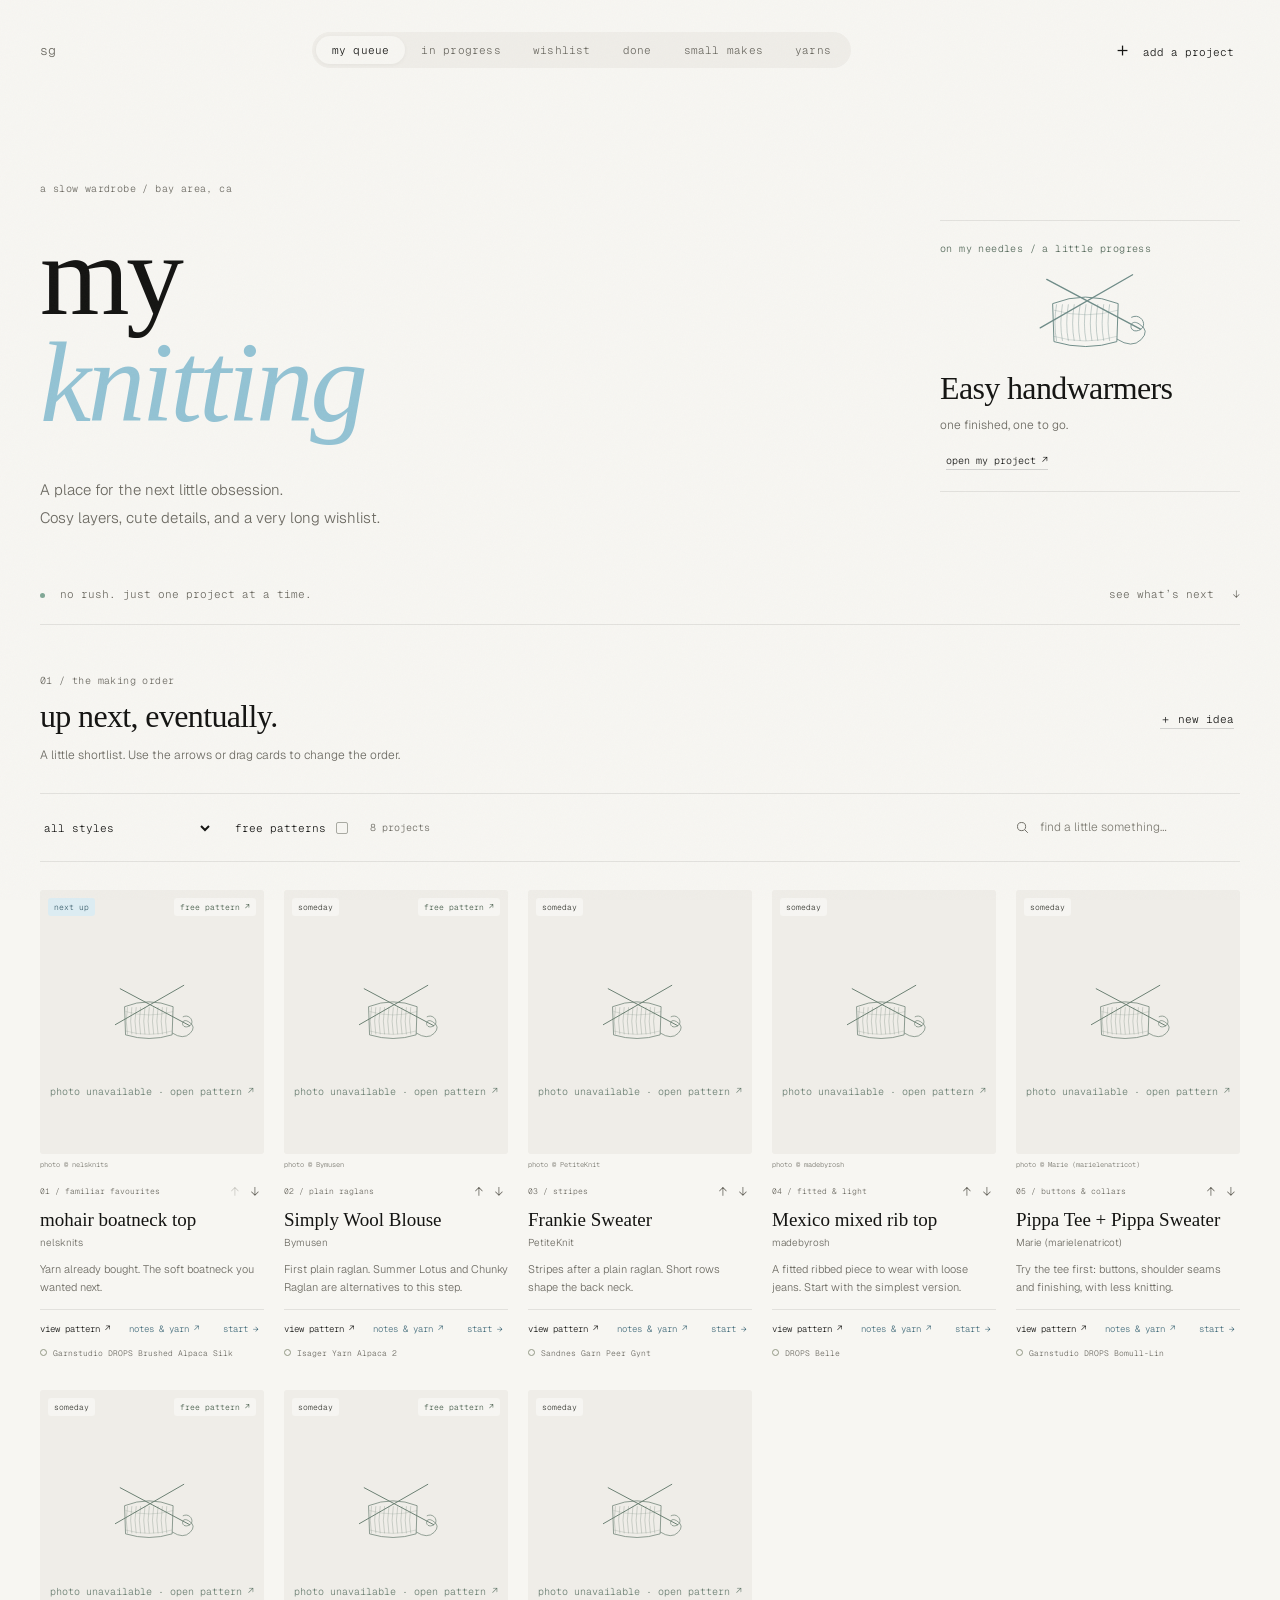
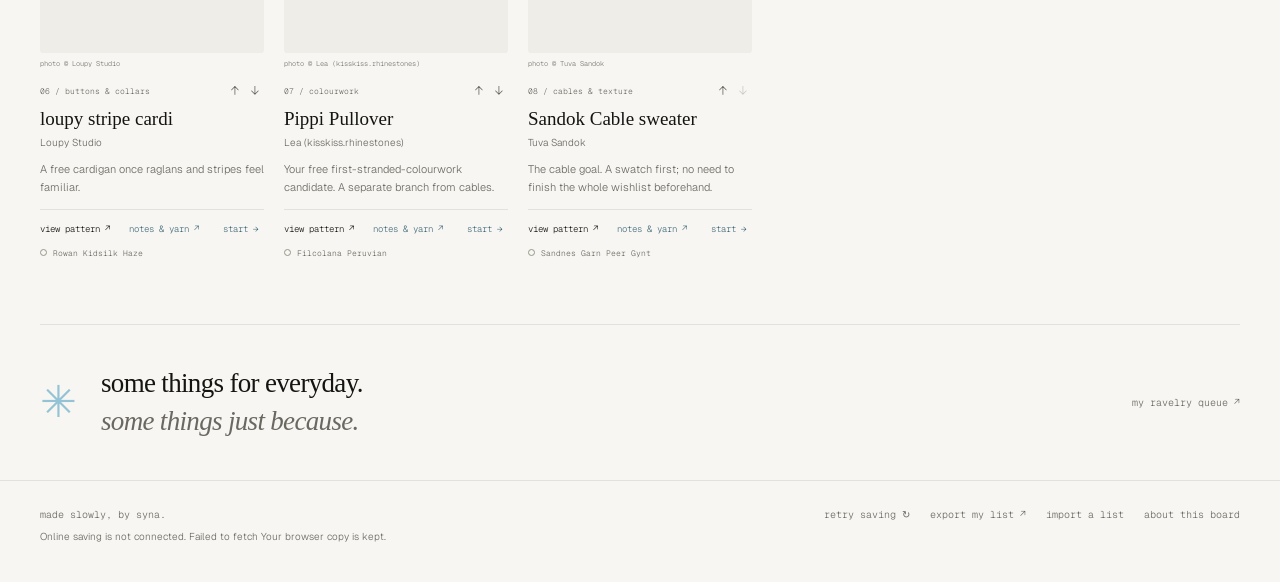
==== knitting.html @ 613f57a8 "knit" ====
<!doctype html>
<html lang="en">
<head>
  <meta charset="utf-8">
  <meta name="viewport" content="width=device-width, initial-scale=1">
  <meta name="theme-color" content="#F7F6F2">
  <meta name="description" content="Syna's knitting wishlist. Little projects, future favourites, and yarn daydreams.">
  <title>the knit list · syna</title>
  <link rel="preconnect" href="https://fonts.googleapis.com">
  <link rel="preconnect" href="https://fonts.gstatic.com" crossorigin>
  <link href="https://fonts.googleapis.com/css2?family=Zodiak:ital,wght@0,300;0,400;1,300;1,400&family=Geist+Mono:wght@300;400&family=Geist:wght@300;400&display=swap" rel="stylesheet">
  <style>
*,*::before,*::after{box-sizing:border-box}*{margin:0}html{scroll-behavior:smooth;scroll-padding-top:105px}body{--bg:#f7f6f2;--fg:#141412;--muted:#6a6860;--accent:#93c3d4;--blue-ink:#426b7a;--surface:#efede8;--line:rgba(20,20,18,.09);background:var(--bg);color:var(--fg);font-family:'Geist',sans-serif;font-weight:300;line-height:1.6}body::after{content:"";position:fixed;inset:0;pointer-events:none;z-index:1000;opacity:.12;background-image:url("data:image/svg+xml,%3Csvg xmlns='http://www.w3.org/2000/svg' width='180' height='180'%3E%3Cfilter id='n'%3E%3CfeTurbulence type='fractalNoise' baseFrequency='.8' numOctaves='3' stitchTiles='stitch'/%3E%3C/filter%3E%3Cpath fill='%23888' filter='url(%23n)' d='M0 0h180v180H0z' opacity='.16'/%3E%3C/svg%3E")}button,input,select,textarea{font:inherit;color:inherit}button,a,input,select,textarea{-webkit-tap-highlight-color:transparent}button{cursor:pointer}button{border:0;background:none}a{color:inherit;text-underline-offset:4px}a,button{touch-action:manipulation}button:focus-visible,a:focus-visible,input:focus-visible,select:focus-visible,textarea:focus-visible{outline:2px solid #426b7a;outline-offset:4px}button:disabled{opacity:.3;cursor:default}[hidden]{display:none!important}.sr-only{position:absolute;width:1px;height:1px;padding:0;margin:-1px;overflow:hidden;clip:rect(0,0,0,0);white-space:nowrap;border:0}.skip{position:fixed;z-index:2000;top:-80px;left:10px;background:var(--fg);color:white;padding:10px}.skip:focus{top:10px}.site-nav{position:sticky;top:0;z-index:20;display:flex;align-items:center;justify-content:space-between;gap:24px;padding:24px 40px;border-bottom:1px solid var(--line);background:rgba(247,246,242,.96);backdrop-filter:blur(16px)}.wordmark{font:300 13px 'Geist Mono',monospace;text-decoration:none;white-space:nowrap}.wordmark span{color:var(--muted);font-size:11px}.nav-tabs{display:flex;gap:2px;border-radius:100px;padding:4px;background:var(--surface)}.nav-tabs button{font:300 11px 'Geist Mono',monospace;padding:9px 15px;border-radius:100px;color:var(--muted);white-space:nowrap}.nav-tabs button[aria-pressed=true]{background:var(--bg);color:var(--fg);box-shadow:0 1px 4px #0000000b}.quiet-button{font:300 11px 'Geist Mono',monospace;white-space:nowrap}.quiet-button span{font-size:19px;margin-right:4px}.quiet-button:hover,.text-button:hover,.footer-actions button:hover{color:var(--blue-ink)}main{max-width:1600px;margin:auto}.hero{padding:68px 7% 0;display:grid;grid-template-columns:1.5fr 1fr;column-gap:60px;align-items:center}.eyebrow{font:300 10px/1.5 'Geist Mono',monospace;letter-spacing:.04em;color:var(--muted)}h1,h2,h3,.serif{font-family:'Zodiak',serif;font-weight:300}h1{font-size:clamp(70px,7.8vw,118px);line-height:1.04;letter-spacing:-.055em;margin:23px 0 22px}h1 em{color:var(--accent);font-weight:300}.hero-description{font-size:14px;line-height:1.9;color:var(--muted)}.on-needles{justify-self:end;width:100%;max-width:315px;background:#edf1ee;padding:26px 28px 25px;position:relative;border:1px solid #ced9d7;transform:rotate(2deg);border-radius:2px}.on-needles::before{content:"";position:absolute;width:78px;height:21px;background:#e4ddd1aa;top:-11px;left:calc(50% - 39px);transform:rotate(-6deg)}.on-needles .eyebrow{color:#526758}.on-needles h2{font-size:25px;line-height:1.3;margin:4px 0 6px}.on-needles p:not(.eyebrow){font-size:12px;color:var(--muted)}.on-needles .text-button{font-size:10px;margin-top:18px}.needle-drawing{display:block;width:100%;height:110px;margin:7px 0 10px;color:#6f8c88}.hero-bottom{grid-column:1/-1;display:flex;justify-content:space-between;align-items:center;padding:47px 0 23px;margin-top:15px;border-bottom:1px solid var(--line);font:300 10px 'Geist Mono',monospace;color:var(--muted)}.hero-bottom a{text-decoration:none}.hero-bottom a span{margin-left:12px}.dot{display:inline-block;width:5px;height:5px;border-radius:50%;background:#80a795;margin-right:8px}.board-section{padding:45px 7% 70px;min-height:650px}.section-heading{display:flex;align-items:center;justify-content:space-between;gap:20px}.section-heading h2{font-size:38px;letter-spacing:-.035em;line-height:1.3;margin:8px 0}.section-description{font-size:12px;color:var(--muted);max-width:660px}.text-button{font:300 11px 'Geist Mono',monospace;text-decoration:underline;text-decoration-color:#aaa7; text-underline-offset:5px;white-space:nowrap}.tools{display:flex;justify-content:space-between;align-items:center;gap:20px;border-top:1px solid var(--line);border-bottom:1px solid var(--line);padding:17px 0;margin:28px 0}.filters{display:flex;align-items:center;gap:22px;flex-wrap:wrap}.select-wrap select{max-width:180px;border:0;background:transparent;font:300 11px 'Geist Mono',monospace;padding:7px 20px 7px 0;cursor:pointer}.filter-toggle{display:flex;align-items:center;gap:10px;font:300 11px 'Geist Mono',monospace;padding:7px 0}.check-box{display:block;width:12px;height:12px;border:1px solid #a9aaa2;border-radius:2px}.filter-toggle[aria-pressed=true] .check-box{background:var(--blue-ink);border-color:var(--blue-ink);box-shadow:inset 0 0 0 2px var(--bg)}.result-count{font:300 10px 'Geist Mono',monospace;color:var(--muted)}.search-wrap{display:flex;align-items:center;gap:10px}.search-wrap svg{width:15px;height:15px;stroke:var(--muted);stroke-width:1.5;flex-shrink:0}.search-wrap input{width:200px;border:0;border-radius:0;background:none;padding:7px 0;font-size:12px}.search-wrap input::placeholder{color:#7e7c73}.project-grid{display:grid;grid-template-columns:repeat(3,minmax(0,1fr));gap:42px 30px}.project-card{min-width:0;position:relative;transition:opacity .2s,transform .2s}.project-card.dragging{opacity:.4}.project-card.drop-target{outline:2px dashed var(--accent);outline-offset:8px}.image-button{display:block;position:relative;width:100%;padding:0;border-radius:7px;overflow:hidden;background:var(--surface);aspect-ratio:4/4.7;text-align:left}.image-button img{display:block;width:100%;height:100%;object-fit:cover;transition:transform .45s}.image-button:hover img{transform:scale(1.035)}.card-topline{position:absolute;top:13px;left:13px;right:13px;display:flex;align-items:flex-start;justify-content:space-between;gap:8px;pointer-events:none}.pill{font:300 9px 'Geist Mono',monospace;padding:6px 9px;border-radius:3px;background:#f7f6f2eb;color:#34362f;backdrop-filter:blur(8px)}.pill.making{background:#dce9e2;color:#344c40}.pill.next{background:#dcecf2;color:#385c6a}.pill.finished{background:#dddcd7}.pill.free{background:#f7f6f2eb;color:#405846}.photo-placeholder{height:100%;width:100%;display:flex;flex-direction:column;align-items:center;justify-content:center;background-color:#e7e9e2;background-image:linear-gradient(#72847713 1px,transparent 1px),linear-gradient(90deg,#72847713 1px,transparent 1px);background-size:32px 32px;color:#687d70;gap:17px}.photo-placeholder svg{width:52%;height:150px}.photo-placeholder span{font:300 10px 'Geist Mono',monospace}.photo-credit{display:block;font:300 8px 'Geist Mono',monospace;color:#76756c;white-space:nowrap;overflow:hidden;text-overflow:ellipsis;margin:7px 0 11px;min-height:12px}.card-meta{display:flex;justify-content:space-between;align-items:center;gap:8px;margin-bottom:6px;font:300 9px 'Geist Mono',monospace;color:var(--muted)}.reorder{display:flex;gap:2px}.reorder button{padding:2px 6px;font-size:13px;border:1px solid transparent;border-radius:3px}.reorder button:hover{border-color:var(--line);color:var(--blue-ink)}.card-title{font-size:25px;line-height:1.25;letter-spacing:-.025em}.card-title button{font-family:inherit;font-weight:inherit;text-align:left;padding:0}.card-title button:hover{color:var(--blue-ink)}.designer{font-size:11px;color:var(--muted);margin-top:4px}.card-note{font-size:12px;line-height:1.7;color:var(--muted);margin:12px 0 14px;display:-webkit-box;-webkit-line-clamp:2;-webkit-box-orient:vertical;overflow:hidden;min-height:41px}.card-actions{display:flex;justify-content:space-between;align-items:center;padding:12px 0 0;border-top:1px solid var(--line);gap:8px}.card-actions a,.card-actions button{font:300 10px 'Geist Mono',monospace;text-decoration:none}.card-actions a:hover{text-decoration:underline}.card-actions button{color:var(--blue-ink)}.yarn-preview{margin-top:11px;font:300 9px/1.6 'Geist Mono',monospace;color:var(--muted);overflow:hidden;text-overflow:ellipsis;white-space:nowrap}.yarn-preview a{text-decoration-color:#b5b3a9}.yarn-preview .yarn-dot{display:inline-block;height:7px;width:7px;border:1px solid #929885;border-radius:50%;margin-right:6px}.empty-state{text-align:center;padding:60px 20px}.empty-state>span{font-size:70px;color:var(--accent)}.empty-state h3{font-size:35px}.empty-state p{font-size:13px;color:var(--muted);margin:15px 0 25px}.primary-button{font:300 11px 'Geist Mono',monospace;border:1px solid var(--fg);padding:13px 18px;background:var(--fg);color:var(--bg);border-radius:4px}.primary-button:hover{background:#354c56;border-color:#354c56}.closing-note{border-top:1px solid var(--line);margin:0 7%;padding:40px 0;display:flex;align-items:center;gap:24px}.closing-note>span{font-size:44px;color:var(--accent)}.closing-note p{font-family:'Zodiak',serif;font-size:27px;line-height:1.4;letter-spacing:-.025em}.closing-note p em{color:var(--muted)}.closing-note a{margin-left:auto;font:300 10px 'Geist Mono',monospace;text-decoration:none;color:var(--muted)}footer{max-width:1600px;margin:auto;padding:27px 7% 36px;border-top:1px solid var(--line);display:flex;justify-content:space-between;gap:25px;font:300 10px 'Geist Mono',monospace;color:var(--muted)}footer p{font:300 10px/1.8 Geist,Arial,sans-serif;margin-top:7px}.footer-actions{display:flex;gap:20px;flex-wrap:wrap;align-items:flex-start}.footer-actions button{font:inherit;padding:0}dialog{--bg:#f7f6f2;--fg:#141412;--muted:#6a6860;--line:rgba(20,20,18,.09);position:fixed;margin:auto;border:1px solid var(--line);border-radius:9px;background:var(--bg);color:var(--fg);padding:0;width:min(940px,94vw);max-height:90vh;overflow-y:auto;box-shadow:0 24px 100px #0003}dialog::backdrop{background:#262a2859;backdrop-filter:blur(5px)}.dialog-close{position:absolute;right:14px;top:12px;z-index:2;width:34px;height:34px;border-radius:50%;background:#f7f6f2ed;font-size:25px;line-height:1}.detail-layout{display:grid;grid-template-columns:1fr 1.15fr}.detail-photo{position:sticky;top:0;align-self:start;min-width:0}.detail-photo img{display:block;width:100%;height:500px;object-fit:contain;background:#eae8e1}.detail-photo .photo-placeholder{height:500px}.detail-photo .photo-credit{padding:0 14px}.detail-content{padding:43px 32px 30px}.detail-content h2{font-size:33px;line-height:1.2;letter-spacing:-.03em;margin:10px 0}.detail-content>.designer{margin:10px 0 20px}.detail-links{display:flex;gap:17px;align-items:center;flex-wrap:wrap;margin:22px 0}.detail-links .text-button{color:var(--blue-ink)}.detail-content p{font-size:13px;line-height:1.8}.detail-section{margin-top:25px;border-top:1px solid var(--line);padding-top:19px}.detail-section h3{font:300 10px 'Geist Mono',monospace;letter-spacing:.03em;margin-bottom:11px}.detail-section .fine-print{font-size:11px;color:var(--muted);margin-top:12px}.detail-section .personal-notes{white-space:pre-wrap}.details-grid{display:grid;grid-template-columns:1fr 1fr;gap:12px}.details-grid>div:last-child{grid-column:1/-1}.details-grid dt{font:300 9px 'Geist Mono',monospace;color:var(--muted);margin-bottom:4px}.details-grid dd{font-size:12px;line-height:1.7}.yarn-list{list-style:none;padding:0}.yarn-list li{margin:0 0 11px}.yarn-list a{font-size:12px;text-decoration-color:#9996}.yarn-list small{display:block;font:300 9px/1.7 'Geist Mono',monospace;color:var(--muted);margin-top:3px}.yarn-form{display:grid;grid-template-columns:1fr;gap:8px;margin-top:16px}.yarn-form input{min-width:0;border:1px solid var(--line);border-radius:3px;padding:8px 10px;background:#fff6;font-size:12px}.yarn-form button{justify-self:start;margin:5px 0}.remove-yarn{font-size:15px;color:var(--muted);margin-left:8px}.tag-list{display:flex;gap:6px;flex-wrap:wrap;margin-top:12px}.tag-list span{font:300 9px 'Geist Mono',monospace;border:1px solid var(--line);padding:4px 7px;border-radius:2px;color:var(--muted)}#edit-dialog{max-width:660px;padding:37px}#edit-dialog h2,#about-dialog h2{font-size:39px;letter-spacing:-.04em;margin:8px 0 25px}.form-grid{display:grid;grid-template-columns:1fr 1fr;gap:16px}label.wide{grid-column:1/-1}.form-grid label{display:flex;flex-direction:column;gap:6px;font:300 10px/1.5 'Geist Mono',monospace;color:var(--muted)}.form-grid input,.form-grid select,.form-grid textarea{width:100%;min-width:0;border:1px solid var(--line);border-radius:3px;background:#fffa;padding:10px;font:300 13px/1.5 Geist,Arial,sans-serif;color:var(--fg)}.form-grid textarea{resize:vertical}.form-grid .inline-check{flex-direction:row;align-items:center;gap:9px}.inline-check input{width:15px;height:15px;accent-color:#426b7a}.upload-label input{font-size:11px}.upload-label small{font:300 11px/1.5 Geist,Arial,sans-serif}.form-actions{display:flex;justify-content:space-between;align-items:center;margin-top:25px;gap:15px}.danger-button{font-size:11px;color:#97584c;text-decoration:underline;text-underline-offset:4px}.form-error{font-size:12px;margin-top:10px;color:#974e42}#about-dialog{max-width:620px;padding:40px}#about-dialog p:not(.eyebrow){font-size:13px;line-height:1.9;margin-bottom:17px;color:var(--muted)}.toast{position:fixed;bottom:23px;left:50%;transform:translate(-50%,15px);z-index:1500;background:var(--fg);color:var(--bg);font:300 11px/1.6 'Geist Mono',monospace;border-radius:5px;padding:12px 20px;opacity:0;pointer-events:none;transition:.25s;max-width:90vw;text-align:center}.toast.visible{opacity:1;transform:translate(-50%,0)}.yarn-grid{display:grid;grid-template-columns:repeat(3,minmax(0,1fr));gap:22px}.yarn-card{padding:24px;border:1px solid var(--line);border-radius:5px;background:#fff3}.yarn-card h3{font-size:22px;line-height:1.4;margin:12px 0}.yarn-card>.eyebrow{color:var(--blue-ink)}.yarn-projects{list-style:none;padding:14px 0 0;border-top:1px solid var(--line);margin-top:18px}.yarn-projects li{margin-top:5px}.yarn-projects button{text-align:left;padding:0;font-size:11px;color:var(--muted);text-decoration:underline;text-decoration-color:#aaa7;text-underline-offset:3px}
@media(min-width:1600px){.hero{padding-top:85px}.board-section{padding-top:55px}}@media(max-width:1050px){.site-nav{padding:20px 24px;gap:16px}.wordmark span{display:none}.hero{padding:55px 5% 0;gap:35px}h1{font-size:86px}.board-section{padding-left:5%;padding-right:5%}.project-grid{gap:35px 23px}.card-title{font-size:22px}.closing-note{margin:0 5%}.on-needles{max-width:275px}.filters{gap:14px}.search-wrap input{width:170px}}@media(max-width:760px){.site-nav{flex-wrap:wrap;justify-content:space-between;padding:15px 18px;gap:13px}.wordmark span{display:inline}.nav-tabs{order:3;width:100%;justify-content:center}.nav-tabs button{flex:1;padding:9px 8px;font-size:10px}.hero{padding:36px 6% 0;grid-template-columns:1fr;gap:0}h1{font-size:clamp(65px,13vw,92px);margin:19px 0}.hero-description{font-size:13px}.on-needles{display:none}.hero-bottom{font-size:9px;margin-top:17px;padding:25px 0 20px;gap:20px}.board-section{padding:30px 6% 45px}.section-heading{align-items:flex-end}.section-heading h2{font-size:30px}.section-description{font-size:11px}.tools{flex-wrap:wrap;gap:10px;margin:23px 0;padding:10px 0 14px}.filters{width:100%;justify-content:space-between;gap:8px}.select-wrap select{font-size:10px;max-width:145px}.filter-toggle{font-size:10px;gap:6px}.result-count{font-size:9px}.search-wrap{width:100%;padding-top:5px}.search-wrap input{width:100%}.project-grid{grid-template-columns:repeat(2,minmax(0,1fr));gap:28px 16px}.card-title{font-size:20px}.card-meta{font-size:8px}.card-note{font-size:11px;line-height:1.65;min-height:37px;margin:9px 0 12px}.designer{font-size:10px}.card-topline{top:8px;left:8px;right:8px}.pill{font-size:8px;padding:4px 6px}.photo-credit{font-size:7px;margin-top:6px;margin-bottom:9px}.card-actions{gap:4px;flex-wrap:wrap}.card-actions a,.card-actions button{font-size:9px}.yarn-preview{font-size:8px}.reorder button{padding:1px 4px}.closing-note{margin:0 6%;padding:28px 0;gap:14px;flex-wrap:wrap}.closing-note p{font-size:22px}.closing-note>span{font-size:32px}.closing-note a{margin-left:46px;font-size:9px}footer{padding:23px 6% 30px;flex-direction:column;gap:19px}.footer-actions{gap:20px}dialog{max-height:92dvh}.detail-layout{grid-template-columns:1fr}.detail-photo{position:relative}.detail-photo img{height:310px}.detail-photo .photo-placeholder{height:250px}.detail-content{padding:22px}.detail-content h2{font-size:30px}.detail-links{gap:14px}.yarn-grid{grid-template-columns:1fr 1fr;gap:13px}.yarn-card{padding:16px}.yarn-card h3{font-size:19px}#edit-dialog{padding:30px 22px}#about-dialog{padding:34px 23px}.form-grid{gap:13px}.form-grid label{font-size:9px}.photo-placeholder svg{height:90px}.photo-placeholder span{font-size:8px}}
@media(max-width:370px){.project-grid{grid-template-columns:1fr}.nav-tabs button{font-size:9px;padding:8px 5px}.form-grid{grid-template-columns:1fr}.form-grid label{grid-column:1/-1}.yarn-grid{grid-template-columns:1fr}}
@media(prefers-reduced-motion:reduce){html{scroll-behavior:auto}*,*::before,*::after{animation:none!important;transition:none!important}}
.project-notes-form{display:grid;gap:12px}.project-notes-form textarea{width:100%;resize:vertical;min-height:115px;border:1px solid var(--line);border-radius:3px;background:#fff7;padding:12px;font:300 13px/1.8 'Geist',sans-serif}.project-notes-form button{justify-self:start}.finish-button{color:#496f59!important}.card-actions{flex-wrap:wrap;row-gap:10px}
@media(max-width:760px){.nav-tabs button{font-size:9px;padding-left:6px;padding-right:6px}}
.tracking-summary{padding:11px 0;border-top:1px solid var(--line);font:300 10px/1.7 'Geist Mono',monospace;color:var(--muted)}.tracking-summary p{color:var(--fg);font-size:11px;margin-bottom:5px}.tracking-summary>span{margin-right:13px}.step-meter{height:3px;background:var(--surface);margin-top:8px;overflow:hidden;border-radius:2px}.step-meter>span{display:block;height:100%;background:#93c3d4}.tracker-form{display:grid;gap:13px}.tracker-form label{display:grid;gap:6px;font:300 10px/1.6 'Geist Mono',monospace;color:var(--muted);min-width:0}.tracker-form input,.tracker-form select,.progress-step-form input{width:100%;min-width:0;padding:9px;border:1px solid var(--line);border-radius:3px;background:#fff7;color:var(--fg);font:300 13px/1.6 'Geist',sans-serif}.tracker-counter{display:grid;grid-template-columns:1.5fr 1fr 1fr;gap:10px;align-items:start}.counter-controls{display:grid;grid-template-columns:28px minmax(0,1fr) 28px;align-items:center}.counter-controls button{font-size:18px;padding:6px 0;border:1px solid var(--line);border-radius:3px}.counter-controls input{text-align:center;border-left:0;border-right:0;border-radius:0;appearance:textfield;padding-left:0;padding-right:0}.counter-controls input::-webkit-inner-spin-button,.counter-controls input::-webkit-outer-spin-button{-webkit-appearance:none;margin:0}.tracker-form>[type=submit]{justify-self:start}.tracker-updated{margin:0!important}.steps-heading{display:flex;align-items:center;justify-content:space-between;gap:12px;margin:23px 0 8px}.steps-heading h3{margin:0}.steps-count{font:300 10px 'Geist Mono',monospace;color:var(--muted)}.progress-steps{list-style:none;padding:0}.progress-steps li{display:flex;align-items:center;justify-content:space-between;gap:10px;border-bottom:1px solid var(--line);padding:9px 0}.progress-steps label{display:flex;gap:10px;align-items:center;font-size:12px;min-width:0}.progress-steps input{accent-color:#426b7a;flex-shrink:0}.progress-steps input:checked+span{text-decoration:line-through;color:var(--muted)}.progress-steps button{font-size:18px;color:var(--muted);padding:0 5px}.progress-step-form{display:flex;gap:10px;align-items:center;margin-top:14px}.progress-step-form input{flex:1}.photo-add{padding:0;text-align:left;text-decoration:underline;text-underline-offset:3px}.photo-add:hover{color:var(--blue-ink)}
@media(max-width:760px){.nav-tabs{display:grid;grid-template-columns:repeat(3,minmax(0,1fr))}.nav-tabs button{font-size:10px}.tracker-counter{grid-template-columns:1.4fr 1fr 1fr;gap:7px}.tracker-form input,.tracker-form select{font-size:12px}.progress-step-form{flex-wrap:wrap}.progress-step-form input{flex-basis:100%}}
.needle-drawing svg{display:block;width:100%;height:100%}
@media(max-width:760px){.detail-layout:has(.progress-section) .detail-photo img,.detail-layout:has(.progress-section) .detail-photo .photo-placeholder{height:180px}}

/* Portfolio integration: same type stacks, rhythm and edges as index.html. */
body{min-height:100vh;font-family:'Geist',sans-serif;font-weight:300}
body::after{opacity:.35;z-index:999;background-image:url("data:image/svg+xml,%3Csvg xmlns='http://www.w3.org/2000/svg' width='300' height='300'%3E%3Cfilter id='n'%3E%3CfeTurbulence type='fractalNoise' baseFrequency='0.75' numOctaves='4' stitchTiles='stitch'/%3E%3C/filter%3E%3Crect width='300' height='300' filter='url(%23n)' opacity='0.08'/%3E%3C/svg%3E")}
.site-nav{padding:2rem 2.5rem;background:var(--bg);border-bottom-color:transparent;backdrop-filter:none;transition:border-color .3s}
.site-nav.scrolled{border-bottom-color:var(--line)}
.wordmark{font-family:'Geist Mono',monospace;font-size:13px;font-weight:300;color:var(--muted);letter-spacing:-.01em}
.nav-tabs{gap:0}.nav-tabs button{font-weight:300;letter-spacing:.02em;padding:7px 16px}
main{max-width:none}
.hero{padding:5rem 2.5rem 0;column-gap:3rem}
h1{font-family:'Zodiak',serif;font-size:clamp(3.8rem,9vw,8.5rem);font-weight:300;line-height:.93;letter-spacing:-.03em;margin:0 0 2.5rem}
.hero>.home-top>.eyebrow{margin-bottom:1.6rem}
.hero-description{font-size:15px;line-height:1.85;max-width:400px}
.on-needles{transform:none;background:none;border:0;border-top:1px solid var(--line);border-bottom:1px solid var(--line);border-radius:0;padding:20px 0;max-width:300px}
.on-needles::before{display:none}
.on-needles h2{font-family:'Zodiak',serif;font-size:2rem;letter-spacing:-.02em}
.needle-drawing{height:95px}
.hero-bottom{padding-top:3.5rem;margin-top:0;font-size:11px}
.board-section{padding:3rem 2.5rem 4rem}
.section-heading h2{font-family:'Zodiak',serif;font-size:2rem;letter-spacing:-.02em}
.card-title{font-family:'Zodiak',serif;font-size:1.5rem;font-weight:300}
.card-note{font-size:13px}.designer{font-size:12px}
.image-button{border-radius:3px}.photo-placeholder{background:var(--surface)}
.closing-note{margin:0 2.5rem}.closing-note p{font-family:'Zodiak',serif}
footer{max-width:none;padding:27px 2.5rem 36px}
.back-link{display:inline-block;font:300 10px 'Geist Mono',monospace;text-decoration:none;color:var(--muted);margin-bottom:1.7rem}
.back-link:hover{color:var(--fg)}
@media(max-width:1050px){.hero{padding:4rem 2.5rem 0}.board-section{padding-left:2.5rem;padding-right:2.5rem}h1{font-size:clamp(3.8rem,9vw,8.5rem)}}
@media(max-width:760px){.site-nav{padding:1.2rem 1.5rem;gap:1rem}.hero{padding:2.5rem 1.5rem 0}.nav-tabs{border-radius:8px}.nav-tabs button{padding:7px 8px}.hero-description{font-size:15px}.hero-bottom{padding-top:2rem;font-size:9px}.board-section{padding:2.5rem 1.5rem}.section-heading h2{font-size:1.85rem}.closing-note{margin:0 1.5rem}footer{padding:23px 1.5rem 30px}.card-note{font-size:12px}.designer{font-size:11px}}

  
/* Compact project cards, with proportional photos filling each card. */
.project-grid{grid-template-columns:repeat(auto-fill,minmax(185px,1fr));gap:30px 20px}
.image-button{width:100%;aspect-ratio:4/4.7;margin-inline:0}
.image-button img{object-fit:contain}
.image-button .photo-placeholder{gap:8px}
.image-button .photo-placeholder svg{height:50%;flex-shrink:1}
.card-title{font-size:19px;line-height:1.25}
.designer{font-size:10px}
.card-note{font-size:11px;line-height:1.65;min-height:37px;margin:9px 0 12px}
.card-meta{font-size:8px;gap:4px}
.card-actions{gap:8px;row-gap:8px;flex-wrap:wrap}
.card-actions a,.card-actions button{font-size:9px}
.yarn-preview{font-size:8px}
.photo-credit{font-size:7px;margin:6px 0 9px}
.card-topline{top:8px;left:8px;right:8px;gap:5px}
.pill{font-size:8px;padding:4px 6px}
.reorder button{padding:1px 4px}
.detail-photo img,.detail-photo .photo-placeholder{height:250px}
@media(max-width:760px){
  .detail-photo img{height:155px}
  .detail-photo .photo-placeholder{height:125px}
  .detail-layout:has(.progress-section) .detail-photo img,
  .detail-layout:has(.progress-section) .detail-photo .photo-placeholder{height:90px}
}
@media(max-width:600px){
  .project-grid{grid-template-columns:repeat(2,minmax(0,1fr));gap:28px 16px}
  .card-title{font-size:18px}
  .card-topline{align-items:flex-start;flex-direction:column;gap:4px}
  .pill{font-size:7px;padding:3px 5px}
}
@media(max-width:370px){.project-grid{grid-template-columns:1fr}}

/* Automatic save status follows the portfolio typography. */
#sync-choice{padding:36px;max-width:520px;width:calc(100% - 32px)}
#sync-choice h2{font-size:30px;line-height:1.2;margin:12px 0 20px}
.sync-choices{display:grid;gap:18px;margin:24px 0}#storage-note{max-width:550px}
@media(max-width:760px){#sync-choice{padding:30px 22px}}
</style>
</head>
<body>
  <a class="skip" href="#board">skip to projects</a>
  <header class="site-nav" id="nav">
    <a class="wordmark nav-logo" href="index.html" aria-label="Syna Gogte home">sg</a>
    <nav class="nav-tabs" aria-label="Collections">
      <button data-view="queue" aria-pressed="true">my queue</button>
      <button data-view="progress" aria-pressed="false">in progress</button>
      <button data-view="wishlist" aria-pressed="false">wishlist</button>
      <button data-view="done" aria-pressed="false">done</button>
      <button data-view="small" aria-pressed="false">small makes</button>
      <button data-view="yarns" aria-pressed="false">yarns</button>
    </nav>
    <button id="add-project" class="quiet-button"><span aria-hidden="true">＋</span> add a project</button>
  </header>

  <main>
    <section class="hero" aria-labelledby="page-title">
      <div class="home-top">
        <p class="eyebrow">a slow wardrobe / bay area, ca</p>
        <h1 id="page-title" class="home-name">my<br><em>knitting</em></h1>
        <p class="hero-description home-desc">A place for the next little obsession.<br>Cosy layers, cute details, and a very long wishlist.</p>
      </div>
      <aside class="on-needles" id="on-needles" aria-label="Current project"></aside>
      <div class="hero-bottom"><p><span class="dot"></span> no rush. just one project at a time.</p><a href="#board">see what’s next <span aria-hidden="true">↓</span></a></div>
    </section>

    <section id="board" class="board-section" aria-labelledby="collection-title">
      <div class="section-heading"><div><p id="collection-kicker" class="eyebrow">01 / the making order</p><h2 id="collection-title">up next, eventually.</h2><p id="collection-description" class="section-description"></p></div><button id="new-project" class="text-button">＋ new idea</button></div>
      <div class="tools">
        <div class="filters"><label class="select-wrap"><span class="sr-only">Filter by style</span><select id="style-filter"><option value="">all styles</option></select></label><button id="free-filter" class="filter-toggle" aria-pressed="false">free patterns <span class="check-box" aria-hidden="true"></span></button><span id="result-count" class="result-count" aria-live="polite"></span></div>
        <label class="search-wrap"><svg viewBox="0 0 24 24" fill="none" aria-hidden="true"><circle cx="10.5" cy="10.5" r="6.5"/><path d="m15.5 15.5 5 5"/></svg><span class="sr-only">Search projects, designers, yarns and notes</span><input id="search" type="search" placeholder="find a little something…" autocomplete="off"></label>
      </div>
      <div id="project-grid" class="project-grid"></div>
      <div id="yarn-grid" class="yarn-grid" hidden></div>
      <div id="empty-state" class="empty-state" hidden><span aria-hidden="true">∿</span><h3>nothing here, yet.</h3><p>Try another filter, or make room for a new idea.</p><button id="clear-filters" class="primary-button">clear filters</button></div>
    </section>
    <section class="closing-note"><span aria-hidden="true">✳</span><p>some things for everyday.<br><em>some things just because.</em></p><a href="https://www.ravelry.com/people/sgogte/queue" target="_blank" rel="noopener">my ravelry queue ↗</a></section>
  </main>
  <footer><div><span>made slowly, by syna.</span><p id="storage-note" role="status">Connecting to your saved board…</p></div><div class="footer-actions"><button id="retry-sync">retry saving ↻</button><button id="export">export my list ↗</button><button id="import">import a list</button><input id="import-file" type="file" accept="application/json,.json" hidden><button id="about">about this board</button></div></footer>
  <dialog id="project-dialog" aria-labelledby="dialog-title"><button class="dialog-close" data-close aria-label="Close project">×</button><div id="project-detail"></div></dialog>
  <dialog id="edit-dialog" aria-labelledby="edit-title"><button class="dialog-close" data-close aria-label="Close editor">×</button><form id="project-form"><p class="eyebrow">a little room for an idea</p><h2 id="edit-title">make it yours.</h2><input name="id" type="hidden">
    <div class="form-grid"><label class="wide">Project name<input name="name" required maxlength="150"></label><label>Designer<input name="designer" maxlength="120"></label><label>Pattern access<select name="availability"><option>Free</option><option>Paid</option><option>Check listing</option><option>Discontinued</option></select></label><label class="wide">Pattern link<input name="url" type="url" placeholder="https://…"></label><label>Status<select name="status"><option value="someday">someday</option><option value="next">next up</option><option value="making">on my needles</option><option value="finished">finished</option></select></label><label>Style<select name="category" id="edit-category"></select></label><label>Craft<select name="craft"><option>Knitting</option><option>Crochet</option></select></label><label>Tags, separated by commas<input name="tags" placeholder="button details, spring & summer"></label><label class="wide">Photo URL<input name="image" type="url" placeholder="https://…"></label><label class="wide upload-label">Or use your own photo<input name="photoFile" type="file" accept="image/png,image/jpeg,image/webp"><small id="photo-upload-note">Your photo saves online with your board.</small></label><label>Photo type<select name="photoType"><option value="pattern">pattern reference</option><option value="mine">my own photo</option></select></label><label>Photo credit<input name="photoCredit" placeholder="Designer or photographer"></label><label>Yarn I have / chose<input name="ownedYarn" placeholder="yarn, colour, amount…"></label><label class="wide">Project / technique notes<textarea name="notes" rows="3"></textarea></label><label class="wide">My notes<textarea name="personalNotes" rows="3" placeholder="colours, outfit ideas, yarn plans, changes…"></textarea></label><label class="inline-check"><input name="queued" type="checkbox"> keep in my queue</label><label class="inline-check"><input name="small" type="checkbox"> little project</label></div>
    <div class="form-actions"><button type="button" id="delete-project" class="danger-button">remove from board</button><button type="submit" class="primary-button">save project ↗</button></div><p id="form-error" class="form-error" role="alert"></p>
  </form></dialog>

  <dialog id="sync-choice" aria-labelledby="sync-choice-title"><p class="eyebrow">your saved projects</p><h2 id="sync-choice-title">choose where to pick up.</h2><p id="sync-choice-note"></p><div class="sync-choices"><button id="keep-browser" class="primary-button">use this browser’s version ↗</button><button id="use-cloud" class="text-button">use the online version ↗</button></div><p class="fine-print">Your browser copy stays here until you choose. Export is also available as a backup.</p></dialog>
  <dialog id="about-dialog" aria-labelledby="about-title"><button class="dialog-close" data-close aria-label="Close about">×</button><p class="eyebrow">a note on the list</p><h2 id="about-title">a wardrobe in progress.</h2><p>This board starts with your 81 Ravelry queue entries, Mexico and Miami, four small-project ideas, the handwarmers you’re making, and your first finished sweater.</p><p>The making order is a starting point. Move things around, add a new idea, or leave something for someday. Small doesn’t always mean quick; the project notes explain when a technique or fine gauge adds time.</p><p>Photos belong to their credited creators and load from the linked listings. They are pattern references, not photos of your finished work. You can replace them with your own photos.</p><p>Yarn links are either listed in the pattern or explicitly marked as candidates. Check the full pattern for strand combinations, washed gauge, fabric and the amount for your size before buying.</p><p>Changes, notes, progress and photos save online and load automatically on any browser or device. No sign-in is needed. Anyone with this page link can view or change the shared board. A browser copy helps recover unsynced changes. Export is an optional backup.</p><a class="text-button" href="index.html">back to my website ↗</a></dialog>
  <div id="toast" class="toast" role="status" aria-live="polite"></div>
<!-- Project data and behaviour are kept in this page, like the rest of the site. -->
<script>
window.KNIT_SEED = {"version":1,"projects":[{"name":"mohair boatneck top","url":"https://www.ravelry.com/patterns/library/mohair-boatneck-top","availability":"Free","image":"https://images4-a.ravelrycache.com/uploads/elizabethhoang/993768178/Screenshot_2024-05-10_175922_medium2.png","designer":"nelsknits","fields":{"Published in":"Nelsknits on Youtube","Craft":"Knitting","Category":"Tops → Sleeveless Top","Published":"November 2022","Suggested yarn":"Garnstudio DROPS Brushed Alpaca Silk","Yarn weight":"Aran (8 wpi) ?","Needle size":"US 7 - 4.5 mm","Languages":"English"},"yarns":[{"name":"Garnstudio DROPS Brushed Alpaca Silk","url":"https://www.ravelry.com/yarns/library/garnstudio-drops-brushed-alpaca-silk","kind":"Listed in pattern"}],"photoCredit":"nelsknits","id":"p1","queueNumber":1,"category":"familiar favourites","small":false,"queued":true,"status":"next","notes":"Yarn already bought. The soft boatneck you wanted next.","personalNotes":"","ownedYarn":"","customYarns":[],"tags":["familiar favourites","soft & airy"],"craft":"Knitting"},{"name":"no fuss knit","url":"https://www.ravelry.com/patterns/library/no-fuss-knit","availability":"Discontinued","image":"https://images4-a.ravelrycache.com/uploads/kkissrhinestones/1170540886/IMG_0084_medium2.jpeg","designer":"Lea (kisskiss.rhinestones)","fields":{"Published in":"Lea (kisskiss.rhinestones)'s Ravelry Store","Craft":"Knitting","Category":"Sweater → Pullover","Published":"January 2024","Suggested yarn":" · Laines du Nord Ecotone · Lana Grossa Gomitolo Versione · Lana Grossa Gomitolo Tosca · Lana Grossa Gomitolo Gala · Lana Grossa Gomitolo Modo","Yarn weight":"Worsted (9 wpi) ?","Gauge":"14 stitches and 21 rows = 4 inches in stockinette","Needle size":"US 10 - 6.0 mm","Yardage":"951 - 1455 yards (870 - 1330 m)","Sizes available":"8","Languages":"English German"},"yarns":[{"name":"Laines du Nord Ecotone","url":"https://www.ravelry.com/yarns/library/laines-du-nord-ecotone","kind":"Listed in pattern"},{"name":"Lana Grossa Gomitolo Versione","url":"https://www.ravelry.com/yarns/library/lana-grossa-gomitolo-versione","kind":"Listed in pattern"},{"name":"Lana Grossa Gomitolo Tosca","url":"https://www.ravelry.com/yarns/library/lana-grossa-gomitolo-tosca","kind":"Listed in pattern"},{"name":"Lana Grossa Gomitolo Gala","url":"https://www.ravelry.com/yarns/library/lana-grossa-gomitolo-gala","kind":"Listed in pattern"},{"name":"Lana Grossa Gomitolo Modo","url":"https://www.ravelry.com/yarns/library/lana-grossa-gomitolo-modo","kind":"Listed in pattern"}],"photoCredit":"Lea (kisskiss.rhinestones)","id":"p2","queueNumber":2,"category":"familiar favourites","small":false,"queued":false,"status":"someday","notes":"Most overlap with your current simple sweater. Listing says discontinued; keep only if you already have the instructions.","personalNotes":"","ownedYarn":"","customYarns":[],"tags":["familiar favourites"],"craft":"Knitting"},{"name":"Simply Wool Blouse","url":"https://www.ravelry.com/patterns/library/simply-wool-blouse","availability":"Free","image":"https://images4-a.ravelrycache.com/uploads/Bymusen/1008688228/IMG_0018_medium2.jpeg","designer":"Bymusen","fields":{"Published in":"Caroline Jære's Ravelry Store","Craft":"Knitting","Category":"Sweater → Pullover","Published":"August 2024","Suggested yarn":"Isager Yarn Alpaca 2 · Holst Garn Supersoft · Garnstudio DROPS Flora · Sandnes Garn Sunday · Filcolana Saga","Yarn weight":"Lace ?","Gauge":"24 stitches and 38 rows = 4 inches in Stockinette stitch","Needle size":"US 6 - 4.0 mm · US 2½ - 3.0 mm","Yardage":"984 - 1640 yards (900 - 1500 m)","Sizes available":"XS (S) M (L) XL","Languages":"English Norwegian"},"yarns":[{"name":"Isager Yarn Alpaca 2","url":"https://www.ravelry.com/yarns/library/isager-yarn-alpaca-2","kind":"Listed in pattern"},{"name":"Holst Garn Supersoft","url":"https://www.ravelry.com/yarns/library/holst-garn-supersoft","kind":"Listed in pattern"},{"name":"Garnstudio DROPS Flora","url":"https://www.ravelry.com/yarns/library/garnstudio-drops-flora","kind":"Listed in pattern"},{"name":"Sandnes Garn Sunday","url":"https://www.ravelry.com/yarns/library/sandnes-garn-sunday","kind":"Listed in pattern"},{"name":"Filcolana Saga","url":"https://www.ravelry.com/yarns/library/filcolana-saga","kind":"Listed in pattern"}],"photoCredit":"Bymusen","id":"p3","queueNumber":3,"category":"plain raglans","small":false,"queued":true,"status":"someday","notes":"First plain raglan. Summer Lotus and Chunky Raglan are alternatives to this step.","personalNotes":"","ownedYarn":"","customYarns":[],"tags":["plain raglans"],"craft":"Knitting"},{"name":"Summer Lotus","url":"https://www.ravelry.com/patterns/library/summer-lotus","availability":"Free","image":"https://images4-a.ravelrycache.com/uploads/Hobbii/1001565030/4774D0B6-23DD-47DA-B370-958D7A7DA0B1_medium2.jpg","designer":"Maria Sølvtofte","fields":{"Published in":"Hobbii Website","Craft":"Knitting","Category":"Sweater → Pullover","Published":"May 2024","Suggested yarn":"Hobbii Friends Kid Silk","Yarn weight":"yarn held together · Lace · + Lace · = Fingering (14 wpi) ?","Gauge":"15 stitches and 21 rows = 4 inches in Stockinette stitch","Needle size":"US 10 - 6.0 mm · US 8 - 5.0 mm","Yardage":"1314 - 2190 yards (1202 - 2003 m)","Sizes available":"XS (S, M, L, XL, 2XL)","Languages":"Danish Dutch English Finnish French German Italian Norwegian Polish Spanish Swedish ...and 11 other languages show hide other languages"},"yarns":[{"name":"Hobbii Friends Kid Silk","url":"https://www.ravelry.com/yarns/library/hobbii-friends-kid-silk","kind":"Listed in pattern"}],"photoCredit":"Maria Sølvtofte","id":"p4","queueNumber":4,"category":"plain raglans","small":false,"queued":false,"status":"someday","notes":"Free top-down raglan with i-cord edges, using two strands of kid silk. Alternative to Simply Wool; fluffy yarn makes stitches harder to inspect.","personalNotes":"","ownedYarn":"","customYarns":[],"tags":["plain raglans","soft & airy"],"craft":"Knitting"},{"name":"Chunky raglan sweater/ Tykk raglan genser","url":"https://www.ravelry.com/patterns/library/chunky-raglan-sweater--tykk-raglan-genser","availability":"Free","image":"https://images4-a.ravelrycache.com/uploads/Tuvasandok/1047747336/Rahlan_3_medium2.jpg","designer":"Tuva Sandok","fields":{"Published in":"Tuva Sandok's Ravelry Store","Craft":"Knitting","Category":"Sweater → Pullover","Published":"February 2025","Suggested yarn":"Sandnes Garn Alpakka · Sandnes Garn Børstet Alpakka · both are used in this pattern","Yarn weight":"Any gauge - designed for any gauge ?","Gauge":"11 stitches = 4 inches in Stockinette","Needle size":"7.0 mm","Yardage":"766 - 984 yards (700 - 900 m)","Sizes available":"XS-XXL","Languages":"English Norwegian"},"yarns":[{"name":"Sandnes Garn Alpakka","url":"https://www.ravelry.com/yarns/library/sandnes-garn-alpakka","kind":"Listed in pattern"},{"name":"Sandnes Garn Børstet Alpakka","url":"https://www.ravelry.com/yarns/library/sandnes-garn-brstet-alpakka","kind":"Listed in pattern"}],"photoCredit":"Tuva Sandok","id":"p5","queueNumber":5,"category":"plain raglans","small":false,"queued":false,"status":"someday","notes":"Free chunky top-down raglan. Fewer stitches at its larger gauge; choose if you actually want a warm, bulky sweater.","personalNotes":"","ownedYarn":"","customYarns":[],"tags":["plain raglans"],"craft":"Knitting"},{"name":"Roomy Raglan","url":"https://www.ravelry.com/patterns/library/roomy-raglan","availability":"Free","image":"https://images4-a.ravelrycache.com/uploads/JulesKnitThis/1099241488/Jules_Ravalry_Photos-1_websize_medium2.jpg","designer":"Jules Efterfield","fields":{"Published in":"Jules Efterfield's Ravelry Store","Craft":"Knitting","Category":"Sweater → Pullover","Published":"November 2025","Suggested yarn":"Cascade Yarns ® Ecological Wool ® · Blue Sky Fibers Woolstok Light · both are used in this pattern","Yarn weight":"yarn held together · Bulky · + Fingering · = Bulky (7 wpi) ?","Gauge":"14 stitches and 22 rows = 4 inches in Stockinette","Needle size":"US 10½ - 6.5 mm · US 10 - 6.0 mm · US 7 - 4.5 mm","Yardage":"1900 yards (1737 m)","Sizes available":"One Size/Dimensions listed in notes","Languages":"English"},"yarns":[{"name":"Cascade Yarns ® Ecological Wool ®","url":"https://www.ravelry.com/yarns/library/cascade-yarns-ecological-wool-","kind":"Listed in pattern"},{"name":"Blue Sky Fibers Woolstok Light","url":"https://www.ravelry.com/yarns/library/blue-sky-fibers-woolstok-light","kind":"Listed in pattern"}],"photoCredit":"Jules Efterfield","id":"p6","queueNumber":6,"category":"plain raglans","small":false,"queued":false,"status":"someday","notes":"Free top-down raglan with German short rows. Original listing is one roomy size, about 54 in circumference; check that the fit suits you.","personalNotes":"","ownedYarn":"","customYarns":[],"tags":["plain raglans"],"craft":"Knitting"},{"name":"Button Top","url":"https://www.ravelry.com/patterns/library/button-top-2","availability":"Free","image":"https://images4-a.ravelrycache.com/uploads/novemberstudios/1145337332/IMG_4022_medium2.jpg","designer":"November Studios","fields":{"Published in":"November Studios Ravelry Store","Craft":"Knitting","Category":"Tops → Sleeveless Top","Published":"May 2026","Yarn weight":"Any gauge - designed for any gauge ?","Gauge":"20 stitches and 30 rows = 4 inches","Needle size":"US 7 - 4.5 mm","Yardage":"300 - 1000 yards (274 - 914 m)","Sizes available":"Made to Measure","Languages":"English"},"yarns":[],"photoCredit":"November Studios","id":"p7","queueNumber":7,"category":"buttons & collars","small":false,"queued":false,"status":"someday","notes":"Free flat-knitted buttoned raglan top, drafted to your measurements/gauge. Small button project, but includes calculation work.","personalNotes":"","ownedYarn":"","customYarns":[],"tags":["buttons & collars","button details"],"craft":"Knitting"},{"name":"Pippi Pullover","url":"https://www.ravelry.com/patterns/library/pippi-pullover","availability":"Free","image":"https://images4-a.ravelrycache.com/uploads/kkissrhinestones/1081489809/IMG_2656_medium2.JPG","designer":"Lea (kisskiss.rhinestones)","fields":{"Published in":"Lea (kisskiss.rhinestones)'s Ravelry Store","Craft":"Knitting","Category":"Sweater → Pullover","Published":"July 2023","Suggested yarn":"Filcolana Peruvian · De Rerum Natura Gilliatt · both are used in this pattern","Yarn weight":"Aran (8 wpi) ?","Gauge":"18 stitches and 27 rows = 4 inches in stockinette stitch","Needle size":"US 8 - 5.0 mm","Yardage":"1367 - 1640 yards (1250 - 1500 m)","Sizes available":"1 (2) 3 (4) 5 (6) 7 (8) 9, see notes","Languages":"English Additional languages which are not in the download: German"},"yarns":[{"name":"Filcolana Peruvian","url":"https://www.ravelry.com/yarns/library/filcolana-peruvian","kind":"Listed in pattern"},{"name":"De Rerum Natura Gilliatt","url":"https://www.ravelry.com/yarns/library/de-rerum-natura-gilliatt","kind":"Listed in pattern"}],"photoCredit":"Lea (kisskiss.rhinestones)","id":"p8","queueNumber":8,"category":"colourwork","small":false,"queued":true,"status":"someday","notes":"Your free first-stranded-colourwork candidate. A separate branch from cables.","personalNotes":"","ownedYarn":"","customYarns":[],"tags":["colourwork"],"craft":"Knitting"},{"name":"Valerie Blouse","url":"https://www.ravelry.com/patterns/library/valerie-blouse","availability":"Paid","image":"https://images4-a.ravelrycache.com/uploads/PetiteKnitDK/1093765522/valerie_blouse_sandnes_cashmere9_medium2.jpg","designer":"PetiteKnit","fields":{"Published in":"PetiteKnit Ravelry Store","Craft":"Knitting","Category":"Sweater → Pullover","Published":"September 2025","Suggested yarn":"Isager Yarn Silk Mohair · Sandnes Garn Tynn Silk Mohair · Knitting for Olive Soft Silk Mohair · Krea Deluxe Deluxe silk mohair","Yarn weight":"yarn held together · Light Fingering · + Light Fingering · = Sport (12 wpi) ?","Gauge":"23 stitches and 33 rows = 4 inches in stockinette","Needle size":"US 4 - 3.5 mm","Yardage":"1722 - 2953 yards (1575 - 2700 m)","Sizes available":"XXS (XS) S (M) L (XL) 2XL (3XL) 4XL (5XL)","Languages":"Danish Dutch English Finnish French German Italian Norwegian Polish Swedish ...and 10 other languages show hide other languages"},"yarns":[{"name":"Isager Yarn Silk Mohair","url":"https://www.ravelry.com/yarns/library/isager-yarn-silk-mohair","kind":"Listed in pattern"},{"name":"Sandnes Garn Tynn Silk Mohair","url":"https://www.ravelry.com/yarns/library/sandnes-garn-tynn-silk-mohair","kind":"Listed in pattern"},{"name":"Knitting for Olive Soft Silk Mohair","url":"https://www.ravelry.com/yarns/library/knitting-for-olive-soft-silk-mohair","kind":"Listed in pattern"},{"name":"Krea Deluxe Deluxe silk mohair","url":"https://www.ravelry.com/yarns/library/krea-deluxe-deluxe-silk-mohair","kind":"Listed in pattern"}],"photoCredit":"PetiteKnit","id":"p9","queueNumber":9,"category":"buttons & collars","small":false,"queued":false,"status":"someday","notes":"Top-down, knitted flat with a slanted opening, buttons and neck short rows. More involved than a basic open cardigan; fine fluffy yarn.","personalNotes":"","ownedYarn":"","customYarns":[],"tags":["buttons & collars","soft & airy","button details"],"craft":"Knitting"},{"name":"Mombasa mohair blouse","url":"https://www.ravelry.com/patterns/library/mombasa-mohair-blouse","availability":"Paid","image":"https://images4-a.ravelrycache.com/uploads/madebyrosh/1147583008/IMG_2336_medium2.JPG","designer":"madebyrosh","fields":{"Published in":"Made by Rosh on Ko-fi","Craft":"Knitting","Category":"Tops → Other","Published":"June 2026","Suggested yarn":"","Yarn weight":"Any gauge - designed for any gauge ?","Gauge":"designed for any gauge","Sizes available":"made to measure","Languages":"English"},"yarns":[],"photoCredit":"madebyrosh","id":"p10","queueNumber":10,"category":"cosy layers","small":false,"queued":false,"status":"someday","notes":"Top-down panels joined in the round, picked-up sleeves, made-to-measure spreadsheet. Another route to a light blouse.","personalNotes":"","ownedYarn":"","customYarns":[],"tags":["cosy layers","soft & airy"],"craft":"Knitting"},{"name":"Sophie Scarf","url":"https://www.ravelry.com/patterns/library/sophie-scarf-2","availability":"Paid","image":"https://images4-a.ravelrycache.com/uploads/PetiteKnitDK/1140084831/sophie_scarf_Cashmere_6_28_Pascuali_Ruby_tulipaner_medium2.jpg","designer":"PetiteKnit","fields":{"Published in":"PetiteKnit Ravelry Store PetiteKnit Website","Craft":"Knitting","Category":"Neck / Torso → Scarf","Published":"July 2022","Suggested yarn":"Sandnes Garn Mini Alpakka · Lang Yarns Cashmere Premium · Pascuali Cashmere 6/28 · Mondial Deluxe Cashmere · Cardiff Cashmere Classic · Knitting for Olive Compatible Cashmere · Sandnes Garn Cashmere","Yarn weight":"DK (11 wpi) ?","Gauge":"22 stitches and 42 rows = 4 inches in garter stitch","Needle size":"US 4 - 3.5 mm","Yardage":"101 - 140 yards (92 - 128 m)","Sizes available":"small (large)","Languages":"Chinese Czech Danish Dutch English Finnish French German Hungarian Icelandic Italian Italian Japanese Korean Norwegian Polish Spanish Swedish ...and 18 other languages show hide other languages"},"yarns":[{"name":"Sandnes Garn Mini Alpakka","url":"https://www.ravelry.com/yarns/library/sandnes-garn-mini-alpakka","kind":"Listed in pattern"},{"name":"Lang Yarns Cashmere Premium","url":"https://www.ravelry.com/yarns/library/lang-yarns-cashmere-premium","kind":"Listed in pattern"},{"name":"Pascuali Cashmere 6/28","url":"https://www.ravelry.com/yarns/library/pascuali-cashmere-6-28","kind":"Listed in pattern"},{"name":"Mondial Deluxe Cashmere","url":"https://www.ravelry.com/yarns/library/mondial-deluxe-cashmere","kind":"Listed in pattern"},{"name":"Cardiff Cashmere Classic","url":"https://www.ravelry.com/yarns/library/cardiff-cashmere-classic","kind":"Listed in pattern"},{"name":"Knitting for Olive Compatible Cashmere","url":"https://www.ravelry.com/yarns/library/knitting-for-olive-compatible-cashmere","kind":"Listed in pattern"},{"name":"Sandnes Garn Cashmere","url":"https://www.ravelry.com/yarns/library/sandnes-garn-cashmere","kind":"Listed in pattern"}],"photoCredit":"PetiteKnit","id":"p11","queueNumber":11,"category":"familiar favourites","small":true,"queued":false,"status":"someday","notes":"Small garter-stitch project with built-in i-cord and shaping. Useful side project whenever you want a break; paid.","personalNotes":"","ownedYarn":"","customYarns":[],"tags":["familiar favourites","small makes"],"craft":"Knitting"},{"name":"Pippa Tee + Pippa Sweater","url":"https://www.ravelry.com/patterns/library/pippa-tee--pippa-sweater","availability":"Paid","image":"https://images4-a.ravelrycache.com/uploads/marielenatricot/1074145199/IMG_8661__1__medium2.jpg","designer":"Marie (marielenatricot)","fields":{"Published in":"marielenatricot Ravelry Store","Craft":"Knitting","Category":"Sweater → Pullover Tops → Tee","Published":"July 2025","Suggested yarn":"Garnstudio DROPS Bomull-Lin","Yarn weight":"Aran (8 wpi) ?","Gauge":"20 stitches and 30 rows = 4 inches in stockinette","Needle size":"US 7 - 4.5 mm · US 2½ - 3.0 mm","Yardage":"558 - 930 yards (510 - 850 m)","Languages":"English"},"yarns":[{"name":"Garnstudio DROPS Bomull-Lin","url":"https://www.ravelry.com/yarns/library/garnstudio-drops-bomull-lin","kind":"Listed in pattern"}],"photoCredit":"Marie (marielenatricot)","id":"p12","queueNumber":12,"category":"buttons & collars","small":false,"queued":true,"status":"someday","notes":"Try the tee first: buttons, shoulder seams and finishing, with less knitting.","personalNotes":"","ownedYarn":"","customYarns":[],"tags":["buttons & collars","button details"],"craft":"Knitting"},{"name":"The Bare Blouse","url":"https://www.ravelry.com/patterns/library/the-bare-blouse","availability":"Paid","image":"https://images4-a.ravelrycache.com/uploads/nakedknit/1126429914/29CC4AAC-DBE3-4C47-9D42-5B8AFCF878F6_4_5005_c_medium2.jpeg","designer":"nakedknit","fields":{"Published in":"nakedknit website","Craft":"Knitting","Category":"Sweater → Other","Published":"June 2025","Suggested yarn":"Gepard Garn Cashmere Lace · Lang Yarns Cashmere Extra Lace","Yarn weight":"Lace ?","Gauge":"26 stitches and 56 rows = 4 inches","Needle size":"US 2½ - 3.0 mm · US 1½ - 2.5 mm","Hook size":"2.0 mm","Yardage":"2165 - 4593 yards (1980 - 4200 m)","Sizes available":"XS-XXL","Languages":"Danish English German"},"yarns":[{"name":"Gepard Garn Cashmere Lace","url":"https://www.ravelry.com/yarns/library/gepard-garn-cashmere-lace","kind":"Listed in pattern"},{"name":"Lang Yarns Cashmere Extra Lace","url":"https://www.ravelry.com/yarns/library/lang-yarns-cashmere-extra-lace","kind":"Listed in pattern"}],"photoCredit":"nakedknit","id":"p13","queueNumber":13,"category":"light layers","small":false,"queued":false,"status":"someday","notes":"Fine fabric, folded hems and crochet picot finishing. A finishing project rather than the most efficient next construction lesson.","personalNotes":"","ownedYarn":"","customYarns":[],"tags":["light layers","soft & airy"],"craft":"Knitting"},{"name":"Barcelona button top","url":"https://www.ravelry.com/patterns/library/barcelona-button-top","availability":"Paid","image":"https://images4-a.ravelrycache.com/uploads/madebyrosh/1113533644/IMG_9930_medium2.jpeg","designer":"madebyrosh","fields":{"Published in":"Made by Rosh on Ko-fi","Craft":"Knitting","Category":"Sweater → Other Tops → Other","Published":"December 2025","Suggested yarn":"","Yarn weight":"Any gauge - designed for any gauge ?","Gauge":"any gauge","Sizes available":"made to measure","Languages":"English"},"yarns":[],"photoCredit":"madebyrosh","id":"p14","queueNumber":14,"category":"buttons & collars","small":false,"queued":false,"status":"someday","notes":"Button details and separately knitted sleeves sewn on. Later than a straightforward seamless top; adds assembly.","personalNotes":"","ownedYarn":"","customYarns":[],"tags":["buttons & collars","button details"],"craft":"Knitting"},{"name":"Stockholm Sweater","url":"https://www.ravelry.com/patterns/library/stockholm-sweater-2","availability":"Paid","image":"https://images4-a.ravelrycache.com/uploads/PetiteKnitDK/1007647289/stockholm_isager_34_5_medium2.jpg","designer":"PetiteKnit","fields":{"Published in":"PetiteKnit Ravelry Store","Craft":"Knitting","Category":"Sweater → Pullover","Published":"August 2018","Suggested yarn":"Mohair by Canard Brushed Lace · Isager Yarn Silk Mohair · Filcolana Tilia · Gepard Garn Kid Seta","Yarn weight":"yarn held together · Lace · + Lace · = DK (11 wpi) ?","Gauge":"21 stitches and 31 rows = 4 inches in stockinette on 4 mm needles","Needle size":"US 2½ - 3.0 mm · US 4 - 3.5 mm · US 6 - 4.0 mm","Yardage":"1837 - 2986 yards (1680 - 2730 m)","Sizes available":"XS (S) M (L) XL (2XL) 3XL (4XL) 5XL","Languages":"Danish Dutch English Finnish French German Korean Norwegian Polish Swedish ...and 10 other languages show hide other languages"},"yarns":[{"name":"Mohair by Canard Brushed Lace","url":"https://www.ravelry.com/yarns/library/mohair-by-canard-brushed-lace","kind":"Listed in pattern"},{"name":"Isager Yarn Silk Mohair","url":"https://www.ravelry.com/yarns/library/isager-yarn-silk-mohair","kind":"Listed in pattern"},{"name":"Filcolana Tilia","url":"https://www.ravelry.com/yarns/library/filcolana-tilia","kind":"Listed in pattern"},{"name":"Gepard Garn Kid Seta","url":"https://www.ravelry.com/yarns/library/gepard-garn-kid-seta","kind":"Listed in pattern"}],"photoCredit":"PetiteKnit","id":"p15","queueNumber":15,"category":"cosy layers","small":false,"queued":false,"status":"someday","notes":"Top-down picked-up shoulders, short rows, picked-up sleeves and folded neck. Good later shoulder-construction project.","personalNotes":"","ownedYarn":"","customYarns":[],"tags":["cosy layers"],"craft":"Knitting"},{"name":"Agnes Tee","url":"https://www.ravelry.com/patterns/library/agnes-tee-2","availability":"Paid","image":"https://images4-a.ravelrycache.com/uploads/marielenatricot/1135428777/IMG_7376_medium2.jpeg","designer":"Marie (marielenatricot)","fields":{"Published in":"marielenatricot Ravelry Store","Craft":"Knitting","Category":"Tops → Tee","Published":"April 2026","Suggested yarn":"Garnstudio DROPS Belle · Amano Yarns Sami · Kremke Reborn Denim Uni","Yarn weight":"Sport (12 wpi) ?","Gauge":"19 stitches and 30 rows = 4 inches in stockinette","Needle size":"US 6 - 4.0 mm","Yardage":"492 - 1640 yards (450 - 1500 m)","Sizes available":"1, 2, 3, 4, 5, 6, 7, 8, 9, 10","Languages":"English"},"yarns":[{"name":"Garnstudio DROPS Belle","url":"https://www.ravelry.com/yarns/library/garnstudio-drops-belle","kind":"Listed in pattern"},{"name":"Amano Yarns Sami","url":"https://www.ravelry.com/yarns/library/amano-yarns-sami","kind":"Listed in pattern"},{"name":"Kremke Reborn Denim Uni","url":"https://www.ravelry.com/yarns/library/kremke-soul-wool-reborn-denim-uni","kind":"Listed in pattern"}],"photoCredit":"Marie (marielenatricot)","id":"p16","queueNumber":16,"category":"lace","small":false,"queued":false,"status":"someday","notes":"Lace at the neckline, sleeves and hem with shaped shoulders. Possible first lace garment after practising the stitch pattern.","personalNotes":"","ownedYarn":"","customYarns":[],"tags":["lace"],"craft":"Knitting"},{"name":"Ivy Blouse","url":"https://www.ravelry.com/patterns/library/ivy-blouse","availability":"Paid","image":"https://images4-a.ravelrycache.com/uploads/PetiteKnitDK/1093763107/ivy_blouse_cashmere10_medium2.jpg","designer":"PetiteKnit","fields":{"Published in":"PetiteKnit Ravelry Store","Craft":"Knitting","Category":"Sweater → Pullover","Published":"May 2025","Suggested yarn":"Isager Yarn Silk Mohair · Sandnes Garn Tynn Silk Mohair · Knitting for Olive Soft Silk Mohair · Krea Deluxe Deluxe silk mohair","Yarn weight":"yarn held together · Lace · + Lace · = DK (11 wpi) ?","Gauge":"23 stitches and 33 rows = 4 inches in stockinette stitch","Needle size":"US 4 - 3.5 mm","Yardage":"1722 - 2953 yards (1575 - 2700 m)","Sizes available":"XXS (XS) S (M) L (XL) 2XL (3XL) 4XL (5XL)","Languages":"Czech Danish Dutch English Finnish French German Icelandic Italian Korean Norwegian Polish Spanish Swedish ...and 14 other languages show hide other languages"},"yarns":[{"name":"Isager Yarn Silk Mohair","url":"https://www.ravelry.com/yarns/library/isager-yarn-silk-mohair","kind":"Listed in pattern"},{"name":"Sandnes Garn Tynn Silk Mohair","url":"https://www.ravelry.com/yarns/library/sandnes-garn-tynn-silk-mohair","kind":"Listed in pattern"},{"name":"Knitting for Olive Soft Silk Mohair","url":"https://www.ravelry.com/yarns/library/knitting-for-olive-soft-silk-mohair","kind":"Listed in pattern"},{"name":"Krea Deluxe Deluxe silk mohair","url":"https://www.ravelry.com/yarns/library/krea-deluxe-deluxe-silk-mohair","kind":"Listed in pattern"}],"photoCredit":"PetiteKnit","id":"p17","queueNumber":17,"category":"cosy layers","small":false,"queued":false,"status":"someday","notes":"Shoulder increases, sleeve increases, then raglan increases; neck short rows. A later fitted construction lesson.","personalNotes":"","ownedYarn":"","customYarns":[],"tags":["cosy layers"],"craft":"Knitting"},{"name":"Sandok Cable sweater","url":"https://www.ravelry.com/patterns/library/sandok-cable-sweater","availability":"Paid","image":"https://images4-a.ravelrycache.com/uploads/Tuvasandok/1138127860/hilsen_medium2.jpg","designer":"Tuva Sandok","fields":{"Published in":"Tuva Sandok's Ravelry Store Sandok Website","Craft":"Knitting","Category":"Sweater → Pullover","Published":"April 2026","Suggested yarn":"Sandnes Garn Peer Gynt · Sandnes Garn Ballerina Chunky Mohair · both are used in this pattern","Yarn weight":"yarn held together · DK · + Bulky · = Super Bulky (5-6 wpi) ?","Gauge":"13 stitches and 15 rows = 4 inches in stockinette stitch with yarn held double, see notes","Needle size":"US 2½ - 3.0 mm · 7.0 mm","Hook size":"3.0 mm","Yardage":"1095 - 1294 yards (1001 - 1183 m)","Sizes available":"1-7","Languages":"English Norwegian"},"yarns":[{"name":"Sandnes Garn Peer Gynt","url":"https://www.ravelry.com/yarns/library/sandnes-garn-peer-gynt","kind":"Listed in pattern"},{"name":"Sandnes Garn Ballerina Chunky Mohair","url":"https://www.ravelry.com/yarns/library/sandnes-garn-ballerina-chunky-mohair","kind":"Listed in pattern"}],"photoCredit":"Tuva Sandok","id":"p18","queueNumber":18,"category":"cables & texture","small":false,"queued":true,"status":"someday","notes":"The cable goal. A swatch first; no need to finish the whole wishlist beforehand.","personalNotes":"","ownedYarn":"","customYarns":[],"tags":["cables & texture"],"craft":"Knitting"},{"name":"Sandok top","url":"https://www.ravelry.com/patterns/library/sandok-top","availability":"Paid","image":"https://images4-a.ravelrycache.com/uploads/Tuvasandok/1113873601/forside_2_2_medium2.png","designer":"Tuva Sandok","fields":{"Published in":"Sandok Website Tuva Sandok's Ravelry Store","Craft":"Knitting","Category":"Tops → Sleeveless Top","Published":"January 2026","Suggested yarn":"Sandnes Garn Tynn Silk Mohair · Sandnes Garn Double Sunday · both are used in this pattern","Yarn weight":"yarn held together · Lace · + DK · = DK (11 wpi) ?","Gauge":"19 stitches and 27 rows = 4 inches in Stockinette","Needle size":"US 2½ - 3.0 mm · US 6 - 4.0 mm","Hook size":"2.5 mm","Yardage":"472 - 1063 yards (432 - 972 m)","Sizes available":"XS-XXL","Languages":"English Norwegian"},"yarns":[{"name":"Sandnes Garn Tynn Silk Mohair","url":"https://www.ravelry.com/yarns/library/sandnes-garn-tynn-silk-mohair","kind":"Listed in pattern"},{"name":"Sandnes Garn Double Sunday","url":"https://www.ravelry.com/yarns/library/sandnes-garn-double-sunday","kind":"Listed in pattern"}],"photoCredit":"Tuva Sandok","id":"p19","queueNumber":19,"category":"cosy layers","small":false,"queued":false,"status":"someday","notes":"Fitted top with shaped shoulders, waist shaping and folded neck. A fit-focused alternative to a loose sweater.","personalNotes":"","ownedYarn":"","customYarns":[],"tags":["cosy layers","spring & summer"],"craft":"Knitting"},{"name":"Blouse No. 6","url":"https://www.ravelry.com/patterns/library/blouse-no-6","availability":"Paid","image":"https://images4-a.ravelrycache.com/uploads/bloominghalo/1163950694/1_medium2.jpg","designer":"My Favourite Things","fields":{"Published in":"My Favourite Things • Knitwear","Craft":"Knitting","Category":"Sweater → Pullover","Published":"August 2026","Suggested yarn":"Gepard Garn Eco Cashmere Vintage","Yarn weight":"DK (11 wpi) ?","Gauge":"20 stitches and 30 rows = 4 inches in stocking stitch","Needle size":"US 6 - 4.0 mm · US 4 - 3.5 mm · US 2½ - 3.0 mm","Yardage":"1050 - 1650 yards (960 - 1509 m)","Sizes available":"XS (S) M (L) XL (2XL) 3XL (4XL) 5XL","Languages":"Danish English French German Norwegian Swedish ...and 6 other languages show hide other languages"},"yarns":[{"name":"Gepard Garn Eco Cashmere Vintage","url":"https://www.ravelry.com/yarns/library/gepard-garn-eco-cashmere-vintage","kind":"Listed in pattern"}],"photoCredit":"My Favourite Things","id":"p20","queueNumber":20,"category":"cosy layers","small":false,"queued":false,"status":"someday","notes":"Set-in-sleeve construction and short rows. Later shoulder-shaping option; do not assume plain stockinette makes construction identical to a raglan.","personalNotes":"","ownedYarn":"","customYarns":[],"tags":["cosy layers"],"craft":"Knitting"},{"name":"Blouse No. 1","url":"https://www.ravelry.com/patterns/library/blouse-no-1","availability":"Paid","image":"https://images4-a.ravelrycache.com/uploads/MFTKnitwear/929741899/blouseno1.3_medium2.JPG","designer":"My Favourite Things","fields":{"Published in":"My Favourite Things • Knitwear","Craft":"Knitting","Category":"Sweater → Pullover Tops → Tee","Published":"June 2023","Suggested yarn":"Knitting for Olive Pure Silk","Yarn weight":"yarn held together · Light Fingering · + Light Fingering · = Aran (8 wpi) ?","Gauge":"19 stitches and 27 rows = 4 inches in Stockinette","Needle size":"US 8 - 5.0 mm · US 6 - 4.0 mm","Yardage":"820 - 1367 yards (750 - 1250 m)","Sizes available":"XS-4XL","Languages":"Danish English German Norwegian Swedish ...and 5 other languages show hide other languages"},"yarns":[{"name":"Knitting for Olive Pure Silk","url":"https://www.ravelry.com/yarns/library/knitting-for-olive-pure-silk","kind":"Listed in pattern"}],"photoCredit":"My Favourite Things","id":"p21","queueNumber":21,"category":"cosy layers","small":false,"queued":false,"status":"someday","notes":"Fitted contiguous shoulder construction with short rows. Later than your first simple raglan.","personalNotes":"","ownedYarn":"","customYarns":[],"tags":["cosy layers"],"craft":"Knitting"},{"name":"Kyoto keyhole top","url":"https://www.ravelry.com/patterns/library/kyoto-keyhole-top","availability":"Paid","image":"https://images4-a.ravelrycache.com/uploads/madebyrosh/1129373115/IMG_3065_medium2.JPG","designer":"madebyrosh","fields":{"Published in":"Made by Rosh on Ko-fi","Craft":"Knitting","Category":"Tops → Tee","Published":"March 2026","Suggested yarn":"","Yarn weight":"Any gauge - designed for any gauge ?","Gauge":"made to measure - designed for any gauge","Sizes available":"made to measure","Languages":"English"},"yarns":[],"photoCredit":"madebyrosh","id":"p22","queueNumber":22,"category":"fitted & light","small":false,"queued":false,"status":"someday","notes":"Top-down made-to-measure top with keyhole detail. A spring option once basic garment shaping feels familiar.","personalNotes":"","ownedYarn":"","customYarns":[],"tags":["fitted & light","spring & summer"],"craft":"Knitting"},{"name":"Rome ribbed top","url":"https://www.ravelry.com/patterns/library/rome-ribbed-top-2","availability":"Paid","image":"https://images4-a.ravelrycache.com/uploads/bixiesknits/1124056958/9bef71bd-fb12-4184-af08-7b2f99070778_img_7048_medium2.jpg","designer":"madebyrosh","fields":{"Published in":"Made by Rosh on Ko-fi","Craft":"Knitting","Category":"Tops → Tee","Sizes available":"Made to measure","Languages":"English"},"yarns":[],"photoCredit":"madebyrosh","id":"p23","queueNumber":23,"category":"buttons & collars","small":false,"queued":false,"status":"someday","notes":"Ribbed, made-to-measure buttoned top. Combines close fit, ribbing and button details; later than simple rib practice.","personalNotes":"","ownedYarn":"","customYarns":[],"tags":["buttons & collars","button details"],"craft":"Knitting"},{"name":"Sevilla Blouse","url":"https://www.ravelry.com/patterns/library/sevilla-blouse","availability":"Paid","image":"https://images4-a.ravelrycache.com/uploads/PetiteKnitDK/1012675989/sevilla_sandnes20_medium2.jpg","designer":"PetiteKnit","fields":{"Published in":"PetiteKnit Ravelry Store","Craft":"Knitting","Category":"Sweater → Pullover","Published":"July 2024","Suggested yarn":"Sandnes Garn Line · Sandnes Garn Tynn Line · Isager Yarn Palet · Isager Yarn Trio 1","Yarn weight":"yarn held together · DK · + Fingering · = Aran (8 wpi) ?","Gauge":"18 stitches and 27 rows = 4 inches in stockinette on larger needles","Needle size":"US 8 - 5.0 mm · US 7 - 4.5 mm","Yardage":"875 - 1684 yards (800 - 1540 m)","Sizes available":"XXS (XS) S (M) L (XL) 2XL (3XL) 4XL (5XL)","Languages":"Danish Dutch English French German Icelandic Italian Norwegian Polish Swedish ...and 10 other languages show hide other languages"},"yarns":[{"name":"Sandnes Garn Line","url":"https://www.ravelry.com/yarns/library/sandnes-garn-line","kind":"Listed in pattern"},{"name":"Sandnes Garn Tynn Line","url":"https://www.ravelry.com/yarns/library/sandnes-garn-tynn-line","kind":"Listed in pattern"},{"name":"Isager Yarn Palet","url":"https://www.ravelry.com/yarns/library/isager-yarn-palet","kind":"Listed in pattern"},{"name":"Isager Yarn Trio 1","url":"https://www.ravelry.com/yarns/library/isager-yarn-trio-1","kind":"Listed in pattern"}],"photoCredit":"PetiteKnit","id":"p24","queueNumber":24,"category":"cosy layers","small":false,"queued":false,"status":"someday","notes":"Boatneck with shaped front/back, short rows and picked-up sleeves. Similar style to your next project, but different construction practice.","personalNotes":"","ownedYarn":"","customYarns":[],"tags":["cosy layers","soft & airy"],"craft":"Knitting"},{"name":"Sandok T-shirt","url":"https://www.ravelry.com/patterns/library/sandok-t-shirt","availability":"Paid","image":"https://images4-a.ravelrycache.com/uploads/Tuvasandok/1135961893/Forside_t-skjorte_medium2.jpg","designer":"Tuva Sandok","fields":{"Published in":"Sandok Website Tuva Sandok's Ravelry Store","Craft":"Knitting","Category":"Tops → Tee","Published":"April 2026","Suggested yarn":"Kit Couture Wool Cotton","Yarn weight":"Fingering (14 wpi) ?","Gauge":"20 stitches and 28 rows = 4 inches in Stockinette","Needle size":"US 2½ - 3.0 mm · US 6 - 4.0 mm","Yardage":"1039 - 1870 yards (950 - 1710 m)","Sizes available":"XS-XXL","Languages":"English Norwegian"},"yarns":[{"name":"Kit Couture Wool Cotton","url":"https://www.ravelry.com/yarns/library/kit-couture-wool-cotton","kind":"Listed in pattern"}],"photoCredit":"Tuva Sandok","id":"p25","queueNumber":25,"category":"cosy layers","small":false,"queued":false,"status":"someday","notes":"Close-fitting top-down T-shirt with shaping. Choose for fit practice rather than expecting a quick loose tee.","personalNotes":"","ownedYarn":"","customYarns":[],"tags":["cosy layers","spring & summer"],"craft":"Knitting"},{"name":"Miu Top","url":"https://www.ravelry.com/patterns/library/miu-top","availability":"Paid","image":"https://images4-a.ravelrycache.com/uploads/unibanuni/1078840204/Miu_Photo_Shortlist_-_IG_-6_medium2.jpg","designer":"Una Gil","fields":{"Published in":"Una Gil's Ravelry Store","Craft":"Knitting","Category":"Tops → Other","Published":"July 2025","Suggested yarn":"Sandnes Garn Duo · Fiddlesticks (Australia) Cedar · Önling No 14 · Lang Yarns Aura · Hobbii Friends Kid Silk · Hobbii Friends Extra Fine Merino · Adriafil Alterego · Lana Grossa Campo · CaMaRose Løvfald","Yarn weight":"yarn held together · Sport · + Lace · = Sport (12 wpi) ?","Gauge":"22 stitches and 32 rows = 4 inches","Needle size":"US 6 - 4.0 mm · US 2½ - 3.0 mm","Yardage":"722 - 1263 yards (660 - 1155 m)","Sizes available":"XS, S, M, L, XL","Languages":"English"},"yarns":[{"name":"Sandnes Garn Duo","url":"https://www.ravelry.com/yarns/library/sandnes-garn-duo","kind":"Listed in pattern"},{"name":"Fiddlesticks (Australia) Cedar","url":"https://www.ravelry.com/yarns/library/fiddlesticks-australia-cedar","kind":"Listed in pattern"},{"name":"Önling No 14","url":"https://www.ravelry.com/yarns/library/onling-no-14","kind":"Listed in pattern"},{"name":"Lang Yarns Aura","url":"https://www.ravelry.com/yarns/library/lang-yarns-aura-2","kind":"Listed in pattern"},{"name":"Hobbii Friends Kid Silk","url":"https://www.ravelry.com/yarns/library/hobbii-friends-kid-silk","kind":"Listed in pattern"},{"name":"Hobbii Friends Extra Fine Merino","url":"https://www.ravelry.com/yarns/library/hobbii-friends-extra-fine-merino","kind":"Listed in pattern"},{"name":"Adriafil Alterego","url":"https://www.ravelry.com/yarns/library/adriafil-alterego","kind":"Listed in pattern"},{"name":"Lana Grossa Campo","url":"https://www.ravelry.com/yarns/library/lana-grossa-campo","kind":"Listed in pattern"},{"name":"CaMaRose Løvfald","url":"https://www.ravelry.com/yarns/library/camarose-lvfald","kind":"Listed in pattern"}],"photoCredit":"Una Gil","id":"p26","queueNumber":26,"category":"fitted & light","small":false,"queued":false,"status":"someday","notes":"Bottom-up top with a ribbed waist and stockinette upper section. Adds fit and assembly to familiar stitches.","personalNotes":"","ownedYarn":"","customYarns":[],"tags":["fitted & light","spring & summer"],"craft":"Knitting"},{"name":"Clover Sweater","url":"https://www.ravelry.com/patterns/library/clover-sweater-4","availability":"Paid","image":"https://images4-a.ravelrycache.com/uploads/leKnit-DK/1159171393/Clover-sweater-2-le-knit-lene-holme-samsoee-samse-strikkeopskrift_medium2.jpg","designer":"LE KNIT by Lene Holme Samsøe","fields":{"Published in":"leKnit Website leKnit on Ravelry","Craft":"Knitting","Category":"Sweater → Pullover","Published":"August 2026","Suggested yarn":"Isager Yarn Tvinni · Isager Yarn Silk Mohair · both are used in this pattern","Yarn weight":"yarn held together · Lace · + Lace · + Light Fingering · = Aran (8 wpi) ?","Gauge":"16 stitches and 24 rows = 4 inches in stockinette stitch","Needle size":"US 9 - 5.5 mm · US 8 - 5.0 mm","Yardage":"837 - 1394 yards (765 - 1275 m)","Sizes available":"(XXS) XS (S) M (L) XL (2XL) 3XL (4XL) 5XL","Languages":"Danish English French German Norwegian Swedish ...and 6 other languages show hide other languages"},"yarns":[{"name":"Isager Yarn Tvinni","url":"https://www.ravelry.com/yarns/library/isager-yarn-tvinni","kind":"Listed in pattern"},{"name":"Isager Yarn Silk Mohair","url":"https://www.ravelry.com/yarns/library/isager-yarn-silk-mohair","kind":"Listed in pattern"}],"photoCredit":"LE KNIT by Lene Holme Samsøe","id":"p27","queueNumber":27,"category":"lace","small":false,"queued":false,"status":"someday","notes":"Front lace panel, eyelet/cable details and shoulder shaping. Save until you have tried both lace and cables separately.","personalNotes":"","ownedYarn":"","customYarns":[],"tags":["lace"],"craft":"Knitting"},{"name":"Olga Sweater","url":"https://www.ravelry.com/patterns/library/olga-sweater","availability":"Paid","image":"https://images4-a.ravelrycache.com/uploads/PetiteKnitDK/998160758/olga_sweater14_medium2.jpg","designer":"PetiteKnit","fields":{"Published in":"PetiteKnit Ravelry Store","Craft":"Knitting","Category":"Sweater → Pullover","Published":"June 2024","Suggested yarn":"Sandnes Garn Peer Gynt","Yarn weight":"DK (11 wpi) ?","Gauge":"20 stitches and 30 rows = 4 inches in stockinette on larger needles","Needle size":"US 6 - 4.0 mm · US 4 - 3.5 mm","Yardage":"995 - 1772 yards (910 - 1620 m)","Sizes available":"XXS (XS) S (M) L (XL) 2XL (3XL) 4XL (5XL)","Languages":"Czech Danish Dutch English Finnish French German Icelandic Italian Korean Norwegian Polish Spanish Swedish ...and 14 other languages show hide other languages"},"yarns":[{"name":"Sandnes Garn Peer Gynt","url":"https://www.ravelry.com/yarns/library/sandnes-garn-peer-gynt","kind":"Listed in pattern"}],"photoCredit":"PetiteKnit","id":"p28","queueNumber":28,"category":"stripes","small":false,"queued":false,"status":"someday","notes":"Top-down drop-shoulder striped sweater with shoulder short rows. Similar broad silhouette to your current sweater, but adds stripes and shaping.","personalNotes":"","ownedYarn":"","customYarns":[],"tags":["stripes","stripes"],"craft":"Knitting"},{"name":"Blouse No. 1 light","url":"https://www.ravelry.com/patterns/library/blouse-no-1-light","availability":"Paid","image":"https://images4-a.ravelrycache.com/uploads/MFTKnitwear/954304091/blouseno1light_medium2.JPG","designer":"My Favourite Things","fields":{"Published in":"My Favourite Things • Knitwear","Craft":"Knitting","Category":"Sweater → Pullover","Published":"September 2023","Suggested yarn":"Gepard Garn Kid Silk 5 · Knitting for Olive Soft Silk Mohair","Yarn weight":"yarn held together · Lace · + Lace · = Lace ?","Gauge":"15 stitches and 19 rows = 4 inches in Stockinette","Needle size":"US 10 - 6.0 mm","Yardage":"601 - 984 yards (550 - 900 m)","Sizes available":"XS-4XL","Languages":"Danish English German Norwegian Swedish ...and 5 other languages show hide other languages"},"yarns":[{"name":"Gepard Garn Kid Silk 5","url":"https://www.ravelry.com/yarns/library/gepard-garn-kid-silk-5","kind":"Listed in pattern"},{"name":"Knitting for Olive Soft Silk Mohair","url":"https://www.ravelry.com/yarns/library/knitting-for-olive-soft-silk-mohair","kind":"Listed in pattern"}],"photoCredit":"My Favourite Things","id":"p29","queueNumber":29,"category":"cosy layers","small":false,"queued":false,"status":"someday","notes":"Fine-yarn variation of Blouse No. 1. Choose this OR the original initially; much of the construction learning overlaps.","personalNotes":"","ownedYarn":"","customYarns":[],"tags":["cosy layers","soft & airy"],"craft":"Knitting"},{"name":"Everyday Loop Blouse","url":"https://www.ravelry.com/patterns/library/everyday-loop-blouse","availability":"Paid","image":"https://images4-a.ravelrycache.com/uploads/OtherLoopsDesigns/1084953179/37_medium2.jpg","designer":"Other Loops_","fields":{"Published in":"Other Loops_","Craft":"Knitting","Category":"Sweater → Pullover","Published":"August 2025","Suggested yarn":"Gepard Garn Cashmere Lace · Isager Yarn Merilin · Knitting for Olive Pure Silk · Isager Yarn Trio 1 · Knitting for Olive Compatible Cashmere · Gepard Garn HørSilke","Yarn weight":"yarn held together · Sport · + Lace · = Worsted (9 wpi) ?","Gauge":"20 stitches and 30 rows = 4 inches in stockinette stitch after wash and blocking","Needle size":"US 4 - 3.5 mm · US 6 - 4.0 mm","Yardage":"957 - 1531 yards (875 - 1400 m)","Sizes available":"1 (2) 3 (4) 5 (6) 7 (8)","Languages":"Danish English French German Norwegian Swedish ...and 6 other languages show hide other languages"},"yarns":[{"name":"Gepard Garn Cashmere Lace","url":"https://www.ravelry.com/yarns/library/gepard-garn-cashmere-lace","kind":"Listed in pattern"},{"name":"Isager Yarn Merilin","url":"https://www.ravelry.com/yarns/library/isager-yarn-merilin","kind":"Listed in pattern"},{"name":"Knitting for Olive Pure Silk","url":"https://www.ravelry.com/yarns/library/knitting-for-olive-pure-silk","kind":"Listed in pattern"},{"name":"Isager Yarn Trio 1","url":"https://www.ravelry.com/yarns/library/isager-yarn-trio-1","kind":"Listed in pattern"},{"name":"Knitting for Olive Compatible Cashmere","url":"https://www.ravelry.com/yarns/library/knitting-for-olive-compatible-cashmere","kind":"Listed in pattern"},{"name":"Gepard Garn HørSilke","url":"https://www.ravelry.com/yarns/library/gepard-garn-hrsilke","kind":"Listed in pattern"}],"photoCredit":"Other Loops_","id":"p30","queueNumber":30,"category":"fitted & light","small":false,"queued":false,"status":"someday","notes":"Raglan, short rows and rib lines moved by increases/decreases. Later than plain straight ribbing.","personalNotes":"","ownedYarn":"","customYarns":[],"tags":["fitted & light","spring & summer"],"craft":"Knitting"},{"name":"watercolor brushed knit sweater","url":"https://www.ravelry.com/patterns/library/watercolor-brushed-knit-sweater","availability":"Paid","image":"https://images4-a.ravelrycache.com/uploads/byamazingishgrace/1129016734/490982886_1219947179741850_6175077635213953997_n_medium2.webp","designer":"amazingishgrace","fields":{"Published in":"amazingishgrace (website) amazingishgrace on Etsy","Craft":"Knitting","Category":"Sweater → Pullover","Suggested yarn":"Hobbii Soft Alpaca · Hobbii Diablo · Hobbii Mohair Delight · Hobbii Friends Kid Silk · Copenhagen Fibers Silk Mohair","Yarn weight":"DK (11 wpi) ?","Needle size":"US 9 - 5.5 mm","Yardage":"601 - 1312 yards (550 - 1200 m)","Sizes available":"XS - 3XL","Languages":"English"},"yarns":[{"name":"Hobbii Soft Alpaca","url":"https://www.ravelry.com/yarns/library/hobbii-soft-alpaca","kind":"Listed in pattern"},{"name":"Hobbii Diablo","url":"https://www.ravelry.com/yarns/library/hobbii-diablo","kind":"Listed in pattern"},{"name":"Hobbii Mohair Delight","url":"https://www.ravelry.com/yarns/library/hobbii-mohair-delight","kind":"Listed in pattern"},{"name":"Hobbii Friends Kid Silk","url":"https://www.ravelry.com/yarns/library/hobbii-friends-kid-silk","kind":"Listed in pattern"},{"name":"Copenhagen Fibers Silk Mohair","url":"https://www.ravelry.com/yarns/library/copenhagen-fibers-silk-mohair","kind":"Listed in pattern"}],"photoCredit":"amazingishgrace","id":"p31","queueNumber":31,"category":"colourwork","small":false,"queued":false,"status":"someday","notes":"Bottom-up brushed sweater; listing tags include colour techniques but the public description does not fully explain them. Confirm the actual colour method first.","personalNotes":"","ownedYarn":"","customYarns":[],"tags":["colourwork"],"craft":"Knitting"},{"name":"SABAI Sweater","url":"https://www.ravelry.com/patterns/library/sabai-sweater","availability":"Paid","image":"https://images4-a.ravelrycache.com/uploads/PaulaMknits/1071652306/SUM10-0280_Kopie-01_medium2.jpeg","designer":"Susanne Müller","fields":{"Published in":"Paulastrickt Paula_m Ravelry Store","Craft":"Knitting","Category":"Sweater → Pullover","Published":"June 2025","Suggested yarn":"Lamana Como · Isager Yarn Palet · Lamana Como Cashmere","Yarn weight":"Fingering (14 wpi) ?","Gauge":"21 stitches and 30 rows = 4 inches in stockinette stitch","Needle size":"US 6 - 4.0 mm","Yardage":"1050 - 1859 yards (960 - 1700 m)","Sizes available":"XS (S) M (L) XL (XXL)","Languages":"English German"},"yarns":[{"name":"Lamana Como","url":"https://www.ravelry.com/yarns/library/lamana-como","kind":"Listed in pattern"},{"name":"Isager Yarn Palet","url":"https://www.ravelry.com/yarns/library/isager-yarn-palet","kind":"Listed in pattern"},{"name":"Lamana Como Cashmere","url":"https://www.ravelry.com/yarns/library/lamana-como-cashmere","kind":"Listed in pattern"}],"photoCredit":"Susanne Müller","id":"p32","queueNumber":32,"category":"cosy layers","small":false,"queued":false,"status":"someday","notes":"Beginner-oriented top-down sweater with shoulder shaping and optional short rows. A useful simple construction alternative after a raglan.","personalNotes":"","ownedYarn":"","customYarns":[],"tags":["cosy layers"],"craft":"Knitting"},{"name":"Rose Top","url":"https://www.ravelry.com/patterns/library/rose-top-2","availability":"Paid","image":"https://images4-a.ravelrycache.com/uploads/floroplast/1136897461/Screenshot_2026-04-12_at_11.05.47_medium2.png","designer":"Mathilde Roien","fields":{"Published in":"Mathilde Knits (website)","Craft":"Knitting","Category":"Tops → Tee","Suggested yarn":"Sandnes Garn Line","Yarn weight":"Worsted (9 wpi) ?","Gauge":"23 stitches and 32 rows = 4 inches in Stockinette","Needle size":"US 4 - 3.5 mm","Hook size":"2.5 mm","Yardage":"481 - 842 yards (440 - 770 m)","Sizes available":"(XXS) XS (S) M (L) XL (XXL)","Languages":"Danish English"},"yarns":[{"name":"Sandnes Garn Line","url":"https://www.ravelry.com/yarns/library/sandnes-garn-line","kind":"Listed in pattern"}],"photoCredit":"Mathilde Roien","id":"p33","queueNumber":33,"category":"buttons & collars","small":false,"queued":false,"status":"someday","notes":"Buttonhole detail in the listing. Public construction information is limited; read the instructions before treating it as your first button project.","personalNotes":"","ownedYarn":"","customYarns":[],"tags":["buttons & collars","button details"],"craft":"Knitting"},{"name":"Bea Blouse","url":"https://www.ravelry.com/patterns/library/bea-blouse","availability":"Paid","image":"https://images4-a.ravelrycache.com/uploads/PetiteKnitDK/1140096980/bea_blouse_en12_medium2.jpg","designer":"PetiteKnit","fields":{"Published in":"PetiteKnit Ravelry Store","Craft":"Knitting","Category":"Sweater → Pullover","Published":"January 2026","Suggested yarn":"Mohair by Canard Brushed Lace · Isager Yarn Silk Mohair · Filcolana Tilia · Sandnes Garn Tynn Silk Mohair · Knitting for Olive Soft Silk Mohair · Krea Deluxe Deluxe silk mohair · Sandnes Garn Primo Tynn Silk Mohair","Yarn weight":"yarn held together · Lace · + Lace · = DK (11 wpi) ?","Gauge":"21 stitches and 30 rows = 4 inches in stockinette","Needle size":"US 6 - 4.0 mm","Yardage":"1476 - 2526 yards (1350 - 2310 m)","Sizes available":"XXS (XS) S (M) L (XL) 2XL (3XL) 4XL (5XL)","Languages":"Czech Danish Dutch English Finnish French German Italian Korean Norwegian Polish Spanish Swedish ...and 13 other languages show hide other languages"},"yarns":[{"name":"Mohair by Canard Brushed Lace","url":"https://www.ravelry.com/yarns/library/mohair-by-canard-brushed-lace","kind":"Listed in pattern"},{"name":"Isager Yarn Silk Mohair","url":"https://www.ravelry.com/yarns/library/isager-yarn-silk-mohair","kind":"Listed in pattern"},{"name":"Filcolana Tilia","url":"https://www.ravelry.com/yarns/library/filcolana-tilia","kind":"Listed in pattern"},{"name":"Sandnes Garn Tynn Silk Mohair","url":"https://www.ravelry.com/yarns/library/sandnes-garn-tynn-silk-mohair","kind":"Listed in pattern"},{"name":"Knitting for Olive Soft Silk Mohair","url":"https://www.ravelry.com/yarns/library/knitting-for-olive-soft-silk-mohair","kind":"Listed in pattern"},{"name":"Krea Deluxe Deluxe silk mohair","url":"https://www.ravelry.com/yarns/library/krea-deluxe-deluxe-silk-mohair","kind":"Listed in pattern"},{"name":"Sandnes Garn Primo Tynn Silk Mohair","url":"https://www.ravelry.com/yarns/library/sandnes-garn-primo-tynn-silk-mohair","kind":"Listed in pattern"}],"photoCredit":"PetiteKnit","id":"p34","queueNumber":34,"category":"plain raglans","small":false,"queued":false,"status":"someday","notes":"Sleeve increases followed by raglan increases, plus short rows. A later light raglan variation.","personalNotes":"","ownedYarn":"","customYarns":[],"tags":["plain raglans","soft & airy"],"craft":"Knitting"},{"name":"Rosie Yoke Blouse","url":"https://www.ravelry.com/patterns/library/rosie-yoke-blouse","availability":"Paid","image":"https://images4-a.ravelrycache.com/uploads/leKnit-DK/1118081699/Rosie-yoke-blouse-1-le-knit-lene-holme-samsoee-samse-strikkeopskrift_medium2.jpg","designer":"LE KNIT by Lene Holme Samsøe","fields":{"Published in":"leKnit Website leKnit on Ravelry","Craft":"Knitting","Category":"Sweater → Pullover","Published":"January 2026","Suggested yarn":"Hjelholts Uldspinderi Dansk Pelsuld 8/2 · Isager Yarn Tweed · Sandnes Garn Tynn Silk Mohair · Sandnes Garn Tynn Peer Gynt","Yarn weight":"yarn held together · Fingering · + Lace · = DK (11 wpi) ?","Gauge":"21 stitches and 28 rows = 4 inches in stockinette stitch","Needle size":"US 6 - 4.0 mm","Yardage":"1094 - 1969 yards (1000 - 1800 m)","Sizes available":"(XXS) XS (S) M (L) XL (2XL) 3XL (4XL) 5XL","Languages":"Danish English French German Norwegian Swedish ...and 6 other languages show hide other languages"},"yarns":[{"name":"Hjelholts Uldspinderi Dansk Pelsuld 8/2","url":"https://www.ravelry.com/yarns/library/hjelholts-uldspinderi-dansk-pelsuld-8-2","kind":"Listed in pattern"},{"name":"Isager Yarn Tweed","url":"https://www.ravelry.com/yarns/library/isager-yarn-tweed","kind":"Listed in pattern"},{"name":"Sandnes Garn Tynn Silk Mohair","url":"https://www.ravelry.com/yarns/library/sandnes-garn-tynn-silk-mohair","kind":"Listed in pattern"},{"name":"Sandnes Garn Tynn Peer Gynt","url":"https://www.ravelry.com/yarns/library/sandnes-garn-tynn-peer-gynt","kind":"Listed in pattern"}],"photoCredit":"LE KNIT by Lene Holme Samsøe","id":"p35","queueNumber":35,"category":"colourwork","small":false,"queued":false,"status":"someday","notes":"Circular yoke with a charted stranded rose motif and increases; short rows outside the motif. After initial colourwork; a plain circular yoke helps.","personalNotes":"","ownedYarn":"","customYarns":[],"tags":["colourwork"],"craft":"Knitting"},{"name":"Plain Yoke Blouse","url":"https://www.ravelry.com/patterns/library/plain-yoke-blouse","availability":"Paid","image":"https://images4-a.ravelrycache.com/uploads/leKnit-DK/1014669351/Plain-Yoke-Blouse-12-le-knit-lene-holme-samsoee-samse-strikkeopskrift-p_medium2.jpg","designer":"LE KNIT by Lene Holme Samsøe","fields":{"Published in":"leKnit on Ravelry leKnit Website","Craft":"Knitting","Category":"Sweater → Pullover","Published":"September 2024","Suggested yarn":"Filcolana Tilia · Sandnes Garn Tynn Silk Mohair · Permin Leonora · Sandnes Garn Alpakka Følgetråd","Yarn weight":"yarn held together","Gauge":"21 stitches and 31 rows = 4 inches in glatstrik","Needle size":"US 2½ - 3.0 mm · US 4 - 3.5 mm · US 6 - 4.0 mm","Sizes available":"(XXS) XS (S) M (L) XL (2XL) 3XL (4XL) 5XL","Languages":"Danish English French German Italian Norwegian Swedish ...and 7 other languages show hide other languages"},"yarns":[{"name":"Filcolana Tilia","url":"https://www.ravelry.com/yarns/library/filcolana-tilia","kind":"Listed in pattern"},{"name":"Sandnes Garn Tynn Silk Mohair","url":"https://www.ravelry.com/yarns/library/sandnes-garn-tynn-silk-mohair","kind":"Listed in pattern"},{"name":"Permin Leonora","url":"https://www.ravelry.com/yarns/library/permin-leonora","kind":"Listed in pattern"},{"name":"Sandnes Garn Alpakka Følgetråd","url":"https://www.ravelry.com/yarns/library/sandnes-garn-alpakka-flgetrad","kind":"Listed in pattern"}],"photoCredit":"LE KNIT by Lene Holme Samsøe","id":"p36","queueNumber":36,"category":"circular yokes","small":false,"queued":false,"status":"someday","notes":"Circular yoke; novice version omits short rows and detail version includes them. Choose one Plain Yoke family member.","personalNotes":"","ownedYarn":"","customYarns":[],"tags":["circular yokes","soft & airy"],"craft":"Knitting"},{"name":"Frankie Sweater","url":"https://www.ravelry.com/patterns/library/frankie-sweater-2","availability":"Paid","image":"https://images4-a.ravelrycache.com/uploads/PetiteKnitDK/1105454029/frankie_sweater_velvet_fig_almond_tweed2_medium2.jpg","designer":"PetiteKnit","fields":{"Published in":"PetiteKnit Ravelry Store","Craft":"Knitting","Category":"Sweater → Pullover","Published":"October 2025","Suggested yarn":"Sandnes Garn Peer Gynt","Yarn weight":"DK (11 wpi) ?","Gauge":"20 stitches and 30 rows = 4 inches in stockinette on larger needles","Needle size":"US 6 - 4.0 mm · US 4 - 3.5 mm","Yardage":"1095 - 1791 yards (1001 - 1638 m)","Sizes available":"XXS (XS) S (M) L (XL) 2XL (3XL) 4XL (5XL)","Languages":"Danish Dutch English Finnish French German Italian Korean Norwegian Polish Spanish Swedish ...and 12 other languages show hide other languages"},"yarns":[{"name":"Sandnes Garn Peer Gynt","url":"https://www.ravelry.com/yarns/library/sandnes-garn-peer-gynt","kind":"Listed in pattern"}],"photoCredit":"PetiteKnit","id":"p37","queueNumber":37,"category":"stripes","small":false,"queued":true,"status":"someday","notes":"Stripes after a plain raglan. Short rows shape the back neck.","personalNotes":"","ownedYarn":"","customYarns":[],"tags":["stripes","stripes"],"craft":"Knitting"},{"name":"Sienna Blouse","url":"https://www.ravelry.com/patterns/library/sienna-blouse","availability":"Paid","image":"https://images4-a.ravelrycache.com/uploads/ingriddyb/1162953459/IMG_6857_medium2.jpg","designer":"Ingrid Dyb","fields":{"Published in":"Ingrid Dyb (website)","Craft":"Knitting","Category":"Sweater → Pullover","Published":"August 2026","Suggested yarn":"Rauma Lamull · Rauma Alpaca Silk · both are used in this pattern","Yarn weight":"yarn held together · Light Fingering · + Lace · = Lace ?","Gauge":"20 stitches and 29 rows = 4 inches","Needle size":"US 6 - 4.0 mm","Sizes available":"1, 2, 3, 4, 5, 6, 7","Languages":"Danish English German Norwegian Swedish ...and 5 other languages show hide other languages"},"yarns":[{"name":"Rauma Lamull","url":"https://www.ravelry.com/yarns/library/rauma-lamull","kind":"Listed in pattern"},{"name":"Rauma Alpaca Silk","url":"https://www.ravelry.com/yarns/library/rauma-alpaca-silk","kind":"Listed in pattern"}],"photoCredit":"Ingrid Dyb","id":"p38","queueNumber":38,"category":"fitted & light","small":false,"queued":false,"status":"someday","notes":"Ribbed blouse with shaped shoulders and sleeve construction. Combines maintaining ribbing with garment shaping.","personalNotes":"","ownedYarn":"","customYarns":[],"tags":["fitted & light","spring & summer"],"craft":"Knitting"},{"name":"Cognac Sweater","url":"https://www.ravelry.com/patterns/library/cognac-sweater","availability":"Paid","image":"https://images4-a.ravelrycache.com/uploads/AtelierCastin/975867874/1000025229_medium2.jpg","designer":"Atelier Castin","fields":{"Published in":"Atelier Castin's Ravelry Store","Craft":"Knitting","Category":"Sweater → Pullover","Suggested yarn":"Filcolana Tilia · Olivia & Oliver Fibers Merino Fingering · both are used in this pattern","Yarn weight":"yarn held together · Fingering · + Lace · = Worsted (9 wpi) ?","Gauge":"16 stitches and 22 rows = 4 inches in stockinette","Needle size":"US 10 - 6.0 mm · US 8 - 5.0 mm","Yardage":"671 - 1240 yards (614 - 1134 m)","Sizes available":"1 (2) 3 (4) 5 (6) 7 (8) 9","Languages":"English French"},"yarns":[{"name":"Filcolana Tilia","url":"https://www.ravelry.com/yarns/library/filcolana-tilia","kind":"Listed in pattern"},{"name":"Olivia & Oliver Fibers Merino Fingering","url":"https://www.ravelry.com/yarns/library/olivia--oliver-fibers-merino-fingering","kind":"Listed in pattern"}],"photoCredit":"Atelier Castin","id":"p39","queueNumber":39,"category":"cosy layers","small":false,"queued":false,"status":"someday","notes":"Contiguous sleeve construction, half-twisted rib, short rows and decorative finishing. More involved than an ordinary plain sweater.","personalNotes":"","ownedYarn":"","customYarns":[],"tags":["cosy layers"],"craft":"Knitting"},{"name":"Cloud Sweater","url":"https://www.ravelry.com/patterns/library/cloud-sweater-8","availability":"Paid","image":"https://images4-a.ravelrycache.com/uploads/PetiteKnitDK/1010879543/cloud_sweater_og_coast_sommer_medium2.jpg","designer":"PetiteKnit","fields":{"Published in":"PetiteKnit Ravelry Store","Craft":"Knitting","Category":"Sweater → Pullover","Published":"January 2024","Suggested yarn":"Isager Yarn Silk Mohair · Sandnes Garn Kos · CaMaRose Snefnug · Knitting for Olive Soft Silk Mohair · Isager Yarn Soft · CaMaRose Snefnug Natur","Yarn weight":"yarn held together · Aran · + Light Fingering · = Bulky (7 wpi) ?","Gauge":"17 stitches and 26 rows = 4 inches in stockinette","Needle size":"US 7 - 4.5 mm","Yardage":"957 - 1640 yards (875 - 1500 m)","Sizes available":"XXS (XS) S (M) L (XL) 2XL (3XL) 4XL (5XL)","Languages":"Czech Danish Dutch English Finnish French German Icelandic Italian Korean Norwegian Polish Spanish Swedish ...and 14 other languages show hide other languages"},"yarns":[{"name":"Isager Yarn Silk Mohair","url":"https://www.ravelry.com/yarns/library/isager-yarn-silk-mohair","kind":"Listed in pattern"},{"name":"Sandnes Garn Kos","url":"https://www.ravelry.com/yarns/library/sandnes-garn-kos","kind":"Listed in pattern"},{"name":"CaMaRose Snefnug","url":"https://www.ravelry.com/yarns/library/camarose-snefnug","kind":"Listed in pattern"},{"name":"Knitting for Olive Soft Silk Mohair","url":"https://www.ravelry.com/yarns/library/knitting-for-olive-soft-silk-mohair","kind":"Listed in pattern"},{"name":"Isager Yarn Soft","url":"https://www.ravelry.com/yarns/library/isager-yarn-soft","kind":"Listed in pattern"},{"name":"CaMaRose Snefnug Natur","url":"https://www.ravelry.com/yarns/library/camarose-snefnug-natur","kind":"Listed in pattern"}],"photoCredit":"PetiteKnit","id":"p40","queueNumber":40,"category":"cosy layers","small":false,"queued":false,"status":"someday","notes":"Top-down shaped back/shoulders with short rows, picked-up sleeves and funnel neck. Later plain sweater option.","personalNotes":"","ownedYarn":"","customYarns":[],"tags":["cosy layers"],"craft":"Knitting"},{"name":"loupy stripe cardi","url":"https://www.ravelry.com/patterns/library/loupy-stripe-cardi","availability":"Free","image":"https://images4-a.ravelrycache.com/uploads/loupystudio/1077019734/Artboard_4_medium2.png","designer":"Loupy Studio","fields":{"Published in":"Loupy Studio","Craft":"Knitting","Category":"Sweater → Cardigan","Published":"July 2025","Suggested yarn":"Rowan Kidsilk Haze · Malabrigo Yarn Worsted · Daruma GENMOU 原毛に近いメリノウール · Fyberspates Cumulus · Daruma GEEK · Lang Yarns Suri Alpaca · Wovenbeyond Alpine Cloud","Yarn weight":"Aran (8 wpi) ?","Gauge":"14 stitches and 19 rows = 4 inches in 6mm (US 10) needles, knit flat in St st, 14 sts & 19 rows per 10 cm/4”.","Needle size":"US 6 - 4.0 mm · US 10 - 6.0 mm","Yardage":"766 - 1312 yards (700 - 1200 m)","Sizes available":"3","Languages":"English"},"yarns":[{"name":"Rowan Kidsilk Haze","url":"https://www.ravelry.com/yarns/library/rowan-kidsilk-haze","kind":"Listed in pattern"},{"name":"Malabrigo Yarn Worsted","url":"https://www.ravelry.com/yarns/library/malabrigo-yarn-worsted","kind":"Listed in pattern"},{"name":"Daruma GENMOU 原毛に近いメリノウール","url":"https://www.ravelry.com/yarns/library/daruma-genmou-","kind":"Listed in pattern"},{"name":"Fyberspates Cumulus","url":"https://www.ravelry.com/yarns/library/fyberspates-cumulus","kind":"Listed in pattern"},{"name":"Daruma GEEK","url":"https://www.ravelry.com/yarns/library/daruma-geek","kind":"Listed in pattern"},{"name":"Lang Yarns Suri Alpaca","url":"https://www.ravelry.com/yarns/library/lang-yarns-suri-alpaca","kind":"Listed in pattern"},{"name":"Wovenbeyond Alpine Cloud","url":"https://www.ravelry.com/yarns/library/wovenbeyond-alpine-cloud","kind":"Listed in pattern"}],"photoCredit":"Loupy Studio","id":"p41","queueNumber":41,"category":"buttons & collars","small":false,"queued":true,"status":"someday","notes":"A free cardigan once raglans and stripes feel familiar.","personalNotes":"","ownedYarn":"","customYarns":[],"tags":["buttons & collars","stripes","button details"],"craft":"Knitting"},{"name":"#21 Raglan Boatneck Sweater","url":"https://www.ravelry.com/patterns/library/21-raglan-boatneck-sweater","availability":"Paid","image":"https://images4-a.ravelrycache.com/uploads/SheepyEyed/563732654/1487086980_ae1de47829_z_medium2.jpg","designer":"Shiri Mor","fields":{"Published in":"Vogue Knitting Website Vogue Knitting, Very Easy Sweaters Knit.1, Fall 2007","Craft":"Knitting","Category":"Sweater → Pullover","Published":"August 2007","Suggested yarn":"Lion Brand Cotton-Ease 50/50","Yarn weight":"Aran (8 wpi) ?","Gauge":"16 stitches and 24 rows = 4 inches in stockinette stitch using size 7 (4.5mm) needles","Needle size":"US 7 - 4.5 mm","Yardage":"1035 - 1863 yards (946 - 1704 m)","Sizes available":"XS (S, M, L, XL, 2XL), see notes","Languages":"English"},"yarns":[{"name":"Lion Brand Cotton-Ease 50/50","url":"https://www.ravelry.com/yarns/library/lion-brand-cotton-ease-50-50","kind":"Listed in pattern"}],"photoCredit":"Shiri Mor","id":"p42","queueNumber":42,"category":"plain raglans","small":false,"queued":false,"status":"someday","notes":"Paid raglan boatneck alternative. Check the full instructions for extra shaping before choosing over the free first-raglan options.","personalNotes":"","ownedYarn":"","customYarns":[],"tags":["plain raglans"],"craft":"Knitting"},{"name":"504 Sweater","url":"https://www.ravelry.com/patterns/library/504-sweater","availability":"Paid","image":"https://images4-a.ravelrycache.com/uploads/BlueSheepKnitwear/1167449047/Screen_Shot_2026-09-13_at_6.05.27_PM_medium2.png","designer":"Brie Miklaucic","fields":{"Published in":"Brie Miklaucic's Ravelry Store","Craft":"Knitting","Category":"Sweater → Pullover","Suggested yarn":"Briggs & Little Regal 2 Ply","Yarn weight":"Worsted (9 wpi) ?","Gauge":"20 stitches and 24 rows = 4 inches in Stockinette in colourwork pattern","Needle size":"US 7 - 4.5 mm · US 6 - 4.0 mm","Yardage":"1066 - 2871 yards (975 - 2625 m)","Sizes available":"1-10","Languages":"English"},"yarns":[{"name":"Briggs & Little Regal 2 Ply","url":"https://www.ravelry.com/yarns/library/briggs--little-regal-2-ply","kind":"Listed in pattern"}],"photoCredit":"Brie Miklaucic","id":"p43","queueNumber":43,"category":"colourwork","small":false,"queued":false,"status":"someday","notes":"All-over stranded charted sweater with shaped upper body. Later than a first motif project; keep floats and shaping comfortable first.","personalNotes":"","ownedYarn":"","customYarns":[],"tags":["colourwork"],"craft":"Knitting"},{"name":"Frankie Blouse","url":"https://www.ravelry.com/patterns/library/frankie-blouse","availability":"Paid","image":"https://images4-a.ravelrycache.com/uploads/PetiteKnitDK/1118481663/frankie_blouse_hakko5_medium2.jpg","designer":"PetiteKnit","fields":{"Published in":"PetiteKnit Ravelry Store","Craft":"Knitting","Category":"Sweater → Pullover","Published":"January 2026","Suggested yarn":"Isager Yarn Silk Mohair · Filcolana Tilia · Knitting for Olive Soft Silk Mohair · Sandnes Garn Primo Tynn Silk Mohair","Yarn weight":"yarn held together · Lace · + Lace · = DK (11 wpi) ?","Gauge":"21 stitches and 31 rows = 4 inches in stockinette on larger needles","Needle size":"US 4 - 3.5 mm · US 6 - 4.0 mm","Yardage":"1608 - 2986 yards (1470 - 2730 m)","Sizes available":"XXS (XS) S (M) L (XL) 2XL (3XL) 4XL (5XL)","Languages":"Danish Dutch English Finnish French German Italian Korean Norwegian Polish Spanish Swedish ...and 12 other languages show hide other languages"},"yarns":[{"name":"Isager Yarn Silk Mohair","url":"https://www.ravelry.com/yarns/library/isager-yarn-silk-mohair","kind":"Listed in pattern"},{"name":"Filcolana Tilia","url":"https://www.ravelry.com/yarns/library/filcolana-tilia","kind":"Listed in pattern"},{"name":"Knitting for Olive Soft Silk Mohair","url":"https://www.ravelry.com/yarns/library/knitting-for-olive-soft-silk-mohair","kind":"Listed in pattern"},{"name":"Sandnes Garn Primo Tynn Silk Mohair","url":"https://www.ravelry.com/yarns/library/sandnes-garn-primo-tynn-silk-mohair","kind":"Listed in pattern"}],"photoCredit":"PetiteKnit","id":"p44","queueNumber":44,"category":"stripes","small":false,"queued":false,"status":"someday","notes":"Lighter/finer counterpart to Frankie Sweater: raglan, stripes and short rows. Choose the fabric you want, not both as separate skill requirements.","personalNotes":"","ownedYarn":"","customYarns":[],"tags":["stripes","stripes"],"craft":"Knitting"},{"name":"BREATH Blouse","url":"https://www.ravelry.com/patterns/library/breath-blouse","availability":"Paid","image":"https://images4-a.ravelrycache.com/uploads/dulumuc/1071808654/IMG_9868_medium2.jpg","designer":"Gudrun Fesl","fields":{"Published in":"Gudrun Fesl's Ravelry Store","Craft":"Knitting","Category":"Sweater → Other","Published":"June 2025","Suggested yarn":"ITO Sensai · ITO Kinu · ITO Shimo","Yarn weight":"yarn held together · Light Fingering · + Lace · = Sport (12 wpi) ?","Gauge":"23 stitches and 33 rows = 4 inches in stockinette stitch","Needle size":"US 4 - 3.5 mm · US 2½ - 3.0 mm","Yardage":"1170 - 1684 yards (1070 - 1540 m)","Sizes available":"XS (S) M (L) XL (2XL)","Languages":"English German"},"yarns":[{"name":"ITO Sensai","url":"https://www.ravelry.com/yarns/library/ito-sensai","kind":"Listed in pattern"},{"name":"ITO Kinu","url":"https://www.ravelry.com/yarns/library/ito-kinu","kind":"Listed in pattern"},{"name":"ITO Shimo","url":"https://www.ravelry.com/yarns/library/ito-shimo","kind":"Listed in pattern"}],"photoCredit":"Gudrun Fesl","id":"p45","queueNumber":45,"category":"lace","small":false,"queued":false,"status":"someday","notes":"Lace yoke with increases integrated into the pattern, short rows and finishing techniques. Later than a small lace introduction.","personalNotes":"","ownedYarn":"","customYarns":[],"tags":["lace"],"craft":"Knitting"},{"name":"Maria Blouse","url":"https://www.ravelry.com/patterns/library/maria-blouse","availability":"Paid","image":"https://images4-a.ravelrycache.com/uploads/leKnit-DK/1059732849/Maria-blouse-17-le-knit-lene-holme-samsoee-samse-strikkeopskrift_medium2.jpg","designer":"LE KNIT by Lene Holme Samsøe","fields":{"Published in":"leKnit Website leKnit on Ravelry","Craft":"Knitting","Category":"Sweater → Pullover","Published":"April 2025","Suggested yarn":"Cardiff Cashmere Classic · Sandnes Garn Tynn Silk Mohair · Sandnes Garn Alpakka Følgetråd","Yarn weight":"DK (11 wpi) ?","Gauge":"23 stitches and 32 rows = 4 inches in stockinette stitch","Needle size":"US 4 - 3.5 mm","Yardage":"766 - 1837 yards (700 - 1680 m)","Sizes available":"(XXS) XS (S) M (L) XL (2XL) 3XL (4XL) 5XL","Languages":"Danish English German Norwegian Swedish ...and 5 other languages show hide other languages"},"yarns":[{"name":"Cardiff Cashmere Classic","url":"https://www.ravelry.com/yarns/library/cardiff-cashmere-classic","kind":"Listed in pattern"},{"name":"Sandnes Garn Tynn Silk Mohair","url":"https://www.ravelry.com/yarns/library/sandnes-garn-tynn-silk-mohair","kind":"Listed in pattern"},{"name":"Sandnes Garn Alpakka Følgetråd","url":"https://www.ravelry.com/yarns/library/sandnes-garn-alpakka-flgetrad","kind":"Listed in pattern"}],"photoCredit":"LE KNIT by Lene Holme Samsøe","id":"p46","queueNumber":46,"category":"cosy layers","small":false,"queued":false,"status":"someday","notes":"Shaped front/back and picked-up sleeve caps joined into the upper body. A more involved shoulder/sleeve construction project.","personalNotes":"","ownedYarn":"","customYarns":[],"tags":["cosy layers"],"craft":"Knitting"},{"name":"The Bloom Blouse","url":"https://www.ravelry.com/patterns/library/the-bloom-blouse","availability":"Paid","image":"https://images4-a.ravelrycache.com/uploads/nakedknit/1129134478/IMG_3674_medium2.HEIC","designer":"nakedknit","fields":{"Published in":"nakedknit website","Craft":"Knitting","Category":"Tops → Tee Sweater → Other","Published":"January 2026","Suggested yarn":"Gepard Garn Cashmere Lace · Lang Yarns Cashmere Extra Lace","Yarn weight":"Lace ?","Gauge":"28 stitches and 44 rows = 4 inches in stockinette stitches","Needle size":"US 4 - 3.5 mm · US 2½ - 3.0 mm","Yardage":"1050 - 2679 yards (960 - 2450 m)","Sizes available":"XS-XXXL","Languages":"Danish English"},"yarns":[{"name":"Gepard Garn Cashmere Lace","url":"https://www.ravelry.com/yarns/library/gepard-garn-cashmere-lace","kind":"Listed in pattern"},{"name":"Lang Yarns Cashmere Extra Lace","url":"https://www.ravelry.com/yarns/library/lang-yarns-cashmere-extra-lace","kind":"Listed in pattern"}],"photoCredit":"nakedknit","id":"p47","queueNumber":47,"category":"light layers","small":false,"queued":false,"status":"someday","notes":"Bottom-up made-to-measure blouse with folded hem, shoulder seams and picked-up edges/sleeves. Includes a thumbhole detail.","personalNotes":"","ownedYarn":"","customYarns":[],"tags":["light layers","soft & airy"],"craft":"Knitting"},{"name":"Bay Blouse","url":"https://www.ravelry.com/patterns/library/bay-blouse","availability":"Paid","image":"https://images4-a.ravelrycache.com/uploads/Secondknitshop/1072557251/IMG_7547_medium2.jpg","designer":"Marita Harvey","fields":{"Published in":"Secondknit","Craft":"Knitting","Category":"Sweater → Pullover","Published":"June 2025","Suggested yarn":"Isager Yarn Palet · Knitting for Olive Cotton Merino","Yarn weight":"yarn held together · DK (11 wpi) ?","Gauge":"22 stitches and 36 rows = 4 inches in stockinette stitch","Needle size":"US 4 - 3.5 mm · US 6 - 4.0 mm","Languages":"Danish English French Norwegian Additional languages which are not in the download: German ...and 5 other languages show hide other languages"},"yarns":[{"name":"Isager Yarn Palet","url":"https://www.ravelry.com/yarns/library/isager-yarn-palet","kind":"Listed in pattern"},{"name":"Knitting for Olive Cotton Merino","url":"https://www.ravelry.com/yarns/library/knitting-for-olive-cotton-merino","kind":"Listed in pattern"}],"photoCredit":"Marita Harvey","id":"p48","queueNumber":48,"category":"stripes","small":false,"queued":false,"status":"someday","notes":"Striped blouse with shaped/picked-up shoulders and Italian bind-off. Alternative striped project with finishing practice.","personalNotes":"","ownedYarn":"","customYarns":[],"tags":["stripes","stripes"],"craft":"Knitting"},{"name":"Simply Summer Blouse","url":"https://www.ravelry.com/patterns/library/simply-summer-blouse","availability":"Paid","image":"https://images4-a.ravelrycache.com/uploads/Bymusen/1006640118/IMG_9436_medium2.jpeg","designer":"Bymusen","fields":{"Published in":"Caroline Jære's Ravelry Store","Craft":"Knitting","Category":"Sweater → Pullover","Published":"July 2024","Suggested yarn":"Isager Yarn Bomulin · Isager Yarn Merilin · Sandnes Garn Tynn Line · Permin Esther · Knitting for Olive Pure Silk · Permin Elise","Yarn weight":"Fingering (14 wpi) ?","Gauge":"24 stitches and 36 rows = 4 inches in Stockinette stitch","Needle size":"US 6 - 4.0 mm · US 2½ - 3.0 mm","Yardage":"962 - 1203 yards (880 - 1100 m)","Sizes available":"XS (S) M (L) XL","Languages":"English Norwegian"},"yarns":[{"name":"Isager Yarn Bomulin","url":"https://www.ravelry.com/yarns/library/isager-yarn-bomulin","kind":"Listed in pattern"},{"name":"Isager Yarn Merilin","url":"https://www.ravelry.com/yarns/library/isager-yarn-merilin","kind":"Listed in pattern"},{"name":"Sandnes Garn Tynn Line","url":"https://www.ravelry.com/yarns/library/sandnes-garn-tynn-line","kind":"Listed in pattern"},{"name":"Permin Esther","url":"https://www.ravelry.com/yarns/library/permin-esther","kind":"Listed in pattern"},{"name":"Knitting for Olive Pure Silk","url":"https://www.ravelry.com/yarns/library/knitting-for-olive-pure-silk","kind":"Listed in pattern"},{"name":"Permin Elise","url":"https://www.ravelry.com/yarns/library/permin-elise","kind":"Listed in pattern"}],"photoCredit":"Bymusen","id":"p49","queueNumber":49,"category":"plain raglans","small":false,"queued":false,"status":"someday","notes":"Light plain raglan option. Choose by fabric and fit; it overlaps the first-raglan slot rather than needing a separate step.","personalNotes":"","ownedYarn":"","customYarns":[],"tags":["plain raglans","soft & airy"],"craft":"Knitting"},{"name":"Peruvian Pullover","url":"https://www.ravelry.com/patterns/library/peruvian-pullover","availability":"Free","image":"https://images4-a.ravelrycache.com/uploads/scorpionstewdio/1167077109/sweater_2_medium2.jpg","designer":"Rachel Williams","fields":{"Published in":"Rachel Williams' Ravelry Store","Craft":"Knitting","Category":"Sweater → Pullover","Published":"September 2026","Suggested yarn":"Cascade Yarns ® Cotton Sox","Yarn weight":"Fingering (14 wpi) ?","Gauge":"28 stitches and 36 rows = 4 inches","Needle size":"US 2½ - 3.0 mm · US 3 - 3.25 mm","Yardage":"1200 yards (1097 m)","Sizes available":"Small-","Languages":"English"},"yarns":[{"name":"Cascade Yarns ® Cotton Sox","url":"https://www.ravelry.com/yarns/library/cascade-yarns-cotton-sox","kind":"Listed in pattern"}],"photoCredit":"Rachel Williams","id":"p50","queueNumber":50,"category":"to explore","small":false,"queued":false,"status":"someday","notes":"Listing could not be assessed reliably. Construction and price unverified.","personalNotes":"","ownedYarn":"","customYarns":[],"tags":["to explore"],"craft":"Knitting"},{"name":"Ivy Sweater","url":"https://www.ravelry.com/patterns/library/ivy-sweater-6","availability":"Paid","image":"https://images4-a.ravelrycache.com/uploads/PetiteKnitDK/1080122471/ivy_sweater_sand2_medium2.jpg","designer":"PetiteKnit","fields":{"Published in":"PetiteKnit Ravelry Store","Craft":"Knitting","Category":"Sweater → Pullover","Published":"July 2025","Suggested yarn":"CaMaRose Snefnug · Isager Yarn Soft · Sandnes Garn Poppy","Yarn weight":"Worsted (9 wpi) ?","Gauge":"16 stitches and 24 rows = 4 inches in stockinette","Needle size":"US 8 - 5.0 mm","Yardage":"820 - 1444 yards (750 - 1320 m)","Sizes available":"XXS (XS) S (M) L (XL) 2XL (3XL) 4XL (5XL)","Languages":"Czech Danish Dutch English Finnish French German Italian Korean Norwegian Polish Spanish Swedish ...and 13 other languages show hide other languages"},"yarns":[{"name":"CaMaRose Snefnug","url":"https://www.ravelry.com/yarns/library/camarose-snefnug","kind":"Listed in pattern"},{"name":"Isager Yarn Soft","url":"https://www.ravelry.com/yarns/library/isager-yarn-soft","kind":"Listed in pattern"},{"name":"Sandnes Garn Poppy","url":"https://www.ravelry.com/yarns/library/sandnes-garn-poppy","kind":"Listed in pattern"}],"photoCredit":"PetiteKnit","id":"p51","queueNumber":51,"category":"cosy layers","small":false,"queued":false,"status":"someday","notes":"Sweater alternative to Ivy Blouse; staged shoulder/sleeve/raglan shaping. Choose one version initially.","personalNotes":"","ownedYarn":"","customYarns":[],"tags":["cosy layers"],"craft":"Knitting"},{"name":"Sonja Sweater","url":"https://www.ravelry.com/patterns/library/sonja-sweater-2","availability":"Paid","image":"https://images4-a.ravelrycache.com/uploads/PetiteKnitDK/995642266/sonja_foran_hormvare2_medium2.jpg","designer":"PetiteKnit","fields":{"Published in":"PetiteKnit Ravelry Store","Craft":"Knitting","Category":"Sweater → Pullover","Published":"July 2023","Suggested yarn":"Sandnes Garn Peer Gynt · Hjelholts Uldspinderi Håndværksgarn · Sandnes Garn Alpakka Følgetråd · all 3 are used in this pattern","Yarn weight":"Aran (8 wpi) ?","Gauge":"17 stitches and 24 rows = 4 inches in stockinette on larger needles","Needle size":"US 8 - 5.0 mm · US 6 - 4.0 mm · US 7 - 4.5 mm","Yardage":"1094 - 1750 yards (1000 - 1600 m)","Sizes available":"XXS (XS) S (M) L (XL) 2XL (3XL) 4XL (5XL)","Languages":"Danish English Finnish French German Norwegian Polish Swedish Additional languages which are not in the download: Dutch ...and 9 other languages show hide other languages"},"yarns":[{"name":"Sandnes Garn Peer Gynt","url":"https://www.ravelry.com/yarns/library/sandnes-garn-peer-gynt","kind":"Listed in pattern"},{"name":"Hjelholts Uldspinderi Håndværksgarn","url":"https://www.ravelry.com/yarns/library/hjelholts-uldspinderi-handvrksgarn","kind":"Listed in pattern"},{"name":"Sandnes Garn Alpakka Følgetråd","url":"https://www.ravelry.com/yarns/library/sandnes-garn-alpakka-flgetrad","kind":"Listed in pattern"}],"photoCredit":"PetiteKnit","id":"p52","queueNumber":52,"category":"cosy layers","small":false,"queued":false,"status":"someday","notes":"Shaped shoulders with short rows, picked-up sleeves and folded neck. Similar skill family to Stockholm/Cloud.","personalNotes":"","ownedYarn":"","customYarns":[],"tags":["cosy layers"],"craft":"Knitting"},{"name":"Esther Sweater","url":"https://www.ravelry.com/patterns/library/esther-sweater-3","availability":"Paid","image":"https://images4-a.ravelrycache.com/uploads/PetiteKnitDK/981712059/esther_sweater_hvid_risskov13__2__medium2.jpg","designer":"PetiteKnit","fields":{"Published in":"PetiteKnit Ravelry Store","Craft":"Knitting","Category":"Sweater → Pullover","Published":"March 2024","Suggested yarn":"Sandnes Garn Peer Gynt · Isager Yarn Silk Mohair · Isager Yarn Jensen · Sandnes Garn Tynn Silk Mohair · Knitting for Olive Soft Silk Mohair","Yarn weight":"yarn held together · DK · + Lace · = Aran (8 wpi) ?","Gauge":"18 stitches and 30 rows = 4 inches in texture pattern on larger needles","Needle size":"US 6 - 4.0 mm · US 4 - 3.5 mm","Yardage":"1094 - 1640 yards (1000 - 1500 m)","Sizes available":"XXS (XS) S (M) L (XL) 2XL (3XL) 4XL (5XL)","Languages":"Danish Dutch English Finnish French German Norwegian Swedish ...and 8 other languages show hide other languages"},"yarns":[{"name":"Sandnes Garn Peer Gynt","url":"https://www.ravelry.com/yarns/library/sandnes-garn-peer-gynt","kind":"Listed in pattern"},{"name":"Isager Yarn Silk Mohair","url":"https://www.ravelry.com/yarns/library/isager-yarn-silk-mohair","kind":"Listed in pattern"},{"name":"Isager Yarn Jensen","url":"https://www.ravelry.com/yarns/library/isager-yarn-jensen","kind":"Listed in pattern"},{"name":"Sandnes Garn Tynn Silk Mohair","url":"https://www.ravelry.com/yarns/library/sandnes-garn-tynn-silk-mohair","kind":"Listed in pattern"},{"name":"Knitting for Olive Soft Silk Mohair","url":"https://www.ravelry.com/yarns/library/knitting-for-olive-soft-silk-mohair","kind":"Listed in pattern"}],"photoCredit":"PetiteKnit","id":"p53","queueNumber":53,"category":"cables & texture","small":false,"queued":false,"status":"someday","notes":"Charted knit/purl texture with shaped shoulders. Good chart-reading practice; not a cable sweater.","personalNotes":"","ownedYarn":"","customYarns":[],"tags":["cables & texture"],"craft":"Knitting"},{"name":"Blouse No. 4","url":"https://www.ravelry.com/patterns/library/blouse-no-4","availability":"Paid","image":"https://images4-a.ravelrycache.com/uploads/bloominghalo/1132507962/blouseno4_1024x1024_2x_medium2.jpg","designer":"My Favourite Things","fields":{"Published in":"My Favourite Things • Knitwear","Craft":"Knitting","Category":"Sweater → Pullover","Published":"March 2026","Suggested yarn":"Cardiff Cashmere Classic","Yarn weight":"Light Fingering ?","Gauge":"23 stitches and 33 rows = 4 inches in stocking stitch","Needle size":"US 4 - 3.5 mm","Yardage":"1102 - 1837 yards (1008 - 1680 m)","Sizes available":"XS (S) M (L) XL (2XL) 3XL (4XL)","Languages":"Danish English French German Norwegian Swedish ...and 6 other languages show hide other languages"},"yarns":[{"name":"Cardiff Cashmere Classic","url":"https://www.ravelry.com/yarns/library/cardiff-cashmere-classic","kind":"Listed in pattern"}],"photoCredit":"My Favourite Things","id":"p54","queueNumber":54,"category":"cosy layers","small":false,"queued":false,"status":"someday","notes":"Fitted contiguous construction and short rows. Later shoulder-shaping alternative to Blouse No. 1.","personalNotes":"","ownedYarn":"","customYarns":[],"tags":["cosy layers"],"craft":"Knitting"},{"name":"Sweater No. 32","url":"https://www.ravelry.com/patterns/library/sweater-no-32","availability":"Paid","image":"https://images4-a.ravelrycache.com/uploads/bloominghalo/1062809432/1.1_medium2.jpg","designer":"My Favourite Things","fields":{"Published in":"My Favourite Things • Knitwear","Craft":"Knitting","Category":"Sweater → Pullover","Published":"April 2025","Suggested yarn":"Gepard Garn Pura Lana","Yarn weight":"DK (11 wpi) ?","Gauge":"20 stitches and 28 rows = 4 inches in stocking stitch","Needle size":"US 6 - 4.0 mm · US 4 - 3.5 mm","Yardage":"1132 - 1761 yards (1035 - 1610 m)","Sizes available":"XS (S) M (L) XL (2XL) 3XL (4XL)","Languages":"Danish English French Norwegian Spanish Swedish ...and 6 other languages show hide other languages"},"yarns":[{"name":"Gepard Garn Pura Lana","url":"https://www.ravelry.com/yarns/library/gepard-garn-pura-lana","kind":"Listed in pattern"}],"photoCredit":"My Favourite Things","id":"p55","queueNumber":55,"category":"stripes","small":false,"queued":false,"status":"someday","notes":"Striped top-down raglan with wide raglan lines and rolled edges. Another option after your first plain raglan.","personalNotes":"","ownedYarn":"","customYarns":[],"tags":["stripes","stripes"],"craft":"Knitting"},{"name":"Petra Jacket","url":"https://www.ravelry.com/patterns/library/petra-jacket","availability":"Paid","image":"https://images4-a.ravelrycache.com/uploads/PetiteKnitDK/1166470407/petra_jacket_kfo_badstuerock13-01_medium2.jpg","designer":"PetiteKnit","fields":{"Published in":"PetiteKnit Ravelry Store","Craft":"Knitting","Category":"Sweater → Cardigan Coat / Jacket","Published":"September 2026","Suggested yarn":"Knitting for Olive Heavy Merino · Sandnes Garn Atlas","Yarn weight":"Aran (8 wpi) ?","Gauge":"18 stitches and 26 rows = 4 inches in stockinette on larger needles","Needle size":"US 6 - 4.0 mm · US 4 - 3.5 mm · US 2½ - 3.0 mm","Yardage":"1063 - 1772 yards (972 - 1620 m)","Sizes available":"XXS (XS) S (M) L (XL) 2XL (3XL) 4XL (5XL)","Languages":"Danish English Finnish French German Korean Norwegian Polish Spanish Swedish ...and 10 other languages show hide other languages"},"yarns":[{"name":"Knitting for Olive Heavy Merino","url":"https://www.ravelry.com/yarns/library/knitting-for-olive-heavy-merino","kind":"Listed in pattern"},{"name":"Sandnes Garn Atlas","url":"https://www.ravelry.com/yarns/library/sandnes-garn-atlas","kind":"Listed in pattern"}],"photoCredit":"PetiteKnit","id":"p56","queueNumber":56,"category":"buttons & collars","small":false,"queued":false,"status":"someday","notes":"Flat jacket with staged shoulder/sleeve/raglan shaping, collar and double-knitted front plackets. Save until buttons and flat garment work feel familiar.","personalNotes":"","ownedYarn":"","customYarns":[],"tags":["buttons & collars","button details"],"craft":"Knitting"},{"name":"Edith Sweater","url":"https://www.ravelry.com/patterns/library/edith-sweater-3","availability":"Paid","image":"https://images4-a.ravelrycache.com/uploads/leKnit-DK/1166459105/Edith-sweater-1-le-knit-lene-holme-samsoee-samse-strikkeopskrift_medium2.jpg","designer":"LE KNIT by Lene Holme Samsøe","fields":{"Published in":"leKnit Website leKnit on Ravelry","Craft":"Knitting","Category":"Sweater → Pullover","Published":"September 2026","Suggested yarn":"Filcolana Tilia · Filcolana Saga · both are used in this pattern","Yarn weight":"yarn held together · Light Fingering · + Light Fingering · + Lace · = Aran (8 wpi) ?","Gauge":"16 stitches and 25 rows = 4 inches in stockinette stitch","Needle size":"US 10 - 6.0 mm","Yardage":"919 - 1608 yards (840 - 1470 m)","Sizes available":"(XXS) XS/S (M) L (XL) 2XL/3XL (4XL)","Languages":"Danish English German Norwegian Swedish ...and 5 other languages show hide other languages"},"yarns":[{"name":"Filcolana Tilia","url":"https://www.ravelry.com/yarns/library/filcolana-tilia","kind":"Listed in pattern"},{"name":"Filcolana Saga","url":"https://www.ravelry.com/yarns/library/filcolana-saga","kind":"Listed in pattern"}],"photoCredit":"LE KNIT by Lene Holme Samsøe","id":"p57","queueNumber":57,"category":"cables & texture","small":false,"queued":false,"status":"someday","notes":"Cable pattern across the upper yoke, with shoulder short rows and plain picked-up sleeves. Optional bridge to Sandok; matching cables through shaping still needs care.","personalNotes":"","ownedYarn":"","customYarns":[],"tags":["cables & texture"],"craft":"Knitting"},{"name":"Plain Yoke Tee 20","url":"https://www.ravelry.com/patterns/library/plain-yoke-tee-20","availability":"Paid","image":"https://images4-a.ravelrycache.com/uploads/leKnit-DK/985550488/Plain-yoke-tee-20-5-le-knit-lene-holme-samsoee-samse-strikkeopskrift-p_medium2.jpg","designer":"LE KNIT by Lene Holme Samsøe","fields":{"Published in":"leKnit on Ravelry leKnit Website","Craft":"Knitting","Category":"Tops → Tee","Published":"March 2024","Suggested yarn":"Sandnes Garn Line","Yarn weight":"Worsted (9 wpi) ?","Gauge":"20 stitches and 29 rows = 4 inches in Glatstrik","Needle size":"US 2½ - 3.0 mm · US 4 - 3.5 mm · US 6 - 4.0 mm","Sizes available":"(XXS) XS (S) M (L) XL (2XL) 3XL (4XL) 5XL","Languages":"Danish English French German Italian Norwegian Swedish ...and 7 other languages show hide other languages"},"yarns":[{"name":"Sandnes Garn Line","url":"https://www.ravelry.com/yarns/library/sandnes-garn-line","kind":"Listed in pattern"}],"photoCredit":"LE KNIT by Lene Holme Samsøe","id":"p58","queueNumber":58,"category":"circular yokes","small":false,"queued":false,"status":"someday","notes":"Circular-yoke tee at 20 stitches per 10 cm, with novice/detail options. A less fine-gauge choice in the Plain Yoke family.","personalNotes":"","ownedYarn":"","customYarns":[],"tags":["circular yokes"],"craft":"Knitting"},{"name":"Plain Yoke Tee 28","url":"https://www.ravelry.com/patterns/library/plain-yoke-tee-28","availability":"Paid","image":"https://images4-a.ravelrycache.com/uploads/leKnit-DK/1063450234/Plain-yoke-tee-28-04-le-knit-lene-holme-samsoee-samse-strikkeopskrift_medium2.jpg","designer":"LE KNIT by Lene Holme Samsøe","fields":{"Published in":"leKnit Website leKnit on Ravelry","Craft":"Knitting","Category":"Tops → Tee","Published":"May 2025","Suggested yarn":"Sandnes Garn Tynn Line · Knitting for Olive Pure Silk","Yarn weight":"Fingering (14 wpi) ?","Gauge":"28 stitches and 38 rows = 4 inches in stockinette stitch","Needle size":"US 2½ - 3.0 mm","Yardage":"1094 - 1914 yards (1000 - 1750 m)","Sizes available":"(XXS) XS (S) M (L) XL (2XL) 3XL (4XL) 5XL","Languages":"Danish English German Norwegian Swedish ...and 5 other languages show hide other languages"},"yarns":[{"name":"Sandnes Garn Tynn Line","url":"https://www.ravelry.com/yarns/library/sandnes-garn-tynn-line","kind":"Listed in pattern"},{"name":"Knitting for Olive Pure Silk","url":"https://www.ravelry.com/yarns/library/knitting-for-olive-pure-silk","kind":"Listed in pattern"}],"photoCredit":"LE KNIT by Lene Holme Samsøe","id":"p59","queueNumber":59,"category":"circular yokes","small":false,"queued":false,"status":"someday","notes":"Circular-yoke tee at 28 stitches per 10 cm. Similar learning to Tee 20, with many more stitches for the same area.","personalNotes":"","ownedYarn":"","customYarns":[],"tags":["circular yokes"],"craft":"Knitting"},{"name":"Plain Yoke Cashmere","url":"https://www.ravelry.com/patterns/library/plain-yoke-cashmere","availability":"Paid","image":"https://images4-a.ravelrycache.com/uploads/leKnit-DK/1130080381/Plain_Yoke_Cashmere-1-le-knit-lene-holme-samsoee-samse-strikkeopskrift_medium2.jpg","designer":"LE KNIT by Lene Holme Samsøe","fields":{"Published in":"leKnit Website leKnit on Ravelry","Craft":"Knitting","Category":"Sweater → Pullover","Published":"March 2026","Suggested yarn":"Cardiff Cashmere Classic · Gepard Garn Cashmere Klassik · Sandnes Garn Cashmere","Yarn weight":"DK (11 wpi) ?","Gauge":"23 stitches and 32 rows = 4 inches in stockinette stitch","Needle size":"US 4 - 3.5 mm","Yardage":"842 - 1837 yards (770 - 1680 m)","Sizes available":"(XXS) XS (S) M (L) XL (2XL) 3XL (4XL) 5XL","Languages":"Danish English German Norwegian Swedish ...and 5 other languages show hide other languages"},"yarns":[{"name":"Cardiff Cashmere Classic","url":"https://www.ravelry.com/yarns/library/cardiff-cashmere-classic","kind":"Listed in pattern"},{"name":"Gepard Garn Cashmere Klassik","url":"https://www.ravelry.com/yarns/library/gepard-garn-cashmere-klassik","kind":"Listed in pattern"},{"name":"Sandnes Garn Cashmere","url":"https://www.ravelry.com/yarns/library/sandnes-garn-cashmere","kind":"Listed in pattern"}],"photoCredit":"LE KNIT by Lene Holme Samsøe","id":"p60","queueNumber":60,"category":"circular yokes","small":false,"queued":false,"status":"someday","notes":"Another Plain Yoke fabric/version option. Choose based on the garment you want rather than counting each version as a new skill.","personalNotes":"","ownedYarn":"","customYarns":[],"tags":["circular yokes"],"craft":"Knitting"},{"name":"Peace Lily Top","url":"https://www.ravelry.com/patterns/library/peace-lily-top","availability":"Paid","image":"https://images4-a.ravelrycache.com/uploads/oakmooncrafts/1162707679/20260821_134418_medium2.jpg","designer":"Casey Ansara","fields":{"Published in":"Oakmooncrafts Ravelry Store","Craft":"Knitting","Category":"Tops → Other","Published":"August 2026","Suggested yarn":"Garnstudio DROPS Belle","Yarn weight":"DK (11 wpi) ?","Gauge":"20 stitches and 28 rows = 4 inches in Stockinette","Needle size":"US 6 - 4.0 mm · US 3 - 3.25 mm","Yardage":"536 - 1531 yards (490 - 1400 m)","Sizes available":"(1) 2 (3) 4 (5) 6 (7) 8 (9)","Languages":"English"},"yarns":[{"name":"Garnstudio DROPS Belle","url":"https://www.ravelry.com/yarns/library/garnstudio-drops-belle","kind":"Listed in pattern"}],"photoCredit":"Casey Ansara","id":"p61","queueNumber":61,"category":"fitted & light","small":false,"queued":false,"status":"someday","notes":"Top-down tank with body/curved-hem shaping and optional bust shaping. Good fit-focused warm-weather branch.","personalNotes":"","ownedYarn":"","customYarns":[],"tags":["fitted & light","spring & summer"],"craft":"Knitting"},{"name":"Tuva Poncho","url":"https://www.ravelry.com/patterns/library/tuva-poncho","availability":"Paid","image":"https://images4-a.ravelrycache.com/uploads/BOELstudios/1139933677/Billede4_medium2.jpg","designer":"BOEL Studios","fields":{"Published in":"BOEL studios","Craft":"Knitting","Category":"Coat / Jacket Tops → Other","Published":"March 2026","Suggested yarn":"Garnstudio DROPS Kid-Silk","Yarn weight":"Lace ?","Gauge":"20 stitches and 27 rows = 4 inches in Stockinette","Needle size":"US 8 - 5.0 mm · US 10 - 6.0 mm","Yardage":"689 yards (630 m)","Sizes available":"small-medium, large-xlarge","Languages":"Danish English"},"yarns":[{"name":"Garnstudio DROPS Kid-Silk","url":"https://www.ravelry.com/yarns/library/garnstudio-drops-kid-silk","kind":"Listed in pattern"}],"photoCredit":"BOEL Studios","id":"p62","queueNumber":62,"category":"light layers","small":false,"queued":false,"status":"someday","notes":"Poncho with an unusual construction and grafted join. Choose if you want the garment and grafting practice.","personalNotes":"","ownedYarn":"","customYarns":[],"tags":["light layers"],"craft":"Knitting"},{"name":"Lakes Pullover","url":"https://www.ravelry.com/patterns/library/lakes-pullover","availability":"Paid","image":"https://images4-a.ravelrycache.com/uploads/ozetta/884717139/IMG_6762_medium2.jpg","designer":"Ozetta : Hailey Smedley","fields":{"Published in":"Ozetta Knitwear Ozetta Knitwear Website","Craft":"Knitting","Category":"Sweater → Pullover","Published":"November 2022","Suggested yarn":"Biches & Bûches Le Petit Silk & Mohair · WoolDreamers La Rinconada · WoolDreamers Cautiva","Yarn weight":"Worsted (9 wpi) ?","Gauge":"18 stitches and 28 rows = 4 inches in stockinette","Needle size":"US 8 - 5.0 mm · US 5 - 3.75 mm","Yardage":"1030 - 1900 yards (942 - 1737 m)","Sizes available":"Sizes - XS (S) M (L) XL (2XL) 3XL (4XL) 5XL","Languages":"Danish English French German Italian Norwegian Spanish Swedish ...and 8 other languages show hide other languages"},"yarns":[{"name":"Biches & Bûches Le Petit Silk & Mohair","url":"https://www.ravelry.com/yarns/library/biches--buches-le-petit-silk--mohair","kind":"Listed in pattern"},{"name":"WoolDreamers La Rinconada","url":"https://www.ravelry.com/yarns/library/wooldreamers-la-rinconada","kind":"Listed in pattern"},{"name":"WoolDreamers Cautiva","url":"https://www.ravelry.com/yarns/library/wooldreamers-cautiva","kind":"Listed in pattern"}],"photoCredit":"Ozetta : Hailey Smedley","id":"p63","queueNumber":63,"category":"cosy layers","small":false,"queued":false,"status":"someday","notes":"Saddle-shoulder sweater with neckline finishing. A later alternative shoulder construction.","personalNotes":"","ownedYarn":"","customYarns":[],"tags":["cosy layers"],"craft":"Knitting"},{"name":"Norma Sweater","url":"https://www.ravelry.com/patterns/library/norma-sweater-3","availability":"Paid","image":"https://images4-a.ravelrycache.com/uploads/MFTKnitwear/979882832/ISAGER_ARCHIVE_285906_aRGB_High_aRGB_High_medium2.jpg","designer":"My Favourite Things","fields":{"Published in":"My Favourite Things • Knitwear","Craft":"Knitting","Category":"Sweater → Pullover","Published":"February 2024","Suggested yarn":"Isager Yarn Tvinni · Isager Yarn Silk Mohair · Isager Yarn Tweed · all 3 are used in this pattern","Yarn weight":"yarn held together · Lace · + Sport · = Aran (8 wpi) ?","Gauge":"19 stitches and 28 rows = 4 inches in Stockinette with colourwork","Needle size":"US 8 - 5.0 mm · US 6 - 4.0 mm · US 2½ - 3.0 mm","Yardage":"875 - 1750 yards (800 - 1600 m)","Sizes available":"XS-4XL","Languages":"Danish English German Norwegian Spanish Swedish ...and 6 other languages show hide other languages"},"yarns":[{"name":"Isager Yarn Tvinni","url":"https://www.ravelry.com/yarns/library/isager-yarn-tvinni","kind":"Listed in pattern"},{"name":"Isager Yarn Silk Mohair","url":"https://www.ravelry.com/yarns/library/isager-yarn-silk-mohair","kind":"Listed in pattern"},{"name":"Isager Yarn Tweed","url":"https://www.ravelry.com/yarns/library/isager-yarn-tweed","kind":"Listed in pattern"}],"photoCredit":"My Favourite Things","id":"p64","queueNumber":64,"category":"colourwork","small":false,"queued":false,"status":"someday","notes":"Raglan sweater with multicolour motifs and neck short rows. Later stranded-colourwork option.","personalNotes":"","ownedYarn":"","customYarns":[],"tags":["colourwork"],"craft":"Knitting"},{"name":"Moby Sweater","url":"https://www.ravelry.com/patterns/library/moby-sweater","availability":"Paid","image":"https://images4-a.ravelrycache.com/uploads/PetiteKnitDK/1148302371/moby_sweater_navybla8_medium2.jpg","designer":"PetiteKnit","fields":{"Published in":"PetiteKnit Ravelry Store","Craft":"Knitting","Category":"Sweater → Pullover","Published":"September 2022","Suggested yarn":"Sandnes Garn Peer Gynt · Hjelholts Uldspinderi Dansk Pelsuld 5.5/2 · Isager Yarn Silk Mohair · Filcolana Tilia · Isager Yarn Jensen · Sandnes Garn Tynn Silk Mohair · Knitting for Olive Soft Silk Mohair · Sandnes Garn PetiteKnit Double Sunday · Sandnes Garn Double Sunday","Yarn weight":"yarn held together · DK · + Lace · = Worsted (9 wpi) ?","Gauge":"20 stitches and 28 rows = 4 inches in texture pattern on larger needles","Needle size":"US 6 - 4.0 mm · US 4 - 3.5 mm · US 2½ - 3.0 mm","Yardage":"1299 - 2126 yards (1188 - 1944 m)","Sizes available":"XS (S) M (L) XL (2XL) 3XL (4XL) 5XL","Languages":"Danish Dutch English Finnish French German Korean Norwegian Polish Swedish ...and 10 other languages show hide other languages"},"yarns":[{"name":"Sandnes Garn Peer Gynt","url":"https://www.ravelry.com/yarns/library/sandnes-garn-peer-gynt","kind":"Listed in pattern"},{"name":"Hjelholts Uldspinderi Dansk Pelsuld 5.5/2","url":"https://www.ravelry.com/yarns/library/hjelholts-uldspinderi-dansk-pelsuld-55-2","kind":"Listed in pattern"},{"name":"Isager Yarn Silk Mohair","url":"https://www.ravelry.com/yarns/library/isager-yarn-silk-mohair","kind":"Listed in pattern"},{"name":"Filcolana Tilia","url":"https://www.ravelry.com/yarns/library/filcolana-tilia","kind":"Listed in pattern"},{"name":"Isager Yarn Jensen","url":"https://www.ravelry.com/yarns/library/isager-yarn-jensen","kind":"Listed in pattern"},{"name":"Sandnes Garn Tynn Silk Mohair","url":"https://www.ravelry.com/yarns/library/sandnes-garn-tynn-silk-mohair","kind":"Listed in pattern"},{"name":"Knitting for Olive Soft Silk Mohair","url":"https://www.ravelry.com/yarns/library/knitting-for-olive-soft-silk-mohair","kind":"Listed in pattern"},{"name":"Sandnes Garn PetiteKnit Double Sunday","url":"https://www.ravelry.com/yarns/library/sandnes-garn-petiteknit-double-sunday","kind":"Listed in pattern"},{"name":"Sandnes Garn Double Sunday","url":"https://www.ravelry.com/yarns/library/sandnes-garn-double-sunday","kind":"Listed in pattern"}],"photoCredit":"PetiteKnit","id":"p65","queueNumber":65,"category":"cables & texture","small":false,"queued":false,"status":"someday","notes":"Cables, texture and short-row shaping within the stitch patterns. Later than a first cable garment.","personalNotes":"","ownedYarn":"","customYarns":[],"tags":["cables & texture"],"craft":"Knitting"},{"name":"Willow Sweater","url":"https://www.ravelry.com/patterns/library/willow-sweater-11","availability":"Paid","image":"https://images4-a.ravelrycache.com/uploads/lankabyme/1149020669/1_medium2.png","designer":"Stefanie Ghea","fields":{"Published in":"Stefanie Ghea's Ravelry Store","Craft":"Crochet","Category":"Sweater → Pullover","Published":"June 2026","Yarn weight":"yarn held together · Light Fingering · + Light Fingering · = Sport (12 wpi) ?","Yardage":"1640 - 3281 yards (1500 - 3000 m)","Sizes available":"Semi made to measure","Crochet terminology":"US","Languages":"English"},"yarns":[],"photoCredit":"Stefanie Ghea","id":"p66","queueNumber":66,"category":"crochet","small":false,"queued":false,"status":"someday","notes":"CROCHET gingham sweater using three colours. Designer does not position this as a beginner project.","personalNotes":"","ownedYarn":"","customYarns":[],"tags":["crochet"],"craft":"Crochet"},{"name":"The Naked Tee","url":"https://www.ravelry.com/patterns/library/the-naked-tee","availability":"Paid","image":"https://images4-a.ravelrycache.com/uploads/nakedknit/915876488/E677F292-234B-461A-9C21-4B7C729B46F0_medium2.jpg","designer":"nakedknit","fields":{"Published in":"nakedknit website","Craft":"Knitting","Category":"Tops → Tee","Published":"March 2023","Suggested yarn":"Gepard Garn Cashmere Lace","Yarn weight":"Lace ?","Gauge":"32 stitches and 60 rows = 4 inches","Needle size":"US 1½ - 2.5 mm · US 0 - 2.0 mm","Yardage":"1531 - 2679 yards (1400 - 2450 m)","Sizes available":"S, M, L, XL, XXL","Languages":"Danish English Norwegian Additional languages which are not in the download: Dutch"},"yarns":[{"name":"Gepard Garn Cashmere Lace","url":"https://www.ravelry.com/yarns/library/gepard-garn-cashmere-lace","kind":"Listed in pattern"}],"photoCredit":"nakedknit","id":"p67","queueNumber":67,"category":"light layers","small":false,"queued":false,"status":"someday","notes":"Fine-gauge stockinette tee on small needles. The stitch work can be familiar while the time commitment is substantial.","personalNotes":"","ownedYarn":"","customYarns":[],"tags":["light layers","soft & airy"],"craft":"Knitting"},{"name":"Cardigan No. 11","url":"https://www.ravelry.com/patterns/library/cardigan-no-11","availability":"Paid","image":"https://images4-a.ravelrycache.com/uploads/bloominghalo/1120371285/cardiganno11.1_1024x1024_2x_medium2.jpg","designer":"My Favourite Things","fields":{"Published in":"My Favourite Things • Knitwear","Craft":"Knitting","Category":"Sweater → Cardigan","Published":"January 2026","Suggested yarn":"Hjelholts Uldspinderi Håndværksgarn · Isager Yarn Silk Mohair · both are used in this pattern","Yarn weight":"yarn held together · Aran · + Lace · = Aran (8 wpi) ?","Gauge":"17 stitches and 23 rows = 4 inches in stocking stitch","Needle size":"US 7 - 4.5 mm · US 6 - 4.0 mm · US 4 - 3.5 mm","Yardage":"1094 - 1531 yards (1000 - 1400 m)","Sizes available":"XS (S) M (L) XL (2XL) 3XL (4XL)","Languages":"Danish English French German Norwegian Swedish ...and 6 other languages show hide other languages"},"yarns":[{"name":"Hjelholts Uldspinderi Håndværksgarn","url":"https://www.ravelry.com/yarns/library/hjelholts-uldspinderi-handvrksgarn","kind":"Listed in pattern"},{"name":"Isager Yarn Silk Mohair","url":"https://www.ravelry.com/yarns/library/isager-yarn-silk-mohair","kind":"Listed in pattern"}],"photoCredit":"My Favourite Things","id":"p68","queueNumber":68,"category":"buttons & collars","small":false,"queued":false,"status":"someday","notes":"Cardigan with double-knitted bands and folded neck finishing. Later than a first simple cardigan.","personalNotes":"","ownedYarn":"","customYarns":[],"tags":["buttons & collars","button details"],"craft":"Knitting"},{"name":"Lakes V neck Pullover","url":"https://www.ravelry.com/patterns/library/lakes-v-neck-pullover","availability":"Paid","image":"https://images4-a.ravelrycache.com/uploads/ozetta/1156352217/IMG_5056_4_medium2.jpg","designer":"Ozetta : Hailey Smedley","fields":{"Published in":"Ozetta Knitwear","Craft":"Knitting","Category":"Sweater → Pullover","Published":"May 2024","Suggested yarn":"Isager Yarn Silk Mohair · WoolDreamers Saona · WoolDreamers Saona · all 3 are used in this pattern","Yarn weight":"yarn held together · Fingering · + Fingering · + Lace · = Worsted (9 wpi) ?","Gauge":"17 stitches and 26 rows = 4 inches in Stockinette","Needle size":"US 9 - 5.5 mm · US 8 - 5.0 mm · US 6 - 4.0 mm","Yardage":"960 - 1920 yards (878 - 1756 m)","Sizes available":"XS (S) M (L) XL (2XL) 3XL (4XL) 5XL","Languages":"Danish English French German Italian Norwegian Spanish Swedish ...and 8 other languages show hide other languages"},"yarns":[{"name":"Isager Yarn Silk Mohair","url":"https://www.ravelry.com/yarns/library/isager-yarn-silk-mohair","kind":"Listed in pattern"},{"name":"WoolDreamers Saona","url":"https://www.ravelry.com/yarns/library/wooldreamers-saona","kind":"Listed in pattern"},{"name":"WoolDreamers Saona","url":"https://www.ravelry.com/yarns/library/wooldreamers-saona","kind":"Listed in pattern"}],"photoCredit":"Ozetta : Hailey Smedley","id":"p69","queueNumber":69,"category":"cosy layers","small":false,"queued":false,"status":"someday","notes":"Saddle-shoulder construction with V-neck shaping. An alternative to Lakes Pullover once you want neck/shoulder variations.","personalNotes":"","ownedYarn":"","customYarns":[],"tags":["cosy layers"],"craft":"Knitting"},{"name":"Winters Pullover","url":"https://www.ravelry.com/patterns/library/winters-pullover","availability":"Paid","image":"https://images4-a.ravelrycache.com/uploads/ozetta/1156134068/IMG_4751_3_medium2.jpg","designer":"Ozetta : Hailey Smedley","fields":{"Published in":"Ozetta Knitwear","Craft":"Knitting","Category":"Sweater → Pullover","Published":"February 2022","Suggested yarn":"Ístex Léttlopi · Ístex Einband · both are used in this pattern","Yarn weight":"yarn held together · Aran (8 wpi) ?","Gauge":"15 stitches and 23 rows = 4 inches in Stockinette","Needle size":"US 10 - 6.0 mm · US 8 - 5.0 mm","Yardage":"1120 - 2000 yards (1024 - 1829 m)","Sizes available":"1 (2) 3 (4) 5 (6) 7 (8)","Languages":"Danish English French German Italian Norwegian Spanish Swedish ...and 8 other languages show hide other languages"},"yarns":[{"name":"Ístex Léttlopi","url":"https://www.ravelry.com/yarns/library/istex-lettlopi","kind":"Listed in pattern"},{"name":"Ístex Einband","url":"https://www.ravelry.com/yarns/library/istex-einband","kind":"Listed in pattern"}],"photoCredit":"Ozetta : Hailey Smedley","id":"p70","queueNumber":70,"category":"cosy layers","small":false,"queued":false,"status":"someday","notes":"Oversized turtleneck option. Public information reviewed was not enough for a detailed technique comparison; inspect the full instructions first.","personalNotes":"","ownedYarn":"","customYarns":[],"tags":["cosy layers"],"craft":"Knitting"},{"name":"Sandok Sweater 2/ Sandok Genser 2","url":"https://www.ravelry.com/patterns/library/sandok-sweater-2--sandok-genser-2","availability":"Paid","image":"https://images4-a.ravelrycache.com/uploads/Tuvasandok/1081600908/IMG_1091_medium2.jpg","designer":"Tuva Sandok","fields":{"Published in":"Tuva Sandok's Ravelry Store","Craft":"Knitting","Category":"Sweater → Pullover","Published":"August 2025","Suggested yarn":"Sandnes Garn Tykk Line","Yarn weight":"Aran (8 wpi) ?","Gauge":"14 stitches = 4 inches in Stockinette","Needle size":"7.0 mm · US 7 - 4.5 mm","Yardage":"787 - 1247 yards (720 - 1140 m)","Sizes available":"XS-XXL","Languages":"English Norwegian"},"yarns":[{"name":"Sandnes Garn Tykk Line","url":"https://www.ravelry.com/yarns/library/sandnes-garn-tykk-line","kind":"Listed in pattern"}],"photoCredit":"Tuva Sandok","id":"p71","queueNumber":71,"category":"plain raglans","small":false,"queued":false,"status":"someday","notes":"Raglan with short rows, ribbing and a wide neckline. Later plain-raglan variation.","personalNotes":"","ownedYarn":"","customYarns":[],"tags":["plain raglans"],"craft":"Knitting"},{"name":"Sandok top 2","url":"https://www.ravelry.com/patterns/library/sandok-top-2","availability":"Paid","image":"https://images4-a.ravelrycache.com/uploads/Tuvasandok/1150835767/Forside_medium2.jpg","designer":"Tuva Sandok","fields":{"Published in":"Sandok Website Tuva Sandok's Ravelry Store","Craft":"Knitting","Category":"Tops → Sleeveless Top","Published":"June 2026","Suggested yarn":"Rauma Lun Merino","Yarn weight":"Light Fingering ?","Gauge":"24 stitches and 36 rows = 4 inches in Stockinette","Needle size":"US 0 - 2.0 mm · US 2½ - 3.0 mm","Yardage":"525 - 1050 yards (480 - 960 m)","Sizes available":"XS-XXL","Languages":"English Norwegian"},"yarns":[{"name":"Rauma Lun Merino","url":"https://www.ravelry.com/yarns/library/rauma-lun-merino","kind":"Listed in pattern"}],"photoCredit":"Tuva Sandok","id":"p72","queueNumber":72,"category":"cosy layers","small":false,"queued":false,"status":"someday","notes":"Fitted top alternative in the Sandok family. Check the exact shaping in the instructions; do not assume identical steps to Sandok top.","personalNotes":"","ownedYarn":"","customYarns":[],"tags":["cosy layers","spring & summer"],"craft":"Knitting"},{"name":"Breezy Top(s)","url":"https://www.ravelry.com/patterns/library/breezy-tops","availability":"Paid","image":"https://images4-a.ravelrycache.com/uploads/kkissrhinestones/995803639/IMG_6366_2_medium2.jpeg","designer":"Lea (kisskiss.rhinestones)","fields":{"Published in":"Lea (kisskiss.rhinestones)'s Ravelry Store","Craft":"Knitting","Category":"Sweater → Pullover","Published":"May 2024","Suggested yarn":"Sandnes Garn Mandarin Petit · Filcolana Merci · Sandnes Garn Mandarin Naturell · BC Garn Tussah Tweed · Sandnes Garn Line · Cardiff Cashmere Classic · Knitting for Olive Merino · BC Garn Bio Balance GOTS · Knitting for Olive Heavy Merino · Sesia Imperial · Knitting for Olive Cotton Merino · Laines du Nord Soft Lino · BC Garn Luxor mercerised Cotton · Cardiff Cashmere Prime · Cardiff Cashmere DK","Yarn weight":"Sport (12 wpi) ?","Gauge":"17 stitches and 29 rows = 4 inches in stockinette","Needle size":"US 7 - 4.5 mm","Yardage":"733 - 1422 yards (670 - 1300 m)","Sizes available":"8","Languages":"English"},"yarns":[{"name":"Sandnes Garn Mandarin Petit","url":"https://www.ravelry.com/yarns/library/sandnes-garn-mandarin-petit","kind":"Listed in pattern"},{"name":"Filcolana Merci","url":"https://www.ravelry.com/yarns/library/filcolana-merci","kind":"Listed in pattern"},{"name":"Sandnes Garn Mandarin Naturell","url":"https://www.ravelry.com/yarns/library/sandnes-garn-mandarin-naturell","kind":"Listed in pattern"},{"name":"BC Garn Tussah Tweed","url":"https://www.ravelry.com/yarns/library/bc-garn-tussah-tweed","kind":"Listed in pattern"},{"name":"Sandnes Garn Line","url":"https://www.ravelry.com/yarns/library/sandnes-garn-line","kind":"Listed in pattern"},{"name":"Cardiff Cashmere Classic","url":"https://www.ravelry.com/yarns/library/cardiff-cashmere-classic","kind":"Listed in pattern"},{"name":"Knitting for Olive Merino","url":"https://www.ravelry.com/yarns/library/knitting-for-olive-merino","kind":"Listed in pattern"},{"name":"BC Garn Bio Balance GOTS","url":"https://www.ravelry.com/yarns/library/bc-garn-bio-balance-gots","kind":"Listed in pattern"},{"name":"Knitting for Olive Heavy Merino","url":"https://www.ravelry.com/yarns/library/knitting-for-olive-heavy-merino","kind":"Listed in pattern"},{"name":"Sesia Imperial","url":"https://www.ravelry.com/yarns/library/sesia-imperial","kind":"Listed in pattern"},{"name":"Knitting for Olive Cotton Merino","url":"https://www.ravelry.com/yarns/library/knitting-for-olive-cotton-merino","kind":"Listed in pattern"},{"name":"Laines du Nord Soft Lino","url":"https://www.ravelry.com/yarns/library/laines-du-nord-soft-lino","kind":"Listed in pattern"},{"name":"BC Garn Luxor mercerised Cotton","url":"https://www.ravelry.com/yarns/library/bc-garn-luxor-mercerised-cotton","kind":"Listed in pattern"},{"name":"Cardiff Cashmere Prime","url":"https://www.ravelry.com/yarns/library/cardiff-cashmere-prime","kind":"Listed in pattern"},{"name":"Cardiff Cashmere DK","url":"https://www.ravelry.com/yarns/library/cardiff-cashmere-dk","kind":"Listed in pattern"}],"photoCredit":"Lea (kisskiss.rhinestones)","id":"p73","queueNumber":73,"category":"familiar favourites","small":false,"queued":false,"status":"someday","notes":"Tank version is presented for absolute beginners; sleeve versions add short rows. Choose the version explicitly.","personalNotes":"","ownedYarn":"","customYarns":[],"tags":["familiar favourites"],"craft":"Knitting"},{"name":"CAMBITO","url":"https://www.ravelry.com/patterns/library/cambito","availability":"Paid","image":"https://images4-a.ravelrycache.com/uploads/Ahribokatrinchen/725660791/Foto_28.08.20__15_49_27_medium2.jpg","designer":"Katrin Schneider","fields":{"Published in":"Katrin Schneider's Ravelry Store","Craft":"Knitting","Category":"Sweater → Pullover","Published":"August 2020","Suggested yarn":"ITO Sensai · ITO Kinu","Yarn weight":"yarn held together · Lace · + Lace · = Sport (12 wpi) ?","Gauge":"22 stitches and 32 rows = 4 inches in Stockinette Stitch (blocked)","Needle size":"US 2 - 2.75 mm · US 2½ - 3.0 mm","Yardage":"2461 - 3128 yards (2250 - 2860 m)","Sizes available":"1 (2, 3, 4) see notes","Languages":"English German"},"yarns":[{"name":"ITO Sensai","url":"https://www.ravelry.com/yarns/library/ito-sensai","kind":"Listed in pattern"},{"name":"ITO Kinu","url":"https://www.ravelry.com/yarns/library/ito-kinu","kind":"Listed in pattern"}],"photoCredit":"Katrin Schneider","id":"p74","queueNumber":74,"category":"cosy layers","small":false,"queued":false,"status":"someday","notes":"Another garment-construction option; check its full technique list before selecting a new skill goal.","personalNotes":"","ownedYarn":"","customYarns":[],"tags":["cosy layers"],"craft":"Knitting"},{"name":"Aros Sweater | Dress","url":"https://www.ravelry.com/patterns/library/aros-sweater--dress","availability":"Paid","image":"https://images4-a.ravelrycache.com/uploads/PetiteKnitDK/1052198579/aros_spartakus11_medium2.jpg","designer":"PetiteKnit","fields":{"Published in":"PetiteKnit Ravelry Store PetiteKnit Website","Craft":"Knitting","Category":"Sweater → Pullover Dress","Published":"March 2020","Suggested yarn":"Sandnes Garn Tynn Silk Mohair · Sandnes Garn PetiteKnit Sunday · both are used in this pattern","Yarn weight":"yarn held together · Lace · + Fingering · = DK (11 wpi) ?","Gauge":"21 stitches and 28 rows = 4 inches in stockinette stitch with larger needles","Needle size":"US 6 - 4.0 mm · US 2½ - 3.0 mm","Yardage":"1028 - 1799 yards (940 - 1645 m)","Sizes available":"XXS (XS, S, M, L, 1X, 2X, 3X, 4X, 5X), see notes","Languages":"Danish English German Norwegian Swedish Additional languages which are not in the download: French, Icelandic, Spanish ...and 8 other languages show hide other languages"},"yarns":[{"name":"Sandnes Garn Tynn Silk Mohair","url":"https://www.ravelry.com/yarns/library/sandnes-garn-tynn-silk-mohair","kind":"Listed in pattern"},{"name":"Sandnes Garn PetiteKnit Sunday","url":"https://www.ravelry.com/yarns/library/sandnes-garn-petiteknit-sunday","kind":"Listed in pattern"}],"photoCredit":"PetiteKnit","id":"p75","queueNumber":75,"category":"stripes","small":false,"queued":false,"status":"someday","notes":"Stripes plus staged shoulder/sleeve/raglan increases. More moving parts than adding stripes to a familiar simple raglan.","personalNotes":"","ownedYarn":"","customYarns":[],"tags":["stripes","stripes"],"craft":"Knitting"},{"name":"Paris paisley filet crochet top","url":"https://www.ravelry.com/patterns/library/paris-paisley-filet-crochet-top","availability":"Paid","image":"https://images4-a.ravelrycache.com/uploads/madebyrosh/1090316629/IMG_7589_medium2.JPG","designer":"madebyrosh","fields":{"Published in":"Made by Rosh on Ko-fi","Craft":"Crochet","Category":"Tops → Sleeveless Top","Published":"September 2025","Suggested yarn":"Hobbii Rainbow Lace","Yarn weight":"Lace ?","Gauge":"29 stitches and 14 rows = 4 inches in dc","Hook size":"1.75 mm","Yardage":"361 - 957 yards (330 - 875 m)","Crochet terminology":"US","Languages":"English"},"yarns":[{"name":"Hobbii Rainbow Lace","url":"https://www.ravelry.com/yarns/library/hobbii-rainbow-lace","kind":"Listed in pattern"}],"photoCredit":"madebyrosh","id":"p76","queueNumber":76,"category":"crochet","small":false,"queued":false,"status":"someday","notes":"CROCHET filet top, bottom-up, listed for advanced beginners. A separate craft branch.","personalNotes":"","ownedYarn":"","customYarns":[],"tags":["crochet"],"craft":"Crochet"},{"name":"Stockholm square neck tank","url":"https://www.ravelry.com/patterns/library/stockholm-square-neck-tank","availability":"Paid","image":"https://images4-a.ravelrycache.com/uploads/madebyrosh/1099672865/IMG_8911_medium2.jpeg","designer":"madebyrosh","fields":{"Published in":"Made by Rosh on Ko-fi","Craft":"Knitting","Category":"Tops → Sleeveless Top","Published":"October 2025","Suggested yarn":"dk or smaller","Yarn weight":"Any gauge - designed for any gauge ?","Gauge":"any gauge","Sizes available":"made to measure","Languages":"English"},"yarns":[],"photoCredit":"madebyrosh","id":"p77","queueNumber":77,"category":"fitted & light","small":false,"queued":false,"status":"someday","notes":"Made-to-measure square-neck tank. A useful warm-weather fit/neckline option after basic garment confidence.","personalNotes":"","ownedYarn":"","customYarns":[],"tags":["fitted & light","spring & summer"],"craft":"Knitting"},{"name":"Cairo cowl top","url":"https://www.ravelry.com/patterns/library/cairo-cowl-top","availability":"Paid","image":"https://images4-a.ravelrycache.com/uploads/madebyrosh/1108756538/IMG_9503_medium2.JPG","designer":"madebyrosh","fields":{"Published in":"Made by Rosh on Ko-fi","Craft":"Knitting","Category":"Tops → Sleeveless Top","Published":"December 2025","Suggested yarn":"","Yarn weight":"Any gauge - designed for any gauge ?","Gauge":"any gauge","Sizes available":"made to measure","Languages":"English"},"yarns":[],"photoCredit":"madebyrosh","id":"p78","queueNumber":78,"category":"fitted & light","small":false,"queued":false,"status":"someday","notes":"Made-to-measure cowl-neck top. Choose for neckline and fit experimentation; public instructions were not fully available.","personalNotes":"","ownedYarn":"","customYarns":[],"tags":["fitted & light","spring & summer"],"craft":"Knitting"},{"name":"Brooklyn backless top","url":"https://www.ravelry.com/patterns/library/brooklyn-backless-top","availability":"Paid","image":"https://images4-a.ravelrycache.com/uploads/IvyAlvarez/1072343569/upload_medium2","designer":"madebyrosh","fields":{"Published in":"Made by Rosh on Ko-fi","Craft":"Knitting","Category":"Tops → Sleeveless Top","Published":"June 2025","Suggested yarn":"","Yarn weight":"Any gauge - designed for any gauge ?","Languages":"English"},"yarns":[],"photoCredit":"madebyrosh","id":"p79","queueNumber":79,"category":"fitted & light","small":false,"queued":false,"status":"someday","notes":"Made-to-measure backless top. A fit-focused spring/summer branch rather than a necessary sweater prerequisite.","personalNotes":"","ownedYarn":"","customYarns":[],"tags":["fitted & light","spring & summer"],"craft":"Knitting"},{"name":"chain link button cutout top","url":"https://www.ravelry.com/patterns/library/chain-link-button-cutout-top","availability":"Paid","image":"https://images4-a.ravelrycache.com/uploads/byamazingishgrace/1171270732/75eaebbe-aeef-40d4-95e7-382cadac74f2_medium2.jpg","designer":"amazingishgrace","fields":{"Published in":"amazingishgrace (website) amazingishgrace on Etsy","Craft":"Crochet","Category":"Tops → Sleeveless Top","Published":"September 2026","Suggested yarn":"Hedgehog Fibres Alpaca Boucle · Qing Fibre Baby Teddy · Hobbii Rococo Linen","Yarn weight":"Sport (12 wpi) ?","Needle size":"US 4 - 3.5 mm","Hook size":"3.0 mm · 3.25 mm (D)","Sizes available":"made-to-measure","Crochet terminology":"US","Languages":"English"},"yarns":[{"name":"Hedgehog Fibres Alpaca Boucle","url":"https://www.ravelry.com/yarns/library/hedgehog-fibres-alpaca-boucle","kind":"Listed in pattern"},{"name":"Qing Fibre Baby Teddy","url":"https://www.ravelry.com/yarns/library/qing-fibre-baby-teddy","kind":"Listed in pattern"},{"name":"Hobbii Rococo Linen","url":"https://www.ravelry.com/yarns/library/hobbii-rococo-linen","kind":"Listed in pattern"}],"photoCredit":"amazingishgrace","id":"p80","queueNumber":80,"category":"to explore","small":false,"queued":false,"status":"someday","notes":"Crochet, not knitting. Made-to-measure button-cutout top; a separate craft branch.","personalNotes":"","ownedYarn":"","customYarns":[],"tags":["to explore"],"craft":"Crochet"},{"name":"Ella Tee","url":"https://www.ravelry.com/patterns/library/ella-tee","availability":"Paid","image":"https://images4-a.ravelrycache.com/uploads/marielenatricot/1148494812/IMG_6763_medium2.jpeg","designer":"Marie (marielenatricot)","fields":{"Published in":"marielenatricot Ravelry Store","Craft":"Knitting","Category":"Tops → Tee","Published":"June 2026","Suggested yarn":"Sandnes Garn Line · Garnstudio DROPS Belle · Kremke Reborn Denim Uni","Yarn weight":"Sport (12 wpi) ?","Gauge":"19 stitches and 28 rows = 4 inches in Stockinette","Needle size":"US 6 - 4.0 mm · US 2½ - 3.0 mm","Yardage":"509 - 1356 yards (465 - 1240 m)","Sizes available":"Customizable sizes for full bust (10 sizes) & underbust (12 sizes)","Languages":"English"},"yarns":[{"name":"Sandnes Garn Line","url":"https://www.ravelry.com/yarns/library/sandnes-garn-line","kind":"Listed in pattern"},{"name":"Garnstudio DROPS Belle","url":"https://www.ravelry.com/yarns/library/garnstudio-drops-belle","kind":"Listed in pattern"},{"name":"Kremke Reborn Denim Uni","url":"https://www.ravelry.com/yarns/library/kremke-soul-wool-reborn-denim-uni","kind":"Listed in pattern"}],"photoCredit":"Marie (marielenatricot)","id":"p81","queueNumber":81,"category":"fitted & light","small":false,"queued":false,"status":"someday","notes":"Shaped upper body with a close-fitting ribbed lower section. Useful for ribbing and fit; swatch the rib fabric.","personalNotes":"","ownedYarn":"","customYarns":[],"tags":["fitted & light","spring & summer"],"craft":"Knitting"},{"name":"Mexico mixed rib top","url":"https://ko-fi.com/s/63909e3632","availability":"Paid","image":"https://storage.ko-fi.com/cdn/useruploads/display/10b07003-5bf5-4917-b2c5-b0c941891314_img_3604.jpg","designer":"madebyrosh","yarns":[{"name":"DROPS Belle","url":"https://www.ravelry.com/yarns/library/garnstudio-drops-belle","kind":"Candidate — swatch first"}],"fields":{"Gauge":"Made to measure: use your washed mixed-rib swatch in the pattern spreadsheet."},"photoCredit":"madebyrosh","id":"p82","queueNumber":null,"category":"fitted & light","small":false,"queued":true,"status":"someday","notes":"A fitted ribbed piece to wear with loose jeans. Start with the simplest version.","personalNotes":"","ownedYarn":"","customYarns":[],"tags":["fitted & light","spring & summer"],"craft":"Knitting"},{"name":"Miami moto collar cardigan","url":"https://www.etsy.com/listing/4456023163/miami-moto-collar-cardigan-knitting","availability":"Paid","image":"","designer":"madebyrosh","yarns":[],"fields":{},"photoCredit":"madebyrosh","id":"p83","queueNumber":null,"category":"buttons & collars","small":false,"queued":false,"status":"someday","notes":"Top-down made-to-measure cardigan with picked-up sleeves. After a first buttoned garment; examine the collar instructions before choosing it over a simpler cardigan.","personalNotes":"","ownedYarn":"","customYarns":[],"tags":["buttons & collars","button details"],"craft":"Knitting"},{"name":"The Simple Thing","url":"https://www.ravelry.com/patterns/library/the-simple-thing","availability":"Free","image":"https://images4-a.ravelrycache.com/uploads/HeathlandKnits/893284586/IMG_5720_medium2.jpg","designer":"Melina Brell","fields":{"Published in":"Melina Brell's Ravelry Store","Craft":"Knitting","Category":"Neck / Torso → Scarf","Published":"December 2022","Suggested yarn":"Heathland Knits BFL DK","Yarn weight":"DK (11 wpi) ?","Gauge":"24 stitches and 28 rows = 4 inches in garter","Needle size":"US 7 - 4.5 mm","Yardage":"219 - 273 yards (200 - 250 m)","Sizes available":"uni","Languages":"Dutch English French German"},"yarns":[{"name":"Heathland Knits BFL DK","url":"https://www.ravelry.com/yarns/library/heathland-knits-bfl-dk","kind":"Listed in pattern"}],"photoCredit":"Melina Brell","id":"p84","queueNumber":null,"category":"little projects","small":true,"queued":false,"status":"someday","notes":"A small garter scarf with i-cord edges. Make a narrow version for a little necktie; the full-size sample is larger than a two-evening project.","personalNotes":"","ownedYarn":"","customYarns":[],"tags":["little projects","small makes"],"craft":"Knitting"},{"name":"Dumpling Bag","url":"https://www.purlsoho.com/create/2022/07/19/dumpling-bag/","availability":"Free","image":"https://images4-a.ravelrycache.com/uploads/purlsoho/865972874/upload_medium2","designer":"Jeannie Lee / Purl Soho","fields":{"Published in":"Purl Soho","Craft":"Knitting","Category":"Bag → Wristlet","Published":"July 2022","Suggested yarn":"Purl Soho Blackbird Linen","Yarn weight":"DK (11 wpi) ?","Gauge":"20 stitches and 27 rows = 4 inches in Stockinette Stitch","Needle size":"US 5 - 3.75 mm","Yardage":"165 yards (151 m)","Sizes available":"One Size (see Notes)","Languages":"English"},"yarns":[{"name":"Purl Soho Blackbird Linen","url":"https://www.ravelry.com/yarns/library/purl-soho-blackbird-linen","kind":"Listed in pattern"}],"photoCredit":"Purl Soho","id":"p85","queueNumber":null,"category":"little projects","small":true,"queued":false,"status":"someday","notes":"A small knot-handle bag in firm linen. About 165 yards. Provisional cast-on and grafting make it a small skills project.","personalNotes":"","ownedYarn":"","customYarns":[],"tags":["little projects","small makes"],"craft":"Knitting"},{"name":"Weekend Bandana","url":"https://leeleeknits.com/knit-bandana-pattern/","availability":"Free","image":"https://leeleeknits.com/wp-content/uploads/2026/07/Triangle-Bandana-Scarf-Knitting-Pattern-32-copy.jpg","designer":"Leelee Knits","fields":{},"yarns":[{"name":"Sport-weight cotton — choose after checking pattern gauge","url":"https://www.ravelry.com/yarns/search#weight=sport&fiber=cotton","kind":"Candidate — swatch first"}],"photoCredit":"Leelee Knits","id":"p86","queueNumber":null,"category":"little projects","small":true,"queued":false,"status":"someday","notes":"A light headscarf with a little lace edging, knitted flat. A weekend candidate, depending on your pace.","personalNotes":"","ownedYarn":"","customYarns":[],"tags":["little projects","small makes"],"craft":"Knitting"},{"name":"Summer Secret Crop","url":"https://www.ravelry.com/patterns/library/summer-secret-crop","availability":"Free","image":"https://images4-a.ravelrycache.com/uploads/jessiemaed/707013525/9D71F730-F8F1-4A07-86AF-45B31FB7C454_medium2.jpeg","designer":"Jessie Maed Designs","fields":{"Published in":"Jessie Maed Designs","Craft":"Knitting","Category":"Tops → Sleeveless Top","Published":"May 2020","Suggested yarn":"Farmer's Daughter Fibers Foxy Lady","Yarn weight":"Fingering (14 wpi) ?","Gauge":"17 stitches and 29 rows = 4 inches in stockinette stitch in the round with larger needles, blocked","Needle size":"US 7 - 4.5 mm · US 5 - 3.75 mm","Yardage":"175 - 500 yards (160 - 457 m)","Sizes available":"XXS, XS (S, M, L, 1XL){2XL, 3XL, 4XL, 5XL} to fit bust measurement of: 24-26, 28-30 (32-34, 36-38, 40-42, 44-46){48-50, 52-54, 56-58, 60-62}” / 61-66, 71-76 (81-86, 91.5-96.5, 101.5-106.5, 111.5-117){122-127, 132-137, 142-147, 152-158}cm","Languages":"English"},"yarns":[{"name":"Farmer's Daughter Fibers Foxy Lady","url":"https://www.ravelry.com/yarns/library/the-farmers-daughter-fibers-foxy-lady","kind":"Listed in pattern"}],"photoCredit":"Jessie Maed Designs","id":"p87","queueNumber":null,"category":"fitted & light","small":false,"queued":false,"status":"someday","notes":"A light cropped tank, worked bottom-up. A smaller garment project, but allow more time than for your handwarmers.","personalNotes":"","ownedYarn":"","customYarns":[],"tags":["fitted & light","spring & summer"],"craft":"Knitting"},{"id":"p88","name":"Easy handwarmers","designer":"swantje","url":"https://app.notion.com/p/knitting-a-slow-addiction-306d29bb263e800ca878d4ddbffd31ea","availability":"Free","image":"","photoCredit":"","fields":{"Needle size":"Match your yarn; the example uses 4.5 mm.","Gauge":"Swatch in 2×2 rib; use the pattern’s wrist measurement calculation."},"yarns":[],"category":"little projects","small":true,"queued":true,"status":"making","notes":"One finished, one to go. Flat 2×2 rib rectangles, with a thumb opening and optional button joins. Pattern shared in chat.","personalNotes":"","ownedYarn":"Wool from my stash","customYarns":[],"tags":["small makes","button details"],"craft":"Knitting","queueNumber":null,"progress":{"section":"Second handwarmer","count":0,"unit":"rows","target":null,"updatedAt":"","steps":[{"id":"first","label":"First handwarmer","done":true},{"id":"second","label":"Second handwarmer","done":false}]}},{"id":"p89","name":"My first sweater","designer":"my first project","url":"","availability":"Check listing","image":"","photoCredit":"","fields":{},"yarns":[],"category":"cosy layers","small":false,"queued":false,"status":"finished","finishedAt":"","notes":"My first drop-shoulder sweater. About a month of knitting, and the start of all this.","personalNotes":"","ownedYarn":"","customYarns":[],"tags":["cosy layers","drop shoulder"],"craft":"Knitting","queueNumber":null}],"order":["p88","p1","p3","p37","p82","p12","p41","p8","p18","p2","p4","p5","p6","p7","p9","p10","p11","p13","p14","p15","p16","p17","p19","p20","p21","p22","p23","p24","p25","p26","p27","p28","p29","p30","p31","p32","p33","p34","p35","p36","p38","p39","p40","p42","p43","p44","p45","p46","p47","p48","p49","p50","p51","p52","p53","p54","p55","p56","p57","p58","p59","p60","p61","p62","p63","p64","p65","p66","p67","p68","p69","p70","p71","p72","p73","p74","p75","p76","p77","p78","p79","p80","p81","p83","p84","p85","p86","p87","p89"],"sourceDate":"2026-10-19"};

</script>
<script>
(() => {
  'use strict';
  const $ = (s, el = document) => el.querySelector(s);
  const $$ = (s, el = document) => [...el.querySelectorAll(s)];
  const esc = value => String(value ?? '').replace(/[&<>"']/g, c => ({'&':'&amp;','<':'&lt;','>':'&gt;','"':'&quot;',"'":'&#39;'}[c]));
  const clone = value => JSON.parse(JSON.stringify(value));
  const key = 'syna-knit-list-v1';
  const statuses = {someday:'someday', next:'next up', making:'on my needles', finished:'finished'};
  const validURL = (value, photo = false) => {
    if (!value) return '';
    if (photo && /^data:image\/(png|jpeg|webp);base64,[A-Za-z0-9+/=]+$/.test(value)) return value;
    try { const url = new URL(value); return ['https:','http:'].includes(url.protocol) ? url.href : ''; } catch { return ''; }
  };
  const short = (value, limit = 1000) => typeof value === 'string' ? value.slice(0, limit) : '';
  function cleanProgress(raw={}) {
    const p=raw&&typeof raw==='object'?raw:{};
    return {section:short(p.section,160),count:Math.max(0,Math.min(999999,Number(p.count)||0)),unit:['rows','rounds','cm','pieces'].includes(p.unit)?p.unit:'rows',target:p.target!==null&&p.target!==''&&Number.isFinite(Number(p.target))?Math.max(0,Math.min(999999,Number(p.target))):null,updatedAt:short(p.updatedAt,24),steps:Array.isArray(p.steps)?p.steps.filter(s=>s&&typeof s.id==='string'&&/^[a-zA-Z0-9_-]{1,90}$/.test(s.id)&&short(s.label,160)).slice(0,50).map(s=>({id:s.id,label:short(s.label,160),done:s.done===true})):[]};
  }
  function validate(input) {
    if (!input || input.version !== 1 || !Array.isArray(input.projects) || input.projects.length > 500) throw Error('Choose a knit-list JSON export (up to 500 projects).');
    const seen = new Set();
    const projects = input.projects.map(raw => {
      if (!raw || typeof raw.id !== 'string' || !/^[a-zA-Z0-9_-]{1,90}$/.test(raw.id) || seen.has(raw.id) || !short(raw.name,150)) throw Error('The list contains an invalid or duplicate project.');
      seen.add(raw.id);
      const p = {id:raw.id, name:short(raw.name,150), designer:short(raw.designer,120), url:validURL(raw.url), image:validURL(short(raw.image,1800000),true), photoCredit:short(raw.photoCredit,150), photoType:raw.photoType==='mine'?'mine':'pattern', availability:['Free','Paid','Check listing','Discontinued'].includes(raw.availability)?raw.availability:'Check listing', status:Object.hasOwn(statuses,raw.status)?raw.status:'someday', finishedAt:/^\d{4}-\d{2}-\d{2}$/.test(raw.finishedAt||'')?raw.finishedAt:'', category:short(raw.category,70)||'to explore', notes:short(raw.notes,3000), personalNotes:short(raw.personalNotes,8000), ownedYarn:short(raw.ownedYarn,500), queued:raw.queued === true, small:raw.small === true, craft:raw.craft === 'Crochet'?'Crochet':'Knitting', queueNumber:Number.isInteger(raw.queueNumber)?raw.queueNumber:null, tags:Array.isArray(raw.tags)?raw.tags.filter(v=>typeof v==='string').slice(0,15).map(v=>v.slice(0,70)):[], fields:{}, yarns:[], customYarns:[]};
      p.progress=cleanProgress(raw.progress);
      for (const field of ['Gauge','Needle size','Yarn weight','Yardage','Sizes available']) if (typeof raw.fields?.[field] === 'string') p.fields[field] = raw.fields[field].slice(0,1500);
      for (const list of ['yarns','customYarns']) p[list] = Array.isArray(raw[list]) ? raw[list].slice(0,25).filter(y=>y && short(y.name,200) && validURL(y.url)).map(y=>({name:short(y.name,200),url:validURL(y.url),kind:list==='customYarns'?'My candidate':short(y.kind,100)||'Listed in pattern'})) : [];
      return p;
    });
    const order = [...new Set(Array.isArray(input.order) ? input.order.filter(id=>seen.has(id)) : [])];
    projects.forEach(p=>{if(!order.includes(p.id))order.push(p.id);});
    return {version:1, projects, order, sourceDate:short(input.sourceDate,20)};
  }
  let state = validate(clone(window.KNIT_SEED));
  let storageOK = true;
  try { const saved=localStorage.getItem(key);if(saved)state=validate(JSON.parse(saved)); } catch { storageOK=false; }
  let view='queue', query='', style='', freeOnly=false, visibleIDs=[], draggedID=null, toastTimer, pendingPhoto='';
  if(['queue','progress','done','wishlist','small','yarns'].includes(location.hash.slice(1)))view=location.hash.slice(1);
  const find = id => state.projects.find(p=>p.id===id);
  const ordered = () => state.order.map(find).filter(Boolean);
  const yarns = p => [...p.yarns,...p.customYarns];
  const today = () => {const d=new Date();return `${d.getFullYear()}-${String(d.getMonth()+1).padStart(2,'0')}-${String(d.getDate()).padStart(2,'0')}`;};
  const finishDate = p => p.finishedAt ? new Date(p.finishedAt+'T12:00:00').toLocaleDateString(undefined,{month:'short',day:'numeric',year:'numeric'}) : '';
  const progress = p => p.progress||(p.progress=cleanProgress());
  function setView(next) {view=next;try{history.replaceState(null,'','#'+next);}catch{}render();}
  function progressSummary(p) {
    const t=progress(p),done=t.steps.filter(s=>s.done).length;
    return `<div class="tracking-summary"><p>${esc(t.section||'a place to pick up where I left off')}</p><span>${t.count}${t.target!==null?` / ${t.target}`:''} ${esc(t.unit)}</span>${t.steps.length?`<span>${done} / ${t.steps.length} steps</span><div class="step-meter" aria-label="${done} of ${t.steps.length} steps complete"><span style="width:${done/t.steps.length*100}%"></span></div>`:''}</div>`;
  }
  function progressSteps(p) {
    const t=progress(p);
    return t.steps.map(s=>`<li><label><input type="checkbox" data-step-check="${esc(s.id)}" data-project="${esc(p.id)}" ${s.done?'checked':''}><span>${esc(s.label)}</span></label><button type="button" data-action="remove-step" data-id="${esc(p.id)}" data-step="${esc(s.id)}" aria-label="Remove step: ${esc(s.label)}">×</button></li>`).join('');
  }
  function progressEditor(p) {
    const t=progress(p);
    return `<section class="detail-section progress-section" aria-label="Project tracker"><h3>where I’m at</h3><form class="tracker-form" data-project="${esc(p.id)}"><label class="tracker-stage">Current section<input name="section" maxlength="160" value="${esc(t.section)}" placeholder="e.g. body, second sleeve, neckline…"></label><div class="tracker-counter"><label>Count<div class="counter-controls"><button type="button" data-action="counter-minus" data-id="${esc(p.id)}" aria-label="Decrease count">−</button><input name="count" type="number" min="0" max="999999" step="any" value="${t.count}" aria-label="Current count"><button type="button" data-action="counter-plus" data-id="${esc(p.id)}" aria-label="Increase count">＋</button></div></label><label>Unit<select name="unit">${['rows','rounds','cm','pieces'].map(u=>`<option ${u===t.unit?'selected':''}>${u}</option>`).join('')}</select></label><label>Goal, optional<input name="target" type="number" min="0" max="999999" step="any" value="${t.target??''}" placeholder="—"></label></div><button class="text-button" type="submit">save my place ↗</button><span class="tracker-updated fine-print" role="status">${t.updatedAt?`last worked on ${esc(t.updatedAt)}`:'little by little.'}</span></form><div class="steps-heading"><h3>my project steps</h3><span class="steps-count">${t.steps.filter(s=>s.done).length} / ${t.steps.length}</span></div><ul class="progress-steps">${progressSteps(p)}</ul><form class="progress-step-form" data-project="${esc(p.id)}"><label class="sr-only" for="step-label">New project step</label><input id="step-label" name="label" required maxlength="160" placeholder="e.g. finish the first sleeve"><button type="submit" class="text-button">＋ add step</button></form></section>`;
  }
  function readTrackerForm(p,form) {
    if(!form)return;
    const data=new FormData(form),t=progress(p);
    p.progress=cleanProgress({...t,section:String(data.get('section')||''),count:Number(data.get('count')),unit:String(data.get('unit')),target:data.get('target')===''?null:Number(data.get('target')),updatedAt:today()});
  }
  function captureDrafts(p) {
    if(!$('#project-dialog').open)return;
    const noteForm=$('.project-notes-form');if(noteForm?.dataset.project===p.id)p.personalNotes=noteForm.elements.personalNotes.value.slice(0,8000);
    const tracker=$('.tracker-form');if(tracker?.dataset.project===p.id)readTrackerForm(p,tracker);
  }
  function refreshSteps(p) {
    const section=$('.progress-section');if(!section)return;
    const t=progress(p);$('.progress-steps',section).innerHTML=progressSteps(p);$('.steps-count',section).textContent=`${t.steps.filter(s=>s.done).length} / ${t.steps.length}`;$('.tracker-updated',section).textContent='saved · '+today();
  }
  function toast(message) { $('#toast').textContent=message;$('#toast').classList.add('visible');clearTimeout(toastTimer);toastTimer=setTimeout(()=>$('#toast').classList.remove('visible'),3500); }
  function save() {
    localVersion++;dirty=true;storeDraft();scheduleSync();
    return storageOK;
  }
  const illustration = (label='A little knit in progress') => `<svg viewBox="0 0 240 145" fill="none" role="img" aria-label="${esc(label)}"><path d="m54 25 143 76M185 18 44 99" stroke="currentColor" stroke-width="2" stroke-linecap="round"/><path d="M63 62q50-20 100 0l-2 58q-47 15-96 0Z" stroke="currentColor" stroke-width="1.5"/>${Array.from({length:10},(_,i)=>`<path d="M${69+i*9} 63q-5 30 0 56" stroke="currentColor" opacity=".6"/>`).join('')}<path d="M161 116q23 15 37 1t-3-24c-16-10-17 15-1 10s5-28-11-20" stroke="currentColor" stroke-width="1.4"/><path d="M65 72q49 14 98 0M65 112q48 14 96 0" stroke="currentColor" opacity=".4"/></svg>`;
  function photo(p, detail=false) {
    const placeholder=`<div class="photo-placeholder">${illustration()}<span>${p.id==='p88'?'a photo of mine, soon.':'a photo to come.'}</span></div>`;
    return p.image ? `<img src="${esc(validURL(p.image,true))}" alt="${esc(p.name+(p.photoType==='mine'?' — my project photo':' — pattern reference'))}" ${detail?'':'loading="lazy"'} decoding="async" referrerpolicy="no-referrer">` : placeholder;
  }
  function installPhotoFallbacks(root=document) {
    $$('img',root).forEach(img=>img.addEventListener('error',()=>{
      const box=document.createElement('div');box.className='photo-placeholder';box.innerHTML=`${illustration()}<span>photo unavailable · open pattern ↗</span>`;img.replaceWith(box);
    },{once:true}));
  }
  function renderHero() {
    const p=ordered().find(p=>p.status==='making') || ordered().find(p=>p.status==='next') || ordered().find(p=>p.queued);
    $('#on-needles').innerHTML=p?`<p class="eyebrow">${esc(statuses[p.status])} / a little progress</p><div class="needle-drawing">${illustration()}</div><h2>${esc(p.name)}</h2><p>${esc(p.id==='p88'?'one finished, one to go.':p.ownedYarn||p.category)}</p><button class="text-button" data-action="detail" data-id="${esc(p.id)}">open my project ↗</button>`:`<p class="eyebrow">room for something new</p><div class="needle-drawing">${illustration()}</div><h2>what’s next?</h2><p>a small idea is a good place to start.</p><button class="text-button" data-action="new">add a little idea ↗</button>`;
  }
  function updateStyleOptions() {
    const categories=[...new Set(state.projects.flatMap(p=>[p.category,...p.tags]))].sort();
    $('#style-filter').innerHTML='<option value="">all styles</option>'+categories.map(c=>`<option value="${esc(c)}">${esc(c)}</option>`).join('');
    if(!categories.includes(style))style='';$('#style-filter').value=style;
    $('#edit-category').innerHTML=[...new Set(['little projects','cosy layers','fitted & light','buttons & collars','stripes','cables & texture','lace','colourwork','crochet','to explore',...state.projects.map(p=>p.category)])].map(c=>`<option>${esc(c)}</option>`).join('');
  }
  function matches(p) {
    if(freeOnly && p.availability!=='Free')return false;
    if(style && p.category!==style && !p.tags.includes(style))return false;
    const text=[p.name,p.designer,p.category,p.notes,p.personalNotes,p.ownedYarn,...p.tags,...yarns(p).map(y=>y.name)].join(' ').toLowerCase();
    return !query || text.includes(query.toLowerCase());
  }
  function render() {
    renderHero();
    const meta={queue:['01 / the making order','up next, eventually.','A little shortlist. Use the arrows or drag cards to change the order.'],progress:['02 / currently making','on my needles.','A little place to pick up where you left off. Track your section, rows or rounds, and your own project steps.'],wishlist:['03 / all the possibilities','the long wishlist.','Favourites from your Ravelry queue, plus a few little ideas. Add anything you like to the making queue.'],done:['04 / made with my own hands','off the needles.','Finished pieces, favourite details, and notes for the next time. You made these.'],small:['05 / a change of pace','little projects, big joy.','Small makes for the gaps between garments. The notes flag extra techniques and longer knits.'],yarns:['06 / the yarn notebook','a few good possibilities.','Listed pattern yarns and your own candidates. Open a project to add a link or record the yarn you have.']}[view];
    $('#collection-kicker').textContent=meta[0];$('#collection-title').textContent=meta[1];$('#collection-description').textContent=meta[2];
    $$('.nav-tabs button').forEach(b=>b.setAttribute('aria-pressed',String(b.dataset.view===view)));
    $('#free-filter').setAttribute('aria-pressed',String(freeOnly));
    const projects=ordered().filter(p=>(view!=='queue'||(p.queued&&p.status!=='finished'&&p.status!=='making'))&&(view!=='small'||p.small)&&(view!=='done'||p.status==='finished')&&(view!=='progress'||p.status==='making')).filter(matches);
    visibleIDs=projects.map(p=>p.id);
    $('#project-grid').hidden=view==='yarns';$('#yarn-grid').hidden=view!=='yarns';
    let count=projects.length;
    if(view==='yarns')count=renderYarns(projects);
    else $('#project-grid').innerHTML=projects.map((p,i)=>card(p,i,projects.length)).join('');
    $('#result-count').textContent=`${count} ${view==='yarns'?'yarns':'projects'}`;
    $('#empty-state').hidden=count!==0;
    $('#empty-state h3').textContent=view==='done'?'a little space for your first finish.':view==='progress'?'ready when you are.':'nothing here, yet.';
    $('#empty-state p').textContent=view==='done'?'Mark a project finished from its card, or try clearing your filters.':view==='progress'?'Start a project from your queue and keep track of it here.':'Try another filter, or make room for a new idea.';
    installPhotoFallbacks($('#project-grid'));
    applyAccess();
  }
  function card(p,i,total) {
    const rank=view==='queue'?String(i+1).padStart(2,'0'):view==='done'?(finishDate(p)||'finished'):p.craft.toLowerCase();
    const firstYarn=p.ownedYarn||yarns(p)[0]?.name;
    return `<article class="project-card" data-id="${esc(p.id)}" ${view==='queue'?'draggable="true"':''}>
      <button class="image-button" data-action="detail" data-id="${esc(p.id)}" aria-label="Open ${esc(p.name)}">${photo(p)}<span class="card-topline"><span class="pill ${p.status}">${esc(statuses[p.status])}</span>${p.availability==='Free'?'<span class="pill free">free pattern ↗</span>':''}</span></button>
      ${view==='done'?`<button class="photo-credit photo-add" data-action="photo" data-id="${esc(p.id)}">${p.photoType==='mine'?'my finished piece · change photo ↗':'＋ add my finished photo'}</button>`:`<span class="photo-credit">${p.image?(p.photoType==='mine'?'my project photo':`photo © ${esc(p.photoCredit||p.designer||'pattern creator')}`):'your project / your own photo welcome'}</span>`}
      <div class="card-meta"><span>${esc(rank)} / ${esc(p.category)}</span>${view==='queue'?`<div class="reorder"><button data-action="up" data-id="${esc(p.id)}" aria-label="Move ${esc(p.name)} earlier" ${i===0?'disabled':''}>↑</button><button data-action="down" data-id="${esc(p.id)}" aria-label="Move ${esc(p.name)} later" ${i===total-1?'disabled':''}>↓</button></div>`:''}</div>
      <h3 class="card-title"><button data-action="detail" data-id="${esc(p.id)}">${esc(p.name)}</button></h3><p class="designer">${esc(p.designer||'my own idea')}</p><p class="card-note">${esc(p.personalNotes||p.notes||'A little idea for a future favourite.')}</p>
      ${view==='progress'?progressSummary(p):''}<div class="card-actions">${p.url?`<a href="${esc(validURL(p.url))}" target="_blank" rel="noopener">view pattern ↗</a>`:'<span class="eyebrow">my project</span>'}<button data-action="${view==='queue'||view==='done'||view==='progress'?'detail':'toggle-queue'}" data-id="${esc(p.id)}">${view==='queue'||view==='done'||view==='progress'?'notes & yarn ↗':p.queued?'in my queue ✓':'＋ queue'}</button>${view==='queue'?`<button data-action="start" data-id="${esc(p.id)}" aria-label="Start ${esc(p.name)}">start →</button>`:view==='progress'?`<button data-action="finish" data-id="${esc(p.id)}" aria-label="Mark ${esc(p.name)} finished">done ✓</button>`:view==='done'?`<button data-action="requeue" data-id="${esc(p.id)}" aria-label="Move ${esc(p.name)} back to queue">queue ↺</button>`:''}</div>
      <p class="yarn-preview"><span class="yarn-dot"></span>${p.ownedYarn?`my yarn: ${esc(firstYarn)}`:firstYarn?`<a href="${esc(yarns(p)[0].url)}" target="_blank" rel="noopener">${esc(firstYarn)}</a>`:'yarn to be decided'}</p></article>`;
  }
  function renderYarns(projects) {
    const map=new Map();
    projects.forEach(p=>yarns(p).forEach(y=>{if(!map.has(y.url))map.set(y.url,{...y,projects:[]});map.get(y.url).projects.push(p);}));
    const items=[...map.values()].sort((a,b)=>a.name.localeCompare(b.name));
    $('#yarn-grid').innerHTML=items.map(y=>`<article class="yarn-card"><p class="eyebrow">${esc(y.kind)}</p><h3>${esc(y.name)}</h3><a class="text-button" href="${esc(y.url)}" target="_blank" rel="noopener">explore yarn ↗</a><ul class="yarn-projects">${y.projects.map(p=>`<li><button data-action="detail" data-id="${esc(p.id)}">${esc(p.name)} ↗</button></li>`).join('')}</ul></article>`).join('');
    return items.length;
  }
  function detail(id) {
    const p=find(id);if(!p)return;
    const all=yarns(p);
    const fields=['Yarn weight','Needle size','Gauge'].filter(f=>p.fields[f]);
    $('#project-detail').innerHTML=`<div class="detail-layout"><div class="detail-photo">${photo(p,true)}<span class="photo-credit">${p.image?(p.photoType==='mine'?`my ${p.status==='finished'?'finished piece':'progress photo'}${p.photoCredit?` · ${esc(p.photoCredit)}`:''}`:`photo © ${esc(p.photoCredit||p.designer||'pattern creator')} · pattern reference`):'add your own photo in edit project'}</span></div><div class="detail-content"><p class="eyebrow">${esc(statuses[p.status])} / ${esc(p.availability.toLowerCase())} / ${esc(p.craft.toLowerCase())}${p.status==='finished'&&p.finishedAt?` / ${esc(finishDate(p))}`:''}</p><h2 id="dialog-title">${esc(p.name)}</h2><p class="designer">${esc(p.designer||'my own idea')}</p><p>${esc(p.notes)}</p><div class="tag-list">${p.tags.map(t=>`<span>${esc(t)}</span>`).join('')}</div><div class="detail-links">${p.url?`<a class="primary-button" href="${esc(p.url)}" target="_blank" rel="noopener" style="text-decoration:none">view pattern ↗</a>`:''}<button class="text-button" data-action="edit" data-id="${esc(p.id)}">edit project</button>${p.status!=='finished'?`<button class="text-button" data-action="${p.status==='making'?'requeue':'start'}" data-id="${esc(p.id)}">${p.status==='making'?'back to queue ↺':'start this project →'}</button>`:''}<button class="text-button finish-button" data-action="${p.status==='finished'?'requeue':'finish'}" data-id="${esc(p.id)}">${p.status==='finished'?'move back to queue ↺':'mark finished ✓'}</button>${p.status!=='making'&&p.status!=='finished'?`<button class="text-button" data-action="toggle-queue" data-id="${esc(p.id)}">${p.queued?'remove from queue':'＋ add to queue'}</button>`:''}</div>${p.status==='making'?progressEditor(p):''}<div class="detail-section"><h3>my notes</h3><form class="project-notes-form" data-project="${esc(p.id)}"><label class="sr-only" for="project-notes">Notes for ${esc(p.name)}</label><textarea id="project-notes" name="personalNotes" rows="5" maxlength="8000" placeholder="colours, outfit ideas, fit notes, changes for next time…">${esc(p.personalNotes)}</textarea><button class="text-button" type="submit">save notes ↗</button></form></div>${fields.length?`<div class="detail-section"><dl class="details-grid">${fields.map(f=>`<div><dt>${esc(f.toLowerCase())}</dt><dd>${esc(p.fields[f])}</dd></div>`).join('')}</dl></div>`:''}<div class="detail-section"><h3>yarn possibilities</h3>${p.ownedYarn?`<p><strong>My yarn:</strong> ${esc(p.ownedYarn)}</p>`:''}${all.length?`<ul class="yarn-list">${all.map((y,i)=>`<li><a href="${esc(y.url)}" target="_blank" rel="noopener">${esc(y.name)} ↗</a>${i>=p.yarns.length?`<button class="remove-yarn" data-action="remove-yarn" data-id="${esc(p.id)}" data-index="${i-p.yarns.length}" aria-label="Remove ${esc(y.name)}">×</button>`:''}<small>${esc(y.kind)}</small></li>`).join('')}</ul>`:'<p class="fine-print">No yarn chosen yet. Add a possibility below.</p>'}<p class="fine-print">Follow the full pattern for yarns held together, washed gauge, fabric and quantities. Candidates are ideas to swatch, not confirmed substitutes.</p><form class="yarn-form" data-project="${esc(p.id)}"><label class="sr-only" for="yarn-name">Yarn name</label><input id="yarn-name" name="name" placeholder="yarn / brand / colour" required maxlength="200"><label class="sr-only" for="yarn-url">Yarn link</label><input id="yarn-url" name="url" type="url" placeholder="https://…" required><button class="text-button" type="submit">＋ save a yarn idea</button></form></div></div></div>`;
    installPhotoFallbacks($('#project-detail'));
    const d=$('#project-dialog');if(!d.open)d.showModal();applyAccess();
  }
  function edit(id) {
    if(id&&find(id)&&$('#project-dialog').open){captureDrafts(find(id));save();}
    const p=find(id)||{id:'',name:'',designer:'',url:'',image:'',photoType:'pattern',photoCredit:'',availability:'Free',status:'someday',category:'to explore',craft:'Knitting',notes:'',personalNotes:'',ownedYarn:'',tags:[],queued:true,small:false};
    $('#project-dialog').close();const form=$('#project-form');form.reset();
    for(const name of ['id','name','designer','url','image','photoType','photoCredit','availability','status','category','craft','notes','personalNotes','ownedYarn'])form.elements[name].value=p[name]||'';
    form.elements.tags.value=p.tags.join(', ');form.elements.queued.checked=p.queued;form.elements.small.checked=p.small;
    if(p.image?.startsWith('data:'))form.elements.image.value='';pendingPhoto=p.image||'';
    $('#edit-title').textContent=id?'make it yours.':'a new little obsession.';$('#delete-project').hidden=!id;$('#form-error').textContent='';$('#photo-upload-note').textContent='Your photo saves online with your board.';
    $('#edit-dialog').showModal();
  }
  function move(id,delta) {
    const index=visibleIDs.indexOf(id),other=visibleIDs[index+delta];if(!other)return;
    const from=state.order.indexOf(id),to=state.order.indexOf(other);[state.order[from],state.order[to]]=[state.order[to],state.order[from]];
    save();render();$(`[data-action="${delta<0?'up':'down'}"][data-id="${id}"]`)?.focus();
  }
  document.addEventListener('click',event=>{
    const button=event.target.closest('[data-action]');if(!button)return;
    const id=button.dataset.id,p=find(id);
    switch(button.dataset.action){
      case 'detail':detail(id);break;
      case 'edit':edit(id);break;
      case 'new':edit();break;
      case 'up':move(id,-1);break;
      case 'down':move(id,1);break;
      case 'toggle-queue':if(p){p.queued=!p.queued;if(p.queued&&p.status==='finished'){p.status='someday';p.finishedAt='';}save();render();if($('#project-dialog').open)detail(id);toast(p.queued?'Added to your making queue.':'Kept in your wishlist.');}break;
      case 'start':if(p){captureDrafts(p);p.status='making';p.finishedAt='';p.queued=true;progress(p);save();setView('progress');detail(id);toast('On your needles. Save your place as you go.');}break;
      case 'finish':if(p){captureDrafts(p);p.status='finished';p.finishedAt=p.finishedAt||today();p.queued=false;save();setView('done');if($('#project-dialog').open)detail(id);toast('Moved to done. Add a photo of your finished piece.');}break;
      case 'requeue':if(p){captureDrafts(p);p.status='someday';p.finishedAt='';p.queued=true;save();setView('queue');if($('#project-dialog').open)detail(id);toast('Back in your making queue.');}break;
      case 'photo':if(p){edit(id);$('#project-form').elements.photoFile.click();}break;
      case 'counter-minus':case 'counter-plus':if(p){const form=$('.tracker-form');if(form?.dataset.project===id){form.elements.count.value=Math.max(0,(Number(form.elements.count.value)||0)+(button.dataset.action==='counter-plus'?1:-1));form.requestSubmit();}}break;
      case 'remove-step':if(p){const form=$('.tracker-form');if(form?.dataset.project===id)readTrackerForm(p,form);p.progress.steps=p.progress.steps.filter(s=>s.id!==button.dataset.step);save();refreshSteps(p);render();}break;
      case 'remove-yarn':if(p){p.customYarns.splice(Number(button.dataset.index),1);save();detail(id);render();}break;
    }
  });
  $$('.nav-tabs button').forEach(button=>button.addEventListener('click',()=>{setView(button.dataset.view);$('#board').scrollIntoView({behavior:'smooth'});}));
  $('#style-filter').addEventListener('change',event=>{style=event.target.value;render();});
  $('#free-filter').addEventListener('click',()=>{freeOnly=!freeOnly;render();});
  $('#search').addEventListener('input',event=>{query=event.target.value.trim();render();});
  $('#clear-filters').addEventListener('click',()=>{query='';style='';freeOnly=false;$('#search').value='';$('#style-filter').value='';render();});
  $('#add-project').addEventListener('click',()=>edit());$('#new-project').addEventListener('click',()=>edit());
  $$('[data-close]').forEach(button=>button.addEventListener('click',()=>button.closest('dialog').close()));
  $$('dialog').forEach(d=>d.addEventListener('click',event=>{if(event.target===d){const r=d.getBoundingClientRect();if(event.clientX<r.left||event.clientX>r.right||event.clientY<r.top||event.clientY>r.bottom)d.close();}}));
  $('#about').addEventListener('click',()=>$('#about-dialog').showModal());
  window.addEventListener('hashchange',()=>{const next=location.hash.slice(1);if(['queue','progress','done','wishlist','small','yarns'].includes(next)&&next!==view){view=next;render();}});
  document.addEventListener('submit',event=>{
    if(event.target.matches('.tracker-form')){
      event.preventDefault();const p=find(event.target.dataset.project);if(!p)return;
      readTrackerForm(p,event.target);const saved=save();render();if(saved){event.target.querySelector('.tracker-updated').textContent='saved · '+today();event.target.querySelector('[type="submit"]').textContent='place saved ✓';}return;
    }
    if(event.target.matches('.progress-step-form')){
      event.preventDefault();const p=find(event.target.dataset.project);if(!p)return;
      const label=String(new FormData(event.target).get('label')||'').trim().slice(0,160);if(!label)return;
      const tracker=$('.tracker-form');if(tracker?.dataset.project===p.id)readTrackerForm(p,tracker);
      const t=progress(p);if(t.steps.length>=50){toast('Keep this list to 50 steps or fewer.');return;}
      t.steps.push({id:'step-'+Date.now()+'-'+Math.random().toString(36).slice(2,7),label,done:false});t.updatedAt=today();save();refreshSteps(p);render();event.target.reset();return;
    }
    if(event.target.matches('.project-notes-form')){
      event.preventDefault();const p=find(event.target.dataset.project);if(!p)return;
      p.personalNotes=String(new FormData(event.target).get('personalNotes')||'').slice(0,8000);
      const saved=save();render();if(saved){event.target.querySelector('button').textContent='saved ✓';toast('Project notes saved.');}return;
    }
    if(!event.target.matches('.yarn-form'))return;
    event.preventDefault();const data=new FormData(event.target),p=find(event.target.dataset.project),url=validURL(data.get('url'));
    if(!p||!url){toast('Use a complete http or https yarn link.');return;}
    p.customYarns.push({name:String(data.get('name')).slice(0,200),url,kind:'My candidate'});save();detail(p.id);render();toast('Yarn idea added.');
  });
  $('#project-form').addEventListener('submit',event=>{
    event.preventDefault();const form=event.target,data=new FormData(form),id=String(data.get('id'))||`idea-${Date.now()}`;
    const existing=find(id),p=existing||{id,yarns:[],customYarns:[],fields:{},queueNumber:null};
    const rawURL=String(data.get('url')).trim(),rawImage=String(data.get('image')).trim();
    if((rawURL&&!validURL(rawURL))||(rawImage&&!validURL(rawImage,true))){$('#form-error').textContent='Use complete http or https links for the pattern and photo.';return;}
    for(const name of ['name','designer','photoType','photoCredit','availability','status','category','craft','notes','personalNotes','ownedYarn'])p[name]=String(data.get(name)||'').trim();
    p.url=validURL(rawURL);p.image=form.elements.photoFile.files.length?pendingPhoto:rawImage||(pendingPhoto.startsWith('data:')?pendingPhoto:'');p.tags=String(data.get('tags')).split(',').map(s=>s.trim()).filter(Boolean).slice(0,15);p.queued=data.has('queued');p.small=data.has('small');
    if(p.status==='finished'){p.finishedAt=p.finishedAt||today();p.queued=false;}else p.finishedAt='';
    if(!existing){state.projects.push(p);state.order.push(p.id);}save();updateStyleOptions();render();$('#edit-dialog').close();detail(p.id);toast(storageOK?'Project saved.':'Project updated; export to keep it.');
  });
  document.addEventListener('change',event=>{
    if(!event.target.matches('[data-step-check]'))return;
    const p=find(event.target.dataset.project);if(!p)return;
    const tracker=$('.tracker-form');if(tracker?.dataset.project===p.id)readTrackerForm(p,tracker);
    const step=progress(p).steps.find(s=>s.id===event.target.dataset.stepCheck);if(!step)return;
    step.done=event.target.checked;p.progress.updatedAt=today();save();refreshSteps(p);render();
  });
  $('#delete-project').addEventListener('click',()=>{
    const id=$('#project-form').elements.id.value,p=find(id);if(!p||!confirm(`Remove “${p.name}” from this board? Export your list first if you want a backup.`))return;
    state.projects=state.projects.filter(x=>x.id!==id);state.order=state.order.filter(x=>x!==id);save();$('#edit-dialog').close();updateStyleOptions();render();toast('Project removed.');
  });
  $('#project-form').elements.photoFile.addEventListener('change',async event=>{
    const file=event.target.files[0];if(!file)return;
    const note=$('#photo-upload-note'),submit=$('#project-form button[type="submit"]');
    if(!['image/jpeg','image/png','image/webp'].includes(file.type)||file.size>12000000){note.textContent='Choose a JPG, PNG or WebP smaller than 12 MB.';event.target.value='';return;}
    submit.disabled=true;
    try{
      const bitmap=await createImageBitmap(file),scale=Math.min(1,900/Math.max(bitmap.width,bitmap.height)),canvas=document.createElement('canvas');canvas.width=Math.round(bitmap.width*scale);canvas.height=Math.round(bitmap.height*scale);canvas.getContext('2d').drawImage(bitmap,0,0,canvas.width,canvas.height);bitmap.close();pendingPhoto=canvas.toDataURL('image/webp',.8);const form=$('#project-form');if(form.elements.photoType.value!=='mine')form.elements.photoCredit.value='syna';form.elements.photoType.value='mine';note.textContent='Photo ready. Save the project to keep it.';
    }catch{note.textContent='Could not read this photo. Try another JPG, PNG or WebP.';event.target.value='';}
    finally{submit.disabled=false;}
  });
  function exportList() {const blob=new Blob([JSON.stringify(state,null,2)],{type:'application/json'}),url=URL.createObjectURL(blob),a=document.createElement('a');a.href=url;a.download=`syna-knit-list-${new Date().toISOString().slice(0,10)}.json`;a.click();setTimeout(()=>URL.revokeObjectURL(url),1000);toast('Your list, notes and photos are in the export.');}
  $('#export').addEventListener('click',exportList);$('#import').addEventListener('click',()=>$('#import-file').click());
  $('#import-file').addEventListener('change',async event=>{const file=event.target.files[0];if(!file)return;try{if(file.size>20000000)throw Error('This file is too large. Choose a knit-list JSON export under 20 MB.');const next=validate(JSON.parse(await file.text()));if(!confirm(`Replace this browser’s list with ${next.projects.length} imported projects? Export your current list first if needed.`))return;state=next;save();updateStyleOptions();render();toast('Your list is back.');}catch(error){toast(error instanceof SyntaxError?'This is not a valid JSON export.':error.message);}finally{event.target.value='';}});
  $('#project-grid').addEventListener('dragstart',event=>{const card=event.target.closest('.project-card');if(view!=='queue'||!card)return;draggedID=card.dataset.id;event.dataTransfer.setData('text/plain',draggedID);event.dataTransfer.effectAllowed='move';card.classList.add('dragging');});
  $('#project-grid').addEventListener('dragover',event=>{if(!draggedID)return;const card=event.target.closest('.project-card');if(!card||card.dataset.id===draggedID)return;event.preventDefault();$$('.drop-target').forEach(el=>el.classList.remove('drop-target'));card.classList.add('drop-target');});
  $('#project-grid').addEventListener('drop',event=>{event.preventDefault();const target=event.target.closest('.project-card')?.dataset.id;if(draggedID&&target&&draggedID!==target){const before=state.order.indexOf(draggedID),to=state.order.indexOf(target);state.order.splice(before,1);state.order.splice(to,0,draggedID);save();render();}draggedID=null;});
  $('#project-grid').addEventListener('dragend',()=>{draggedID=null;$$('.dragging,.drop-target').forEach(el=>el.classList.remove('dragging','drop-target'));});
  const CLOUD_URL="https://cmujcdgexaeunpyoedfj.supabase.co",CLOUD_PUBLIC_KEY="eyJhbGciOiJIUzI1NiIsInR5cCI6IkpXVCJ9.eyJpc3MiOiJzdXBhYmFzZSIsInJlZiI6ImNtdWpjZGdleGFldW5weW9lZGZqIiwicm9sZSI6ImFub24iLCJpYXQiOjE3NzgxODk5MzQsImV4cCI6MjA5Mzc2NTkzNH0._DwGewf1tAUZQAwSi6tq0SRS4c-n1s0VIKvddG224fE";
  // One shared board, saved without accounts or sign-in.
  const cloudKey=key+'-sync';
  let cloudRevision=null,syncReady=false,syncing=false,loading=false,syncTimer,localVersion=0,conflictRow=null,dirty=false;
  let journal=null,hasBrowserDraft=false;
  try{hasBrowserDraft=!!localStorage.getItem(key);journal=JSON.parse(localStorage.getItem(cloudKey)||'null');dirty=journal?.dirty===true;}catch{}
  function cloudMessage(message){$('#storage-note').textContent=message;}
  function applyAccess(){
    $$('.project-card').forEach(el=>el.draggable=view==='queue');
  }
  function storeDraft(){
    hasBrowserDraft=true;journal={revision:cloudRevision,dirty};
    try{localStorage.setItem(key,JSON.stringify(state));localStorage.setItem(cloudKey,JSON.stringify(journal));storageOK=true;}
    catch{storageOK=false;}
  }
  async function boardRequest(method='GET',query='',body){
    const response=await fetch(`${CLOUD_URL}/rest/v1/knitting_board?id=eq.main&select=id,data,revision,updated_at${query}`,{
      method,headers:{apikey:CLOUD_PUBLIC_KEY,Authorization:`Bearer ${CLOUD_PUBLIC_KEY}`,'Content-Type':'application/json',Prefer:'return=representation'},
      ...(body?{body:JSON.stringify(body)}:{}),signal:AbortSignal.timeout(15000)
    });
    const data=await response.json();
    if(!response.ok){const error=Error(data.message||'Could not connect to your saved board.');error.code=data.code;throw error;}
    return data;
  }
  function cloudError(error){
    if(['PGRST205','42P01','42501'].includes(error?.code))return 'Run the updated knitting-setup.sql once in Supabase to connect automatic saving.';
    return error?.message||'Could not connect. Try again when online.';
  }
  function offlineMessage(){return storageOK?'Offline — changes saved in this browser; will retry when online.':'Offline — browser backup unavailable. Keep this tab open until saving reconnects.';}
  function showConflict(row){
    conflictRow=row;syncReady=false;
    $('#sync-choice-note').textContent=`This browser has changes that differ from the online board${row.updated_at?' saved '+new Date(row.updated_at).toLocaleString():''}. Choose which version to continue with before either is replaced.`;
    $('#sync-choice').showModal();cloudMessage('Saving paused: choose which version to keep.');
  }
  function updateOpenProject(){
    const id=$('.project-notes-form')?.dataset.project;
    updateStyleOptions();render();
    if($('#project-dialog').open&&id&&find(id))detail(id);
    else if($('#project-dialog').open){$('#project-detail').innerHTML='';$('#project-dialog').close();}
    $('#edit-dialog').close();
  }
  async function connectCloud(){
    if(loading||syncing||conflictRow)return;
    if(!navigator.onLine){cloudMessage(offlineMessage());return;}
    loading=true;const version=localVersion;cloudMessage('Opening your saved board…');
    try{
      const rows=await boardRequest(),row=rows[0];
      if(!row)throw Error('The board is not set up yet. Run the updated knitting-setup.sql once in Supabase.');
      if(row.data)validate(row.data);
      const matches=row.data&&JSON.stringify(validate(row.data))===JSON.stringify(validate(state));
      const localChanged=localVersion!==version||dirty||hasBrowserDraft&&!journal;
      cloudRevision=row.revision;
      if(row.data&&localChanged&&!matches){
        if(journal?.revision===row.revision&&dirty){syncReady=true;storeDraft();scheduleSync();return;}
        showConflict(row);return;
      }
      if(!row.data){syncReady=true;dirty=true;storeDraft();scheduleSync();return;}
      // Avoid replacing an open form with a background refresh.
      if($('#project-dialog').open||$('#edit-dialog').open){cloudMessage('Close this project to load the latest saved board.');return;}
      state=validate(row.data);dirty=false;syncReady=true;storeDraft();updateStyleOptions();render();cloudMessage('All changes saved online.');
    }catch(error){cloudMessage('Online saving is not connected. '+cloudError(error)+' '+(storageOK?'Your browser copy is kept.':'Keep this tab open; the browser backup is unavailable.'));}
    finally{loading=false;}
  }
  function scheduleSync(){
    clearTimeout(syncTimer);
    if(conflictRow)return;
    if(!navigator.onLine){cloudMessage(offlineMessage());return;}
    if(!syncReady){cloudMessage(storageOK?'Saved in this browser. Connecting to online saving…':'Connecting to online saving; browser backup unavailable.');syncTimer=setTimeout(connectCloud,650);return;}
    cloudMessage('Saving online…');syncTimer=setTimeout(flushCloud,650);
  }
  async function flushCloud(){
    if(syncing||!syncReady||!dirty)return;
    if(!navigator.onLine){cloudMessage(offlineMessage());return;}
    syncing=true;
    try{
      while(dirty&&syncReady){
        const version=localVersion,snapshot=clone(state),revision=cloudRevision;
        if(new Blob([JSON.stringify(snapshot)]).size>20000000)throw Error('Your photo collection is over 20 MB. Use smaller photos before syncing.');
        const rows=await boardRequest('PATCH',`&revision=eq.${revision}`,{data:snapshot,revision:revision+1,updated_at:new Date().toISOString()});
        if(!rows.length){const latest=(await boardRequest())[0];if(!latest)throw Error('The online board is unavailable.');showConflict(latest);return;}
        cloudRevision=rows[0].revision;dirty=version!==localVersion;storeDraft();
      }
      if(!dirty)cloudMessage(storageOK?'All changes saved online.':'Saved online. Browser backup is full or unavailable.');
    }catch(error){cloudMessage('Not saved online yet. '+cloudError(error)+' '+(storageOK?'Your browser copy is kept.':'Keep this tab open; browser backup unavailable.'));}
    finally{syncing=false;}
  }
  async function refreshCloud(){
    if(conflictRow||syncing||loading||$('#project-dialog').open||$('#edit-dialog').open)return;
    if(dirty){scheduleSync();return;}
    await connectCloud();
  }
  $('#retry-sync').addEventListener('click',()=>{if(conflictRow){$('#sync-choice').showModal();return;}if(syncReady&&dirty)flushCloud();else connectCloud();});
  $('#use-cloud').addEventListener('click',()=>{
    if(!conflictRow?.data)return;
    try{localStorage.setItem(key+'-before-cloud',JSON.stringify(state));}catch{}
    state=validate(conflictRow.data);cloudRevision=conflictRow.revision;dirty=false;syncReady=true;conflictRow=null;storeDraft();$('#sync-choice').close();updateOpenProject();cloudMessage('All changes saved online.');
  });
  $('#keep-browser').addEventListener('click',()=>{
    if(!conflictRow)return;cloudRevision=conflictRow.revision;conflictRow=null;dirty=true;localVersion++;syncReady=true;storeDraft();$('#sync-choice').close();scheduleSync();
  });
  $('#sync-choice').addEventListener('cancel',event=>event.preventDefault());
  $('#sync-choice').addEventListener('click',event=>{if(event.target===$('#sync-choice'))event.stopImmediatePropagation();},true);
  let draftTimer;
  document.addEventListener('input',event=>{
    if(!event.target.matches('.project-notes-form textarea,.tracker-form input,.tracker-form select'))return;
    clearTimeout(draftTimer);draftTimer=setTimeout(()=>{
      if(!$('#project-dialog').open||conflictRow)return;
      const form=$('.project-notes-form'),p=form&&find(form.dataset.project);if(!p)return;captureDrafts(p);save();
    },400);
  });
  $('#project-dialog').addEventListener('close',()=>{
    const form=$('.project-notes-form'),p=form&&find(form.dataset.project);if(!p||conflictRow)return;
    const before=JSON.stringify(p);p.personalNotes=form.elements.personalNotes.value.slice(0,8000);const tracker=$('.tracker-form');if(tracker?.dataset.project===p.id)readTrackerForm(p,tracker);
    if(before!==JSON.stringify(p)){save();render();}
    else if(!syncReady&&!dirty)refreshCloud();
  });
  window.addEventListener('online',()=>dirty?scheduleSync():refreshCloud());
  window.addEventListener('focus',refreshCloud);
  window.addEventListener('beforeunload',event=>{if(dirty){event.preventDefault();event.returnValue='';}});
  function startCloud(){connectCloud();}

  const nav=document.querySelector('#nav');
  const updateNav=()=>nav?.classList.toggle('scrolled',window.scrollY>10);
  window.addEventListener('scroll',updateNav,{passive:true});updateNav();
  updateStyleOptions();render();
  startCloud();
})();

</script>
</body>
</html>
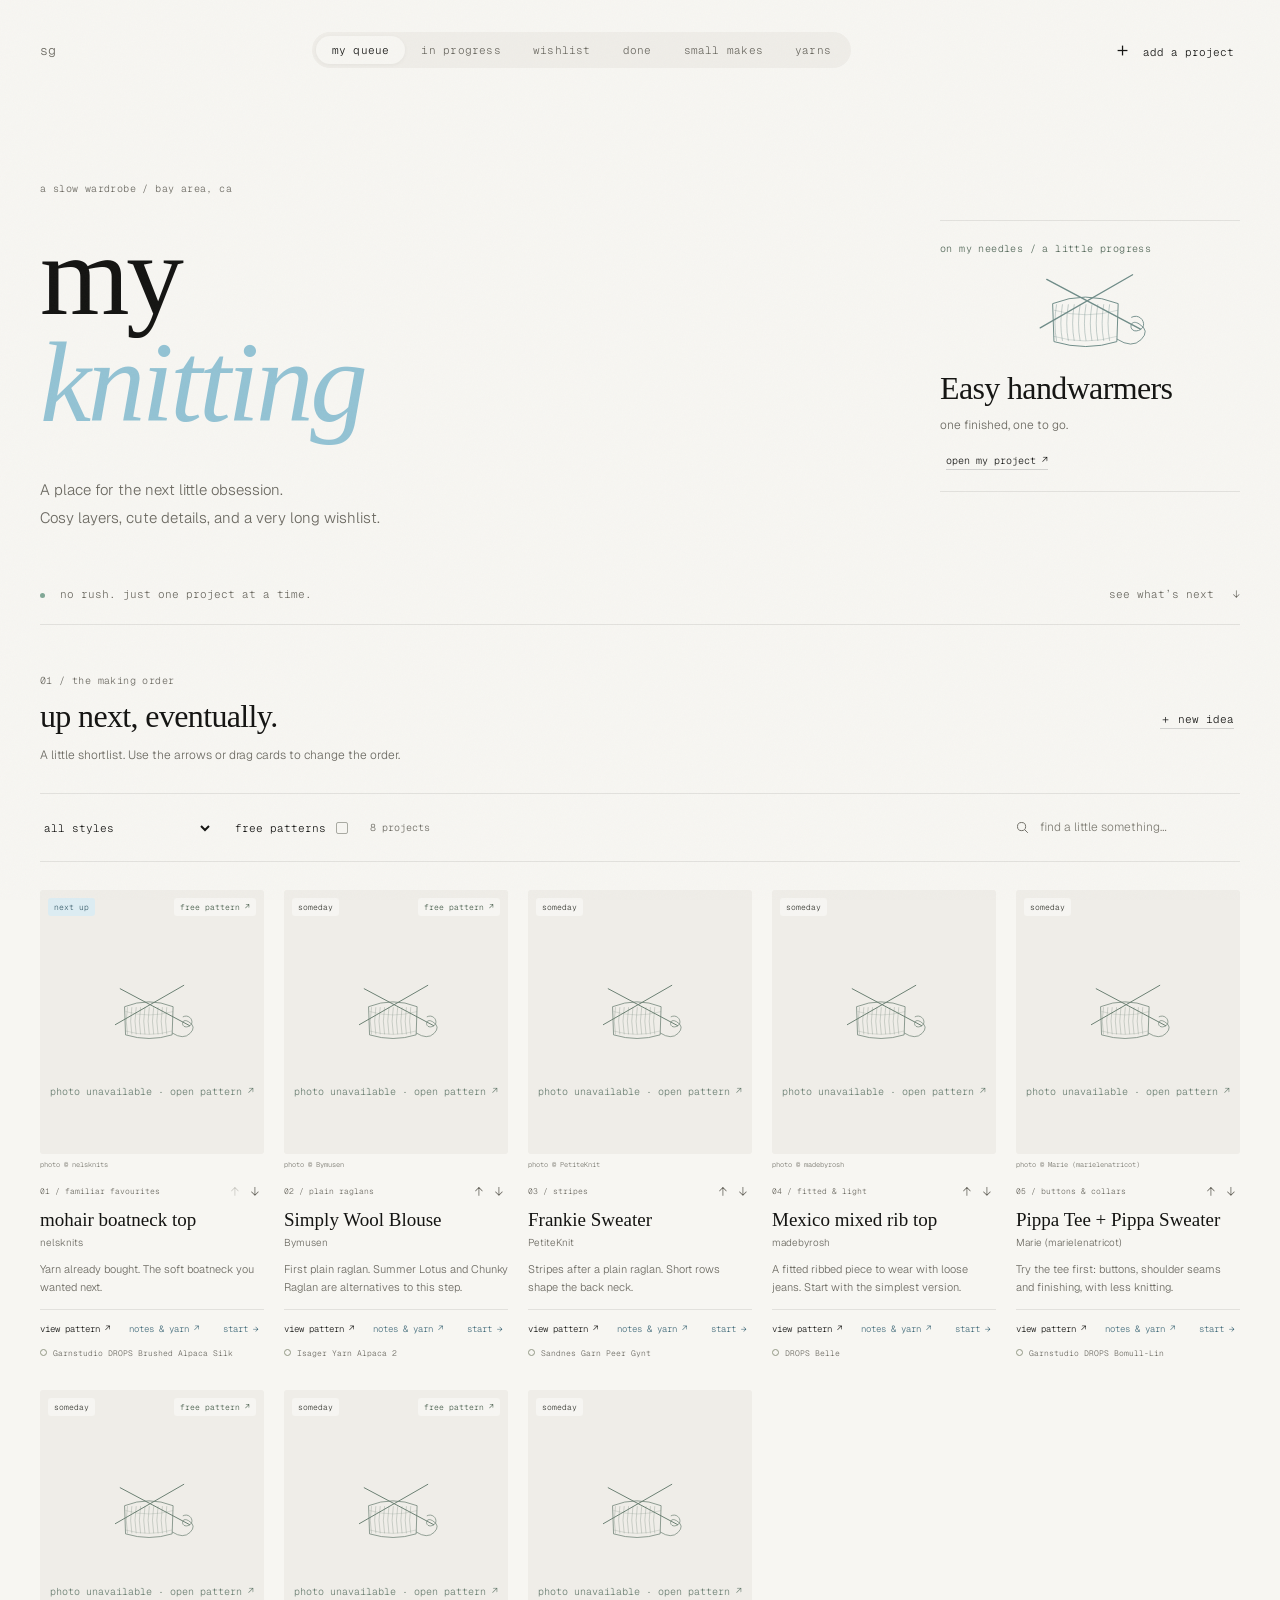
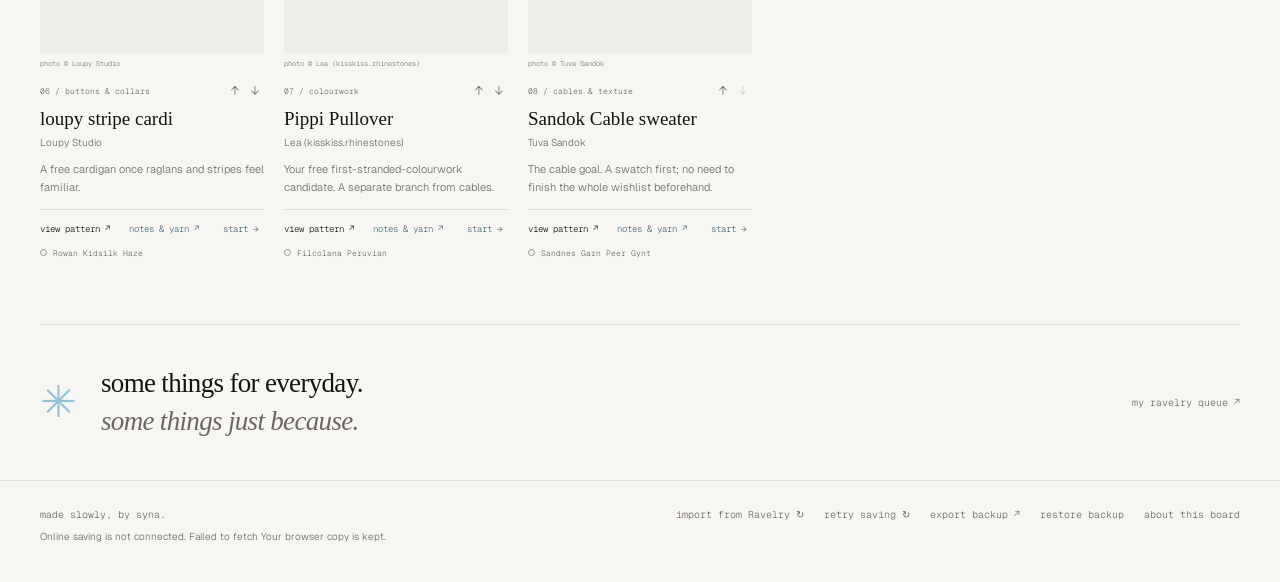
==== commit d62f5195: "add proj" ====
--- a/knitting.html
+++ b/knitting.html
@@ -88,6 +88,16 @@
 #sync-choice h2{font-size:30px;line-height:1.2;margin:12px 0 20px}
 .sync-choices{display:grid;gap:18px;margin:24px 0}#storage-note{max-width:550px}
 @media(max-width:760px){#sync-choice{padding:30px 22px}}
+/* A quiet workspace for the instruction on the needles. */
+.guide-heading{display:flex;align-items:baseline;justify-content:space-between;gap:12px}.guide-heading h3{margin-bottom:14px}.guide-heading .eyebrow{font-size:8px}.guide-pattern{display:inline-block;margin-bottom:14px}
+.guide-current{padding:22px;background:#93c3d417;border:1px solid var(--line);border-radius:4px}.guide-position{display:flex;justify-content:space-between;gap:12px;align-items:center;font:300 9px 'Geist Mono',monospace;color:var(--muted)}.guide-position button{font-size:9px}.guide-current h4{font-family:'Zodiak',Georgia,serif;font-size:26px;font-weight:300;line-height:1.2;margin:20px 0 12px}.guide-instruction{white-space:pre-wrap;overflow-wrap:anywhere;line-height:1.8!important;font-size:14px!important}.guide-count{display:flex;align-items:baseline;gap:10px;flex-wrap:wrap;margin-top:20px}.guide-count strong{font:300 48px/1.2 'Zodiak',Georgia,serif}.guide-count span{font:300 10px 'Geist Mono',monospace;color:var(--muted)}.guide-repeat{margin-top:18px;padding-top:12px;border-top:1px solid var(--line)}.guide-repeat p{font-size:12px!important;margin-bottom:5px!important}.guide-repeat small{display:block;font-size:10px;line-height:1.7;color:var(--muted)}.guide-count-actions,.guide-navigation{display:flex;align-items:center;flex-wrap:wrap;gap:16px;margin-top:20px}.guide-navigation{border-top:1px solid var(--line);padding-top:16px;justify-content:space-between}.guide-navigation button{font-size:10px}.guide-count-actions .primary-button{font-size:11px}.guide-section button:disabled{opacity:.4;cursor:default}.guide-goal{font-size:12px!important;color:#496f59;margin-top:15px}.guide-empty{font-size:13px!important;color:var(--muted)}
+.guide-note-form{margin:20px 0}.guide-note-form label,.guide-step-form label{display:grid;gap:7px;font:300 10px/1.6 'Geist Mono',monospace;color:var(--muted);min-width:0}.guide-note-form textarea,.guide-step-form textarea,.guide-step-form input:not([type=hidden]),.guide-step-form select{width:100%;min-width:0;border:1px solid var(--line);border-radius:3px;padding:10px;background:#fff7;color:var(--fg);font:300 13px/1.7 'Geist',sans-serif}.guide-note-form textarea,.guide-step-form textarea{resize:vertical}.guide-plan summary,.guide-edit summary,.extra-tracker>summary,.guide-archive>summary{cursor:pointer;font:300 11px/1.7 'Geist Mono',monospace;color:var(--muted);padding:10px 0}.guide-plan-count{font-size:9px;margin-left:12px}.guide-outline{list-style:none;padding:0;margin:8px 0 18px}.guide-outline li{display:flex;align-items:center;gap:10px;border-bottom:1px solid var(--line);padding:6px 0}.guide-outline li.is-current{background:#93c3d414}.guide-outline li>button{display:flex;text-align:left;gap:12px;flex:1;min-width:0;padding:9px 6px;font-size:12px;line-height:1.6}.guide-outline li>button>span:last-child{min-width:0;overflow-wrap:anywhere}.guide-outline li>button>span:first-child{color:var(--muted);font:300 10px 'Geist Mono',monospace;padding-top:4px}.guide-outline small{display:block;font:300 9px/1.6 'Geist Mono',monospace;color:var(--muted);margin-top:4px}.guide-outline-actions{display:flex;gap:4px;flex-shrink:0}.guide-outline-actions button{padding:5px;font-size:15px;color:var(--muted)}.guide-step-form{display:grid;gap:14px;margin:12px 0}.guide-form-row{display:grid;grid-template-columns:1fr 1fr;gap:12px}.guide-repeat-fields{display:grid;gap:12px}.guide-repeat-fields[hidden],.guide-target-field[hidden]{display:none}.guide-form-actions{display:flex;gap:24px}.guide-form-error:empty{display:none}.extra-tracker{margin-top:16px;border-top:1px solid var(--line)}.extra-tracker .detail-section{margin-top:6px}.guide-archive{margin-top:20px}.guide-archive li{margin:12px 0;white-space:pre-wrap;overflow-wrap:anywhere;font-size:12px;line-height:1.7}.guide-archive ol{padding-left:20px}.guide-archive .guide-stopping{white-space:pre-wrap;font-size:12px}
+@media(max-width:760px){.guide-current{padding:16px}.guide-current h4{font-size:23px}.guide-position{align-items:flex-start}.guide-count-actions{gap:14px}.guide-count-actions .primary-button{flex-basis:100%}.guide-navigation{gap:12px}.guide-form-row{grid-template-columns:1fr}.guide-heading{flex-wrap:wrap;gap:0}.guide-heading .eyebrow{margin-bottom:12px}.detail-layout:has(.guide-section) .detail-photo img,.detail-layout:has(.guide-section) .detail-photo .photo-placeholder{height:90px}}
+
+
+#ravelry-dialog .fine-print{font-size:10px;line-height:1.8;color:var(--muted)}
+#ravelry-dialog{padding:36px;max-width:650px;width:calc(100% - 32px)}#ravelry-dialog h2{font:300 32px/1.2 'Zodiak',Georgia,serif;margin:14px 0 20px}.ravelry-intro,.ravelry-howto{font-size:12px;line-height:1.9;color:var(--muted)}.ravelry-howto{padding-left:18px;margin:20px 0}.ravelry-howto li{margin:8px 0}.ravelry-howto a,.ravelry-bookmark-help a{color:var(--blue-ink);text-decoration:underline;text-underline-offset:3px}.ravelry-label{display:grid;gap:8px;margin:18px 0;font:300 10px/1.6 'Geist Mono',monospace;color:var(--muted)}#ravelry-paste,#ravelry-destination{width:100%;min-width:0;padding:11px;border:1px solid var(--line);border-radius:3px;background:#fff7;color:var(--fg);font:300 13px/1.7 'Geist',sans-serif}#ravelry-paste{resize:vertical}.ravelry-import-actions{display:flex;gap:18px;align-items:center;flex-wrap:wrap}.ravelry-file-label{display:grid;gap:8px}.ravelry-file-label input{font:300 10px 'Geist Mono',monospace;max-width:220px}.ravelry-bookmark-help{border-block:1px solid var(--line);padding:10px 0;margin-top:20px}.ravelry-bookmark-help summary{cursor:pointer;font:300 10px/1.7 'Geist Mono',monospace}.ravelry-bookmark-help p{font-size:12px;line-height:1.8;margin:12px 0}#ravelry-preview{list-style:none;padding:0;max-height:300px;overflow:auto;border-block:1px solid var(--line);margin:14px 0}#ravelry-preview li{display:flex;align-items:center;gap:12px;padding:12px 0;border-bottom:1px solid var(--line)}#ravelry-preview label{display:flex;align-items:flex-start;gap:12px;flex:1;min-width:0;font-size:13px;line-height:1.7}#ravelry-preview input{accent-color:#426b7a;margin-top:6px;flex-shrink:0}#ravelry-preview span{min-width:0;overflow-wrap:anywhere}#ravelry-preview strong{font-weight:400}#ravelry-preview small{display:block;font:300 9px/1.7 'Geist Mono',monospace;color:var(--muted)}#ravelry-preview a{padding:6px}#ravelry-apply:disabled{opacity:.4;cursor:default}.footer-actions{flex-wrap:wrap}
+@media(max-width:760px){#ravelry-dialog{padding:30px 22px}#ravelry-dialog h2{font-size:27px}.ravelry-import-actions{gap:14px}.ravelry-import-actions .primary-button{width:100%}}
 </style>
 </head>
 <body>
@@ -128,7 +138,7 @@
     </section>
     <section class="closing-note"><span aria-hidden="true">✳</span><p>some things for everyday.<br><em>some things just because.</em></p><a href="https://www.ravelry.com/people/sgogte/queue" target="_blank" rel="noopener">my ravelry queue ↗</a></section>
   </main>
-  <footer><div><span>made slowly, by syna.</span><p id="storage-note" role="status">Connecting to your saved board…</p></div><div class="footer-actions"><button id="retry-sync">retry saving ↻</button><button id="export">export my list ↗</button><button id="import">import a list</button><input id="import-file" type="file" accept="application/json,.json" hidden><button id="about">about this board</button></div></footer>
+  <footer><div><span>made slowly, by syna.</span><p id="storage-note" role="status">Connecting to your saved board…</p></div><div class="footer-actions"><button id="ravelry-import">import from Ravelry ↻</button><button id="retry-sync">retry saving ↻</button><button id="export">export backup ↗</button><button id="import">restore backup</button><input id="import-file" type="file" accept="application/json,.json" hidden><button id="about">about this board</button></div></footer>
   <dialog id="project-dialog" aria-labelledby="dialog-title"><button class="dialog-close" data-close aria-label="Close project">×</button><div id="project-detail"></div></dialog>
   <dialog id="edit-dialog" aria-labelledby="edit-title"><button class="dialog-close" data-close aria-label="Close editor">×</button><form id="project-form"><p class="eyebrow">a little room for an idea</p><h2 id="edit-title">make it yours.</h2><input name="id" type="hidden">
     <div class="form-grid"><label class="wide">Project name<input name="name" required maxlength="150"></label><label>Designer<input name="designer" maxlength="120"></label><label>Pattern access<select name="availability"><option>Free</option><option>Paid</option><option>Check listing</option><option>Discontinued</option></select></label><label class="wide">Pattern link<input name="url" type="url" placeholder="https://…"></label><label>Status<select name="status"><option value="someday">someday</option><option value="next">next up</option><option value="making">on my needles</option><option value="finished">finished</option></select></label><label>Style<select name="category" id="edit-category"></select></label><label>Craft<select name="craft"><option>Knitting</option><option>Crochet</option></select></label><label>Tags, separated by commas<input name="tags" placeholder="button details, spring & summer"></label><label class="wide">Photo URL<input name="image" type="url" placeholder="https://…"></label><label class="wide upload-label">Or use your own photo<input name="photoFile" type="file" accept="image/png,image/jpeg,image/webp"><small id="photo-upload-note">Your photo saves online with your board.</small></label><label>Photo type<select name="photoType"><option value="pattern">pattern reference</option><option value="mine">my own photo</option></select></label><label>Photo credit<input name="photoCredit" placeholder="Designer or photographer"></label><label>Yarn I have / chose<input name="ownedYarn" placeholder="yarn, colour, amount…"></label><label class="wide">Project / technique notes<textarea name="notes" rows="3"></textarea></label><label class="wide">My notes<textarea name="personalNotes" rows="3" placeholder="colours, outfit ideas, yarn plans, changes…"></textarea></label><label class="inline-check"><input name="queued" type="checkbox"> keep in my queue</label><label class="inline-check"><input name="small" type="checkbox"> little project</label></div>
@@ -136,6 +146,7 @@
   </form></dialog>
 
   <dialog id="sync-choice" aria-labelledby="sync-choice-title"><p class="eyebrow">your saved projects</p><h2 id="sync-choice-title">choose where to pick up.</h2><p id="sync-choice-note"></p><div class="sync-choices"><button id="keep-browser" class="primary-button">use this browser’s version ↗</button><button id="use-cloud" class="text-button">use the online version ↗</button></div><p class="fine-print">Your browser copy stays here until you choose. Export is also available as a backup.</p></dialog>
+  <dialog id="ravelry-dialog" aria-labelledby="ravelry-title"><button class="dialog-close" data-close aria-label="Close Ravelry import">×</button><p class="eyebrow">new things to make</p><h2 id="ravelry-title">a few more possibilities.</h2><p class="ravelry-intro">Bring new patterns over from your Ravelry queue. Your existing projects keep their notes, progress, instructions and order.</p><ol class="ravelry-howto"><li><a href="https://www.ravelry.com/people/sgogte/queue?page=1&amp;view=thumblist" target="_blank" rel="noopener">Open my Ravelry queue ↗</a> and sign in there if needed.</li><li>Select the queue page’s contents (⌘A / Ctrl+A), then copy (⌘C / Ctrl+C).</li><li>Return here and paste below. You can repeat this for other queue pages.</li></ol><label class="ravelry-label" for="ravelry-paste">Paste queue content or pattern links<textarea id="ravelry-paste" rows="4" placeholder="Paste here, then preview new patterns…"></textarea></label><div class="ravelry-import-actions"><button id="ravelry-parse" class="primary-button">preview new patterns ↗</button><label class="text-button ravelry-file-label">or choose queue files<input id="ravelry-files" type="file" accept=".html,.htm,.json,.txt,text/html,application/json,text/plain" multiple></label></div><p class="fine-print">Files can be saved queue HTML or queue JSON. Pattern details and photos are included when present in what you copy; yarn links can be added later.</p><details class="ravelry-bookmark-help"><summary>copy multiple queue pages with a bookmark</summary><p>Drag <a id="ravelry-bookmark" href="#">copy my Ravelry queue</a> to your bookmarks bar. Open your signed-in Ravelry queue and click that bookmark. Then paste the copied list here, or choose the downloaded JSON file.</p><p id="ravelry-bookmark-note" class="fine-print">It reads your queue in your Ravelry tab. Your password and cookies stay there.</p></details><p id="ravelry-error" class="form-error" role="alert"></p><div id="ravelry-results" hidden><p id="ravelry-result-note" class="fine-print" role="status"></p><ul id="ravelry-preview"></ul><label class="ravelry-label">Add new patterns to<select id="ravelry-destination"><option value="wishlist">my wishlist</option><option value="queue">my queue</option></select></label><button id="ravelry-apply" class="primary-button" disabled>add new patterns ↗</button></div></dialog>
   <dialog id="about-dialog" aria-labelledby="about-title"><button class="dialog-close" data-close aria-label="Close about">×</button><p class="eyebrow">a note on the list</p><h2 id="about-title">a wardrobe in progress.</h2><p>This board starts with your 81 Ravelry queue entries, Mexico and Miami, four small-project ideas, the handwarmers you’re making, and your first finished sweater.</p><p>The making order is a starting point. Move things around, add a new idea, or leave something for someday. Small doesn’t always mean quick; the project notes explain when a technique or fine gauge adds time.</p><p>Photos belong to their credited creators and load from the linked listings. They are pattern references, not photos of your finished work. You can replace them with your own photos.</p><p>Yarn links are either listed in the pattern or explicitly marked as candidates. Check the full pattern for strand combinations, washed gauge, fabric and the amount for your size before buying.</p><p>Changes, notes, progress and photos save online and load automatically on any browser or device. No sign-in is needed. Anyone with this page link can view or change the shared board. A browser copy helps recover unsynced changes. Export is an optional backup.</p><a class="text-button" href="index.html">back to my website ↗</a></dialog>
   <div id="toast" class="toast" role="status" aria-live="polite"></div>
 <!-- Project data and behaviour are kept in this page, like the rest of the site. -->
@@ -158,6 +169,105 @@
     try { const url = new URL(value); return ['https:','http:'].includes(url.protocol) ? url.href : ''; } catch { return ''; }
   };
   const short = (value, limit = 1000) => typeof value === 'string' ? value.slice(0, limit) : '';
+  const guideNumber=(value,fallback=0,max=999999)=>Number.isFinite(Number(value))?Math.min(max,Math.max(0,Math.floor(Number(value)))):fallback;
+  function cleanGuide(raw){
+    const g=raw&&typeof raw==='object'?raw:{},seen=new Set();
+    const steps=(Array.isArray(g.steps)?g.steps:[]).filter(s=>s&&typeof s.id==='string'&&/^[a-zA-Z0-9_-]{1,90}$/.test(s.id)&&!seen.has(s.id)&&seen.add(s.id)&&short(s.instruction,4000).trim()).slice(0,100).map(s=>({
+      id:s.id,title:short(s.title,160),instruction:short(s.instruction,4000),unit:s.unit==='rounds'?'rounds':'rows',mode:s.mode==='repeat'?'repeat':'count',target:s.target===null||s.target===''||s.target===undefined?null:Math.max(1,guideNumber(s.target,1)),every:Math.max(1,guideNumber(s.every,1,999)),times:Math.max(1,guideNumber(s.times,1,999)),action:short(s.action,160),count:guideNumber(s.count),done:s.done===true
+    }));
+    const ids=new Set(steps.map(s=>s.id));
+    const history=(Array.isArray(g.history)?g.history:[]).slice(-30).filter(h=>h&&Array.isArray(h.steps)).map(h=>({activeId:ids.has(h.activeId)?h.activeId:null,steps:h.steps.filter(s=>s&&ids.has(s.id)).slice(0,100).map(s=>({id:s.id,count:guideNumber(s.count),done:s.done===true}))}));
+    return {steps,activeId:ids.has(g.activeId)?g.activeId:steps.find(s=>!s.done)?.id||steps[0]?.id||null,stoppingNote:short(g.stoppingNote,3000),updatedAt:short(g.updatedAt,24),history};
+  }
+  const guide=p=>p.guide||(p.guide=cleanGuide());
+  const guideTarget=s=>s.mode==='repeat'?s.every*s.times:s.target;
+  function guideCheckpoint(g){g.history.push({activeId:g.activeId,steps:g.steps.map(s=>({id:s.id,count:s.count,done:s.done}))});g.history=g.history.slice(-30);}
+  function readGuideNote(p){const f=$('.guide-note-form');if(f?.dataset.project===p.id)guide(p).stoppingNote=f.elements.stoppingNote.value.slice(0,3000);}
+  function guideCurrent(p){
+    const g=guide(p),s=g.steps.find(s=>s.id===g.activeId);
+    if(!s)return '<p class="guide-empty">Add the first instruction from your pattern below. Each step keeps its own counter.</p>';
+    const index=g.steps.indexOf(s),target=guideTarget(s),atGoal=target!==null&&s.count>=target;
+    let repeats='';
+    if(s.mode==='repeat'){
+      const done=Math.min(s.times,Math.floor(s.count/s.every)),due=s.count>0&&s.count%s.every===0&&s.count<=target;
+      repeats=`<div class="guide-repeat"><p><strong>${done} / ${s.times}</strong> repeats completed · every ${s.every} ${esc(s.unit)}</p><p>${atGoal?'All planned repeats counted.':`Next repeat ends on ${s.unit==='rounds'?'round':'row'} ${Math.min(target,(Math.floor(s.count/s.every)+1)*s.every)}.`}</p>${s.action?`<p>${due?`At ${s.unit==='rounds'?'round':'row'} ${s.count}: `:'Repeat action: '}<strong>${esc(s.action)}</strong></p>`:''}<small>Tap after working the whole ${s.unit==='rounds'?'round':'row'}, including the repeat action when due.</small></div>`;
+    }
+    return `<div class="guide-position"><span>step ${index+1} / ${g.steps.length}${s.done?' · completed':''}</span><button type="button" class="text-button" data-guide-action="edit" data-project="${esc(p.id)}" data-step="${esc(s.id)}">edit instruction ↗</button></div><h4>${esc(s.title||`Step ${index+1}`)}</h4><p class="guide-instruction">${esc(s.instruction)}</p><div class="guide-count" role="status" aria-live="polite"><strong>${s.count}</strong><span>${target!==null?`/ ${target} `:''}${esc(s.unit)} completed</span></div>${target!==null?`<div class="step-meter" aria-label="${s.count} of ${target} ${esc(s.unit)}"><span style="width:${Math.min(100,s.count/target*100)}%"></span></div>`:''}${repeats}${atGoal&&!s.done?'<p class="guide-goal">Goal reached. Mark this step complete when you’re ready.</p>':''}<div class="guide-count-actions"><button type="button" class="primary-button" data-guide-action="count" data-project="${esc(p.id)}" ${s.done||atGoal?'disabled':''}>＋ finished a ${s.unit==='rounds'?'round':'row'}</button><button type="button" class="text-button" data-guide-action="minus" data-project="${esc(p.id)}" ${!s.count||s.done?'disabled':''}>− one</button><button type="button" class="text-button" data-guide-action="undo" data-project="${esc(p.id)}" ${!g.history.length?'disabled':''}>undo ↶</button></div><div class="guide-navigation"><button type="button" class="text-button" data-guide-action="previous" data-project="${esc(p.id)}" ${index===0?'disabled':''}>← previous</button><button type="button" class="text-button" data-guide-action="${s.done?'reopen':'complete'}" data-project="${esc(p.id)}">${s.done?'reopen this step':'complete step ✓'}</button><button type="button" class="text-button" data-guide-action="next" data-project="${esc(p.id)}" ${index===g.steps.length-1?'disabled':''}>next →</button></div>${g.steps.every(s=>s.done)?'<p class="guide-goal">Every instruction is complete. You can mark the project finished above.</p>':''}`;
+  }
+  function guideOutline(p){
+    const g=guide(p);
+    return g.steps.map((s,i)=>`<li class="${s.id===g.activeId?'is-current':''}"><button type="button" data-guide-action="select" data-project="${esc(p.id)}" data-step="${esc(s.id)}" ${s.id===g.activeId?'aria-current="step"':''}><span>${s.done?'✓':String(i+1).padStart(2,'0')}</span><span>${esc(s.title||s.instruction.slice(0,70))}<small>${s.count}${guideTarget(s)!==null?` / ${guideTarget(s)}`:''} ${esc(s.unit)}</small></span></button><div class="guide-outline-actions"><button type="button" data-guide-action="up" data-project="${esc(p.id)}" data-step="${esc(s.id)}" aria-label="Move step ${i+1} earlier" ${i===0?'disabled':''}>↑</button><button type="button" data-guide-action="down" data-project="${esc(p.id)}" data-step="${esc(s.id)}" aria-label="Move step ${i+1} later" ${i===g.steps.length-1?'disabled':''}>↓</button><button type="button" data-guide-action="remove" data-project="${esc(p.id)}" data-step="${esc(s.id)}" aria-label="Remove step ${i+1}">×</button></div></li>`).join('');
+  }
+  function guideArchive(p){
+    const g=guide(p);if(p.status!=='finished'||!g.steps.length)return '';
+    return `<details class="guide-archive"><summary>my instructions & stopping point</summary>${g.stoppingNote?`<p class="guide-stopping">${esc(g.stoppingNote)}</p>`:''}<ol>${g.steps.map(s=>`<li><strong>${esc(s.title)}</strong>${s.title?'<br>':''}${esc(s.instruction)}<br><small>${s.done?'✓ complete · ':''}${s.count} ${esc(s.unit)} counted</small></li>`).join('')}</ol></details>`;
+  }
+  function guideEditor(p){
+    const g=guide(p);
+    return `<section class="detail-section guide-section" aria-label="Knitting mode" data-project="${esc(p.id)}"><div class="guide-heading"><h3>knitting mode.</h3><span class="eyebrow">one step at a time</span></div>${p.url?`<a class="text-button guide-pattern" href="${esc(p.url)}" target="_blank" rel="noopener">open original pattern ↗</a>`:''}<div class="guide-current">${guideCurrent(p)}</div><form class="guide-note-form" data-project="${esc(p.id)}"><label>Where I left off<textarea name="stoppingNote" rows="2" maxlength="3000" placeholder="e.g. finished round 7; begin round 8 on the right side…">${esc(g.stoppingNote)}</textarea></label><small class="fine-print">Saves automatically with your project.</small></form><details class="guide-plan" ${!g.steps.length?'open':''}><summary>my instructions <span class="guide-plan-count">${g.steps.filter(s=>s.done).length} / ${g.steps.length} done</span></summary><ol class="guide-outline">${guideOutline(p)}</ol><details class="guide-edit" ${!g.steps.length?'open':''}><summary>＋ add an instruction</summary><form class="guide-step-form" data-project="${esc(p.id)}"><input type="hidden" name="stepId"><label>Step name, optional<input name="title" maxlength="160" placeholder="e.g. neckline ribbing"></label><label>Instruction<textarea name="instruction" rows="3" required maxlength="4000" placeholder="Add the instruction for your size from your pattern…"></textarea></label><div class="guide-form-row"><label>Track<select name="mode"><option value="count">a row / round count</option><option value="repeat">a repeating action</option></select></label><label>Unit<select name="unit"><option value="rows">rows</option><option value="rounds">rounds</option></select></label></div><label class="guide-target-field">Goal, optional<input name="target" type="number" min="1" max="999999" step="1" placeholder="e.g. 12; leave blank for ‘until it measures…’"></label><div class="guide-repeat-fields" hidden><div class="guide-form-row"><label>Every how many rows / rounds?<input name="every" type="number" min="1" max="999" step="1" value="4"></label><label>How many times?<input name="times" type="number" min="1" max="999" step="1" value="6"></label></div><label>Repeat action, optional<input name="action" maxlength="160" placeholder="e.g. work the increase round"></label><small class="fine-print">Counts from the start of this step. Add any setup rows as a separate instruction.</small></div><p class="guide-form-error form-error" role="alert"></p><div class="guide-form-actions"><button type="submit" class="text-button">save instruction ↗</button><button type="button" class="text-button" data-guide-action="cancel-edit" data-project="${esc(p.id)}">cancel</button></div></form></details></details></section>`;
+  }
+  function refreshGuide(p,focusAction){
+    const section=$('.guide-section');if(section?.dataset.project!==p.id)return;
+    $('.guide-current',section).innerHTML=guideCurrent(p);$('.guide-outline',section).innerHTML=guideOutline(p);
+    $('.guide-plan-count',section).textContent=`${guide(p).steps.filter(s=>s.done).length} / ${guide(p).steps.length} done`;
+    if(focusAction)$(`[data-guide-action="${focusAction}"]`,section)?.focus({preventScroll:true});
+  }
+  function resetGuideForm(form){form.reset();form.elements.stepId.value='';$('.guide-target-field',form).hidden=false;$('.guide-repeat-fields',form).hidden=true;$('.guide-form-error',form).textContent='';form.querySelector('[type="submit"]').textContent='save instruction ↗';}
+  function saveGuide(p){guide(p).updatedAt=today();save();render();}
+  document.addEventListener('click',event=>{
+    const button=event.target.closest('[data-guide-action]');if(!button)return;
+    const p=find(button.dataset.project);if(!p||p.status!=='making')return;
+    const g=guide(p),s=g.steps.find(s=>s.id===g.activeId),action=button.dataset.guideAction;
+    captureDrafts(p);
+    if(action==='edit'){
+      const step=g.steps.find(s=>s.id===button.dataset.step);if(!step)return;
+      const section=$('.guide-section'),form=$('.guide-step-form',section);$('.guide-plan',section).open=true;$('.guide-edit',section).open=true;
+      for(const field of ['title','instruction','mode','unit','target','every','times','action'])form.elements[field].value=step[field]??'';
+      form.elements.stepId.value=step.id;$('.guide-target-field',form).hidden=step.mode==='repeat';$('.guide-repeat-fields',form).hidden=step.mode!=='repeat';form.querySelector('[type="submit"]').textContent='update instruction ↗';form.elements.instruction.focus();return;
+    }
+    if(action==='cancel-edit'){const form=$('.guide-step-form');resetGuideForm(form);form.closest('.guide-edit').open=false;return;}
+    if(action==='remove'){
+      const index=g.steps.findIndex(s=>s.id===button.dataset.step);if(index<0||!confirm('Remove this instruction and its counter?'))return;
+      const removed=g.steps.splice(index,1)[0];if(g.activeId===removed.id)g.activeId=g.steps[Math.min(index,g.steps.length-1)]?.id||null;g.history=[];
+      if($('.guide-step-form').elements.stepId.value===removed.id)resetGuideForm($('.guide-step-form'));
+    }else if(action==='up'||action==='down'){
+      const from=g.steps.findIndex(s=>s.id===button.dataset.step),to=from+(action==='up'?-1:1);if(from<0||to<0||to>=g.steps.length)return;
+      [g.steps[from],g.steps[to]]=[g.steps[to],g.steps[from]];g.history=[];
+    }else if(action==='undo'){
+      const old=g.history.pop();if(!old)return;g.activeId=old.activeId;
+      old.steps.forEach(previous=>{const step=g.steps.find(s=>s.id===previous.id);if(step){step.count=previous.count;step.done=previous.done;}});
+    }else if(action==='select'){
+      if(!g.steps.some(s=>s.id===button.dataset.step)||g.activeId===button.dataset.step)return;guideCheckpoint(g);g.activeId=button.dataset.step;
+    }else if(s){
+      const index=g.steps.indexOf(s),target=guideTarget(s);
+      if(action==='count'){if(s.done||target!==null&&s.count>=target||s.count>=999999)return;guideCheckpoint(g);s.count++;}
+      else if(action==='minus'){if(!s.count||s.done)return;guideCheckpoint(g);s.count--;}
+      else if(action==='complete'){guideCheckpoint(g);s.done=true;const next=g.steps.slice(index+1).find(s=>!s.done);if(next)g.activeId=next.id;}
+      else if(action==='reopen'){guideCheckpoint(g);s.done=false;}
+      else if(action==='previous'||action==='next'){const next=g.steps[index+(action==='previous'?-1:1)];if(!next)return;guideCheckpoint(g);g.activeId=next.id;}
+      else return;
+    }else return;
+    saveGuide(p);refreshGuide(p,['count','minus','undo','complete','previous','next'].includes(action)?action:null);
+  });
+  document.addEventListener('change',event=>{
+    if(!event.target.matches('.guide-step-form [name="mode"]'))return;
+    const form=event.target.form;$('.guide-target-field',form).hidden=event.target.value==='repeat';$('.guide-repeat-fields',form).hidden=event.target.value!=='repeat';
+  });
+  document.addEventListener('submit',event=>{
+    if(event.target.matches('.guide-note-form')){event.preventDefault();const p=find(event.target.dataset.project);if(p){readGuideNote(p);saveGuide(p);}return;}
+    if(!event.target.matches('.guide-step-form'))return;
+    event.preventDefault();const form=event.target,p=find(form.dataset.project);if(!p||p.status!=='making')return;
+    const g=guide(p),values=new FormData(form),id=String(values.get('stepId')),old=g.steps.find(s=>s.id===id),error=$('.guide-form-error',form);
+    const instruction=String(values.get('instruction')).trim();if(!instruction){error.textContent='Add an instruction for this step.';return;}
+    if(!old&&g.steps.length>=100){error.textContent='Keep this guide to 100 instructions or fewer.';return;}
+    const step={id:old?.id||'guide-'+Date.now()+'-'+Math.random().toString(36).slice(2,7),title:String(values.get('title')).trim(),instruction,mode:String(values.get('mode')),unit:String(values.get('unit')),target:values.get('target')===''?null:Number(values.get('target')),every:Number(values.get('every')),times:Number(values.get('times')),action:String(values.get('action')).trim(),count:old?.count||0,done:old?.done||false};
+    if(step.mode==='repeat'&&(!Number.isInteger(step.every)||step.every<1||step.every>999||!Number.isInteger(step.times)||step.times<1||step.times>999)){error.textContent='Enter how many rows or rounds per repeat and how many times, from 1 to 999.';return;}
+    const target=guideTarget(step);
+    if(target!==null&&step.count>target){error.textContent=`This step already has ${step.count} ${step.unit}. Keep its goal at least that high, or reduce its counter first.`;return;}
+    captureDrafts(p);if(old)Object.assign(old,step);else{g.steps.push(step);if(!g.activeId)g.activeId=step.id;}g.history=[];
+    saveGuide(p);refreshGuide(p);resetGuideForm(form);form.closest('.guide-edit').open=false;toast(old?'Instruction updated.':'Instruction added.');
+  });
+
   function cleanProgress(raw={}) {
     const p=raw&&typeof raw==='object'?raw:{};
     return {section:short(p.section,160),count:Math.max(0,Math.min(999999,Number(p.count)||0)),unit:['rows','rounds','cm','pieces'].includes(p.unit)?p.unit:'rows',target:p.target!==null&&p.target!==''&&Number.isFinite(Number(p.target))?Math.max(0,Math.min(999999,Number(p.target))):null,updatedAt:short(p.updatedAt,24),steps:Array.isArray(p.steps)?p.steps.filter(s=>s&&typeof s.id==='string'&&/^[a-zA-Z0-9_-]{1,90}$/.test(s.id)&&short(s.label,160)).slice(0,50).map(s=>({id:s.id,label:short(s.label,160),done:s.done===true})):[]};
@@ -169,7 +279,7 @@
       if (!raw || typeof raw.id !== 'string' || !/^[a-zA-Z0-9_-]{1,90}$/.test(raw.id) || seen.has(raw.id) || !short(raw.name,150)) throw Error('The list contains an invalid or duplicate project.');
       seen.add(raw.id);
       const p = {id:raw.id, name:short(raw.name,150), designer:short(raw.designer,120), url:validURL(raw.url), image:validURL(short(raw.image,1800000),true), photoCredit:short(raw.photoCredit,150), photoType:raw.photoType==='mine'?'mine':'pattern', availability:['Free','Paid','Check listing','Discontinued'].includes(raw.availability)?raw.availability:'Check listing', status:Object.hasOwn(statuses,raw.status)?raw.status:'someday', finishedAt:/^\d{4}-\d{2}-\d{2}$/.test(raw.finishedAt||'')?raw.finishedAt:'', category:short(raw.category,70)||'to explore', notes:short(raw.notes,3000), personalNotes:short(raw.personalNotes,8000), ownedYarn:short(raw.ownedYarn,500), queued:raw.queued === true, small:raw.small === true, craft:raw.craft === 'Crochet'?'Crochet':'Knitting', queueNumber:Number.isInteger(raw.queueNumber)?raw.queueNumber:null, tags:Array.isArray(raw.tags)?raw.tags.filter(v=>typeof v==='string').slice(0,15).map(v=>v.slice(0,70)):[], fields:{}, yarns:[], customYarns:[]};
-      p.progress=cleanProgress(raw.progress);
+      p.progress=cleanProgress(raw.progress);p.guide=cleanGuide(raw.guide);
       for (const field of ['Gauge','Needle size','Yarn weight','Yardage','Sizes available']) if (typeof raw.fields?.[field] === 'string') p.fields[field] = raw.fields[field].slice(0,1500);
       for (const list of ['yarns','customYarns']) p[list] = Array.isArray(raw[list]) ? raw[list].slice(0,25).filter(y=>y && short(y.name,200) && validURL(y.url)).map(y=>({name:short(y.name,200),url:validURL(y.url),kind:list==='customYarns'?'My candidate':short(y.kind,100)||'Listed in pattern'})) : [];
       return p;
@@ -191,6 +301,8 @@
   const progress = p => p.progress||(p.progress=cleanProgress());
   function setView(next) {view=next;try{history.replaceState(null,'','#'+next);}catch{}render();}
   function progressSummary(p) {
+    const g=guide(p),current=g.steps.find(s=>s.id===g.activeId);
+    if(current)return `<div class="tracking-summary"><p>${esc(current.title||current.instruction.slice(0,100))}</p><span>${current.count}${guideTarget(current)!==null?` / ${guideTarget(current)}`:''} ${esc(current.unit)}</span><span>${g.steps.filter(s=>s.done).length} / ${g.steps.length} instructions done</span>${g.stoppingNote?`<p>${esc(g.stoppingNote)}</p>`:''}</div>`;
     const t=progress(p),done=t.steps.filter(s=>s.done).length;
     return `<div class="tracking-summary"><p>${esc(t.section||'a place to pick up where I left off')}</p><span>${t.count}${t.target!==null?` / ${t.target}`:''} ${esc(t.unit)}</span>${t.steps.length?`<span>${done} / ${t.steps.length} steps</span><div class="step-meter" aria-label="${done} of ${t.steps.length} steps complete"><span style="width:${done/t.steps.length*100}%"></span></div>`:''}</div>`;
   }
@@ -209,6 +321,7 @@
   }
   function captureDrafts(p) {
     if(!$('#project-dialog').open)return;
+    readGuideNote(p);
     const noteForm=$('.project-notes-form');if(noteForm?.dataset.project===p.id)p.personalNotes=noteForm.elements.personalNotes.value.slice(0,8000);
     const tracker=$('.tracker-form');if(tracker?.dataset.project===p.id)readTrackerForm(p,tracker);
   }
@@ -288,7 +401,7 @@
     const p=find(id);if(!p)return;
     const all=yarns(p);
     const fields=['Yarn weight','Needle size','Gauge'].filter(f=>p.fields[f]);
-    $('#project-detail').innerHTML=`<div class="detail-layout"><div class="detail-photo">${photo(p,true)}<span class="photo-credit">${p.image?(p.photoType==='mine'?`my ${p.status==='finished'?'finished piece':'progress photo'}${p.photoCredit?` · ${esc(p.photoCredit)}`:''}`:`photo © ${esc(p.photoCredit||p.designer||'pattern creator')} · pattern reference`):'add your own photo in edit project'}</span></div><div class="detail-content"><p class="eyebrow">${esc(statuses[p.status])} / ${esc(p.availability.toLowerCase())} / ${esc(p.craft.toLowerCase())}${p.status==='finished'&&p.finishedAt?` / ${esc(finishDate(p))}`:''}</p><h2 id="dialog-title">${esc(p.name)}</h2><p class="designer">${esc(p.designer||'my own idea')}</p><p>${esc(p.notes)}</p><div class="tag-list">${p.tags.map(t=>`<span>${esc(t)}</span>`).join('')}</div><div class="detail-links">${p.url?`<a class="primary-button" href="${esc(p.url)}" target="_blank" rel="noopener" style="text-decoration:none">view pattern ↗</a>`:''}<button class="text-button" data-action="edit" data-id="${esc(p.id)}">edit project</button>${p.status!=='finished'?`<button class="text-button" data-action="${p.status==='making'?'requeue':'start'}" data-id="${esc(p.id)}">${p.status==='making'?'back to queue ↺':'start this project →'}</button>`:''}<button class="text-button finish-button" data-action="${p.status==='finished'?'requeue':'finish'}" data-id="${esc(p.id)}">${p.status==='finished'?'move back to queue ↺':'mark finished ✓'}</button>${p.status!=='making'&&p.status!=='finished'?`<button class="text-button" data-action="toggle-queue" data-id="${esc(p.id)}">${p.queued?'remove from queue':'＋ add to queue'}</button>`:''}</div>${p.status==='making'?progressEditor(p):''}<div class="detail-section"><h3>my notes</h3><form class="project-notes-form" data-project="${esc(p.id)}"><label class="sr-only" for="project-notes">Notes for ${esc(p.name)}</label><textarea id="project-notes" name="personalNotes" rows="5" maxlength="8000" placeholder="colours, outfit ideas, fit notes, changes for next time…">${esc(p.personalNotes)}</textarea><button class="text-button" type="submit">save notes ↗</button></form></div>${fields.length?`<div class="detail-section"><dl class="details-grid">${fields.map(f=>`<div><dt>${esc(f.toLowerCase())}</dt><dd>${esc(p.fields[f])}</dd></div>`).join('')}</dl></div>`:''}<div class="detail-section"><h3>yarn possibilities</h3>${p.ownedYarn?`<p><strong>My yarn:</strong> ${esc(p.ownedYarn)}</p>`:''}${all.length?`<ul class="yarn-list">${all.map((y,i)=>`<li><a href="${esc(y.url)}" target="_blank" rel="noopener">${esc(y.name)} ↗</a>${i>=p.yarns.length?`<button class="remove-yarn" data-action="remove-yarn" data-id="${esc(p.id)}" data-index="${i-p.yarns.length}" aria-label="Remove ${esc(y.name)}">×</button>`:''}<small>${esc(y.kind)}</small></li>`).join('')}</ul>`:'<p class="fine-print">No yarn chosen yet. Add a possibility below.</p>'}<p class="fine-print">Follow the full pattern for yarns held together, washed gauge, fabric and quantities. Candidates are ideas to swatch, not confirmed substitutes.</p><form class="yarn-form" data-project="${esc(p.id)}"><label class="sr-only" for="yarn-name">Yarn name</label><input id="yarn-name" name="name" placeholder="yarn / brand / colour" required maxlength="200"><label class="sr-only" for="yarn-url">Yarn link</label><input id="yarn-url" name="url" type="url" placeholder="https://…" required><button class="text-button" type="submit">＋ save a yarn idea</button></form></div></div></div>`;
+    $('#project-detail').innerHTML=`<div class="detail-layout"><div class="detail-photo">${photo(p,true)}<span class="photo-credit">${p.image?(p.photoType==='mine'?`my ${p.status==='finished'?'finished piece':'progress photo'}${p.photoCredit?` · ${esc(p.photoCredit)}`:''}`:`photo © ${esc(p.photoCredit||p.designer||'pattern creator')} · pattern reference`):'add your own photo in edit project'}</span></div><div class="detail-content"><p class="eyebrow">${esc(statuses[p.status])} / ${esc(p.availability.toLowerCase())} / ${esc(p.craft.toLowerCase())}${p.status==='finished'&&p.finishedAt?` / ${esc(finishDate(p))}`:''}</p><h2 id="dialog-title">${esc(p.name)}</h2><p class="designer">${esc(p.designer||'my own idea')}</p><p>${esc(p.notes)}</p><div class="tag-list">${p.tags.map(t=>`<span>${esc(t)}</span>`).join('')}</div><div class="detail-links">${p.url?`<a class="primary-button" href="${esc(p.url)}" target="_blank" rel="noopener" style="text-decoration:none">view pattern ↗</a>`:''}<button class="text-button" data-action="edit" data-id="${esc(p.id)}">edit project</button>${p.status!=='finished'?`<button class="text-button" data-action="${p.status==='making'?'requeue':'start'}" data-id="${esc(p.id)}">${p.status==='making'?'back to queue ↺':'start this project →'}</button>`:''}<button class="text-button finish-button" data-action="${p.status==='finished'?'requeue':'finish'}" data-id="${esc(p.id)}">${p.status==='finished'?'move back to queue ↺':'mark finished ✓'}</button>${p.status!=='making'&&p.status!=='finished'?`<button class="text-button" data-action="toggle-queue" data-id="${esc(p.id)}">${p.queued?'remove from queue':'＋ add to queue'}</button>`:''}</div>${p.status==='making'?guideEditor(p)+`<details class="extra-tracker"><summary>my overall counter & checklist</summary>${progressEditor(p)}</details>`:guideArchive(p)}<div class="detail-section"><h3>my notes</h3><form class="project-notes-form" data-project="${esc(p.id)}"><label class="sr-only" for="project-notes">Notes for ${esc(p.name)}</label><textarea id="project-notes" name="personalNotes" rows="5" maxlength="8000" placeholder="colours, outfit ideas, fit notes, changes for next time…">${esc(p.personalNotes)}</textarea><button class="text-button" type="submit">save notes ↗</button></form></div>${fields.length?`<div class="detail-section"><dl class="details-grid">${fields.map(f=>`<div><dt>${esc(f.toLowerCase())}</dt><dd>${esc(p.fields[f])}</dd></div>`).join('')}</dl></div>`:''}<div class="detail-section"><h3>yarn possibilities</h3>${p.ownedYarn?`<p><strong>My yarn:</strong> ${esc(p.ownedYarn)}</p>`:''}${all.length?`<ul class="yarn-list">${all.map((y,i)=>`<li><a href="${esc(y.url)}" target="_blank" rel="noopener">${esc(y.name)} ↗</a>${i>=p.yarns.length?`<button class="remove-yarn" data-action="remove-yarn" data-id="${esc(p.id)}" data-index="${i-p.yarns.length}" aria-label="Remove ${esc(y.name)}">×</button>`:''}<small>${esc(y.kind)}</small></li>`).join('')}</ul>`:'<p class="fine-print">No yarn chosen yet. Add a possibility below.</p>'}<p class="fine-print">Follow the full pattern for yarns held together, washed gauge, fabric and quantities. Candidates are ideas to swatch, not confirmed substitutes.</p><form class="yarn-form" data-project="${esc(p.id)}"><label class="sr-only" for="yarn-name">Yarn name</label><input id="yarn-name" name="name" placeholder="yarn / brand / colour" required maxlength="200"><label class="sr-only" for="yarn-url">Yarn link</label><input id="yarn-url" name="url" type="url" placeholder="https://…" required><button class="text-button" type="submit">＋ save a yarn idea</button></form></div></div></div>`;
     installPhotoFallbacks($('#project-detail'));
     const d=$('#project-dialog');if(!d.open)d.showModal();applyAccess();
   }
@@ -500,7 +613,7 @@
   $('#sync-choice').addEventListener('click',event=>{if(event.target===$('#sync-choice'))event.stopImmediatePropagation();},true);
   let draftTimer;
   document.addEventListener('input',event=>{
-    if(!event.target.matches('.project-notes-form textarea,.tracker-form input,.tracker-form select'))return;
+    if(!event.target.matches('.project-notes-form textarea,.tracker-form input,.tracker-form select,.guide-note-form textarea'))return;
     clearTimeout(draftTimer);draftTimer=setTimeout(()=>{
       if(!$('#project-dialog').open||conflictRow)return;
       const form=$('.project-notes-form'),p=form&&find(form.dataset.project);if(!p)return;captureDrafts(p);save();
@@ -508,7 +621,7 @@
   });
   $('#project-dialog').addEventListener('close',()=>{
     const form=$('.project-notes-form'),p=form&&find(form.dataset.project);if(!p||conflictRow)return;
-    const before=JSON.stringify(p);p.personalNotes=form.elements.personalNotes.value.slice(0,8000);const tracker=$('.tracker-form');if(tracker?.dataset.project===p.id)readTrackerForm(p,tracker);
+    const before=JSON.stringify(p);readGuideNote(p);p.personalNotes=form.elements.personalNotes.value.slice(0,8000);const tracker=$('.tracker-form');if(tracker?.dataset.project===p.id)readTrackerForm(p,tracker);
     if(before!==JSON.stringify(p)){save();render();}
     else if(!syncReady&&!dirty)refreshCloud();
   });
@@ -516,6 +629,114 @@
   window.addEventListener('focus',refreshCloud);
   window.addEventListener('beforeunload',event=>{if(dirty){event.preventDefault();event.returnValue='';}});
   function startCloud(){connectCloud();}
+
+  let ravelryPreview=[],ravelryPasteHTML='';
+  function ravelryURL(value){
+    try{const url=new URL(String(value),'https://www.ravelry.com');if(!['http:','https:'].includes(url.protocol)||!['www.ravelry.com','ravelry.com'].includes(url.hostname))return '';const match=decodeURIComponent(url.pathname).match(/^\/patterns\/library\/([a-z0-9-]+)\/?$/i);return match?'https://www.ravelry.com/patterns/library/'+match[1].toLowerCase():'';}catch{return '';}
+  }
+  function ravelryCandidates(text,html=''){
+    if(text.length+html.length>10000000)throw Error('Choose queue content under 10 MB. You can import pages separately.');
+    let entries=[];
+    const cleanName=(name,url)=>short(name,150).replace(/\s+/g,' ').trim()||url.split('/').pop().replace(/-/g,' ');
+    const add=raw=>{
+      if(!raw||typeof raw!=='object')return;
+      const url=ravelryURL(raw.url||raw.pattern_url||raw.link);if(!url)return;
+      entries.push({url,name:cleanName(raw.name||raw.title,url),designer:short(raw.designer,120),image:validURL(raw.image),photoCredit:short(raw.photoCredit||raw.designer,150),availability:['Free','Paid','Discontinued'].includes(raw.availability)?raw.availability:'Check listing'});
+    };
+    if(!html&&/^\s*[\[{]/.test(text)){
+      let data;try{data=JSON.parse(text);}catch{throw Error('This JSON could not be read. Try copying the queue again.');}
+      const list=Array.isArray(data)?data:data.patterns||data.projects;if(!Array.isArray(list))throw Error('Choose a queue JSON file containing pattern links.');list.slice(0,1000).forEach(add);
+    }else{
+      const markup=html||(/<a\b|<html\b|<body\b/i.test(text)?text:'');
+      if(markup){
+        // A template stays inert: imported scripts, images and event handlers never run.
+        const template=document.createElement('template');template.innerHTML=markup;
+        const root=template.content.querySelector('#queued_projects')||template.content;
+        root.querySelectorAll('a[href]').forEach(a=>{
+          const url=ravelryURL(a.getAttribute('href'));if(!url)return;
+          const box=a.closest('[id^="queued_project_"],.queued_project,.queue_project,.queue_item,.queue-item,li,tr,article')||a.parentElement?.parentElement;
+          const image=box?.querySelector('img');let imageURL=image?.getAttribute('data-src')||image?.getAttribute('src')||'';
+          if(imageURL.startsWith('//'))imageURL='https:'+imageURL;
+          const designer=box?.querySelector('a[href*="/designers/"]')?.textContent?.trim()||'';
+          let name=a.textContent.trim()||[...(box?.querySelectorAll('a[href]')||[])].find(other=>ravelryURL(other.getAttribute('href'))===url&&other.textContent.trim())?.textContent.trim()||a.querySelector('img')?.getAttribute('alt')||'';
+          if(!name&&box)name=[...box.querySelectorAll('a[href]')].find(other=>ravelryURL(other.getAttribute('href'))===url&&other.textContent.trim())?.textContent.trim()||'';
+          add({url,name,designer,image:imageURL,photoCredit:designer});
+        });
+      }else{
+        const lines=text.split(/\r?\n/);lines.forEach((line,i)=>{
+          const matches=line.match(/https?:\/\/(?:www\.)?ravelry\.com\/patterns\/library\/[a-z0-9-]+\/?(?:\?[^\s<>"']*)?/ig)||[];
+          matches.forEach(link=>{const prefix=line.slice(0,line.indexOf(link)).replace(/[\[\]()→↗:]+$/g,'').trim();const previous=(lines[i-1]||'').trim();add({url:link,name:prefix||(!/^https?:|^by\s/i.test(previous)&&previous.length<151?previous:'')});});
+        });
+      }
+    }
+    if(html&&!entries.length&&/https?:\/\/(?:www\.)?ravelry\.com\/patterns\/library\//i.test(text))return ravelryCandidates(text);
+    const unique=new Map();entries.forEach(p=>{const old=unique.get(p.url);if(!old)unique.set(p.url,p);else{if(!old.image&&p.image)old.image=p.image;if(!old.designer&&p.designer){old.designer=p.designer;old.photoCredit=p.photoCredit;}const fallback=p.url.split('/').pop().replace(/-/g,' ');if(old.name===fallback&&p.name!==fallback)old.name=p.name;}});
+    return [...unique.values()];
+  }
+  function previewRavelry(entries){
+    const unique=new Map();entries.forEach(p=>{if(!unique.has(p.url))unique.set(p.url,p);});
+    const existing=new Set(state.projects.map(p=>ravelryURL(p.url)).filter(Boolean));
+    ravelryPreview=[...unique.values()].filter(p=>!existing.has(p.url));
+    if(!unique.size)throw Error('No pattern links found. Copy your visible queue while signed in to Ravelry, or paste pattern URLs. If you saved HTML, choose the queue page rather than the sign-in page.');
+    if(ravelryPreview.length>500-state.projects.length)throw Error(`This board has room for ${500-state.projects.length} more projects. Import a smaller batch.`);
+    const known=unique.size-ravelryPreview.length;
+    $('#ravelry-result-note').textContent=`${ravelryPreview.length} new pattern${ravelryPreview.length===1?'':'s'} · ${known} already on your board. Existing projects keep their notes, instructions, status and order.`;
+    $('#ravelry-preview').innerHTML=ravelryPreview.map((p,i)=>`<li><label><input type="checkbox" data-ravelry-index="${i}" checked><span><strong>${esc(p.name)}</strong><small>${esc(p.designer||'designer details can be added later')}</small></span></label><a href="${esc(p.url)}" target="_blank" rel="noopener" aria-label="Open ${esc(p.name)} on Ravelry">↗</a></li>`).join('');
+    $('#ravelry-results').hidden=false;$('#ravelry-error').textContent='';updateRavelryButton();
+  }
+  function updateRavelryButton(){const count=$$('[data-ravelry-index]:checked').length;$('#ravelry-apply').disabled=count===0;$('#ravelry-apply').textContent=count?`add ${count} new pattern${count===1?'':'s'} ↗`:'nothing new to add';}
+  function resetRavelryPreview(){ravelryPreview=[];$('#ravelry-results').hidden=true;$('#ravelry-preview').innerHTML='';$('#ravelry-error').textContent='';$('#ravelry-apply').disabled=true;}
+  $('#ravelry-import').addEventListener('click',()=>{resetRavelryPreview();$('#ravelry-dialog').showModal();});
+  $('#ravelry-paste').addEventListener('input',()=>{ravelryPasteHTML='';resetRavelryPreview();});
+  $('#ravelry-paste').addEventListener('paste',event=>{
+    const html=event.clipboardData?.getData('text/html'),text=event.clipboardData?.getData('text/plain')||'';if(!html)return;
+    event.preventDefault();$('#ravelry-paste').value=text;ravelryPasteHTML=html;resetRavelryPreview();try{previewRavelry(ravelryCandidates(text,html));}catch(error){$('#ravelry-error').textContent=error.message;}
+  });
+  $('#ravelry-parse').addEventListener('click',()=>{try{previewRavelry(ravelryCandidates($('#ravelry-paste').value,ravelryPasteHTML));}catch(error){resetRavelryPreview();$('#ravelry-error').textContent=error.message;}});
+  $('#ravelry-files').addEventListener('change',async event=>{
+    resetRavelryPreview();const files=[...event.target.files];if(!files.length)return;
+    try{if(files.length>30||files.reduce((n,f)=>n+f.size,0)>10000000)throw Error('Choose up to 30 queue files totaling less than 10 MB.');let entries=[];for(const file of files)entries.push(...ravelryCandidates(await file.text()));previewRavelry(entries);}catch(error){$('#ravelry-error').textContent=error.message;}finally{event.target.value='';}
+  });
+  $('#ravelry-preview').addEventListener('change',updateRavelryButton);
+  $('#ravelry-apply').addEventListener('click',()=>{
+    if(conflictRow){$('#ravelry-error').textContent='Resolve the saved-board version choice before importing.';return;}
+    const existing=new Set(state.projects.map(p=>ravelryURL(p.url)).filter(Boolean)),queued=$('#ravelry-destination').value==='queue';let added=0;
+    $$('[data-ravelry-index]:checked').forEach(input=>{
+      const entry=ravelryPreview[Number(input.dataset.ravelryIndex)];if(!entry||existing.has(entry.url)||state.projects.length>=500)return;
+      let hash=2166136261;for(const c of entry.url)hash=Math.imul(hash^c.charCodeAt(0),16777619);const slug=entry.url.split('/').pop(),base='rav-'+slug.slice(0,65)+'-'+(hash>>>0).toString(36);let id=base,suffix=0;while(find(id))id=base+'-'+(++suffix);
+      const raw={...entry,id,status:'someday',queued,category:'to explore',tags:['from Ravelry'],small:false,craft:'Knitting',notes:'Imported from my Ravelry queue. Check the pattern for construction, yarn and gauge.',personalNotes:'',ownedYarn:'',fields:{},yarns:[],customYarns:[],queueNumber:null};
+      state.projects.push(validate({version:1,projects:[raw],order:[id]}).projects[0]);state.order.push(id);existing.add(entry.url);added++;
+    });
+    if(!added){$('#ravelry-error').textContent='These patterns are already on your board.';return;}
+    save();updateStyleOptions();query='';style='';freeOnly=false;$('#search').value='';$('#style-filter').value='';setView(queued?'queue':'wishlist');$('#ravelry-dialog').close();toast(`Added ${added} new pattern${added===1?'':'s'}. Your existing projects are unchanged.`);
+  });
+  // A bookmark copies pattern references while the user is on their own Ravelry queue.
+  function copyRavelryQueue(){
+    (async()=>{
+      if(!/^(www\.)?ravelry\.com$/.test(location.hostname)||!/^\/people\/sgogte\/queue\/?$/.test(location.pathname)){alert('Open sgogte’s queue on Ravelry first, then click this bookmark.');return;}
+      const patterns=new Map(),visited=new Set();let doc=document,url=location.href;
+      if(Number(new URL(url).searchParams.get('page')||1)>1){const first=new URL(url);first.searchParams.set('page','1');const response=await fetch(first.href,{credentials:'same-origin'});if(!response.ok)throw Error('Could not open the first queue page.');doc=new DOMParser().parseFromString(await response.text(),'text/html');url=first.href;}
+      for(let page=0;page<30;page++){
+        if(visited.has(url))break;visited.add(url);
+        const root=doc.querySelector('#queued_projects');if(!root)throw Error('The queue could not be read. Sign in to Ravelry and open the queue in thumbnail/list view.');
+        root.querySelectorAll('a[href]').forEach(a=>{
+          const u=new URL(a.getAttribute('href'),location.origin),match=u.pathname.match(/^\/patterns\/library\/([a-z0-9-]+)\/?$/i);if(!['www.ravelry.com','ravelry.com'].includes(u.hostname)||!match)return;
+          const link='https://www.ravelry.com/patterns/library/'+match[1].toLowerCase(),box=a.closest('[id^="queued_project_"],.queued_project,.queue_project,.queue_item,.queue-item,li,tr,article')||a.parentElement?.parentElement,img=box?.querySelector('img'),name=a.textContent.trim()||a.querySelector('img')?.getAttribute('alt')||'',designer=box?.querySelector('a[href*="/designers/"]')?.textContent.trim()||'';
+          const old=patterns.get(link);if(!old||!old.name&&name)patterns.set(link,{url:link,name,designer,image:img?.getAttribute('data-src')||img?.src||'',photoCredit:designer});
+        });
+        const next=doc.querySelector('a[rel="next"],a.next_page,.pagination a.next,.pagination .next_page a,.paginator a.next,.paginator .next_page a')||[...doc.querySelectorAll('a[href]')].find(a=>/^next\b|^older\b|^›|^»/i.test(a.textContent.trim()));
+        if(!next)break;const nextURL=new URL(next.getAttribute('href'),location.origin);if(nextURL.origin!==location.origin||nextURL.pathname!==location.pathname||visited.has(nextURL.href))break;
+        if(page===29)throw Error('The queue has more than 30 pages. Import smaller batches by copying each page.');
+        url=nextURL.href;const response=await fetch(url,{credentials:'same-origin'});if(!response.ok)throw Error('Could not read the next queue page. Try copying the current page instead.');doc=new DOMParser().parseFromString(await response.text(),'text/html');
+      }
+      if(!patterns.size)throw Error('No patterns found. Sign in to Ravelry and open your queue, then try again.');
+      const json=JSON.stringify({source:'Ravelry queue',username:'sgogte',patterns:[...patterns.values()]});
+      try{await navigator.clipboard.writeText(json);alert(`Copied ${patterns.size} patterns. Return to your knitting board, open “import from Ravelry”, and paste.`);}
+      catch{const a=document.createElement('a'),blob=new Blob([json],{type:'application/json'}),url=URL.createObjectURL(blob);a.href=url;a.download='ravelry-queue.json';a.click();setTimeout(()=>URL.revokeObjectURL(url),1000);alert('Saved ravelry-queue.json. Choose that file in your knitting board’s Ravelry import.');}
+    })().catch(error=>alert(error.message));
+  }
+  $('#ravelry-bookmark').href='javascript:('+encodeURIComponent(copyRavelryQueue.toString())+')()';
+  $('#ravelry-bookmark').addEventListener('click',event=>{event.preventDefault();$('#ravelry-bookmark-note').textContent='Drag this link to your bookmarks bar first. Open your Ravelry queue, then click the saved bookmark there.';});
 
   const nav=document.querySelector('#nav');
   const updateNav=()=>nav?.classList.toggle('scrolled',window.scrollY>10);
